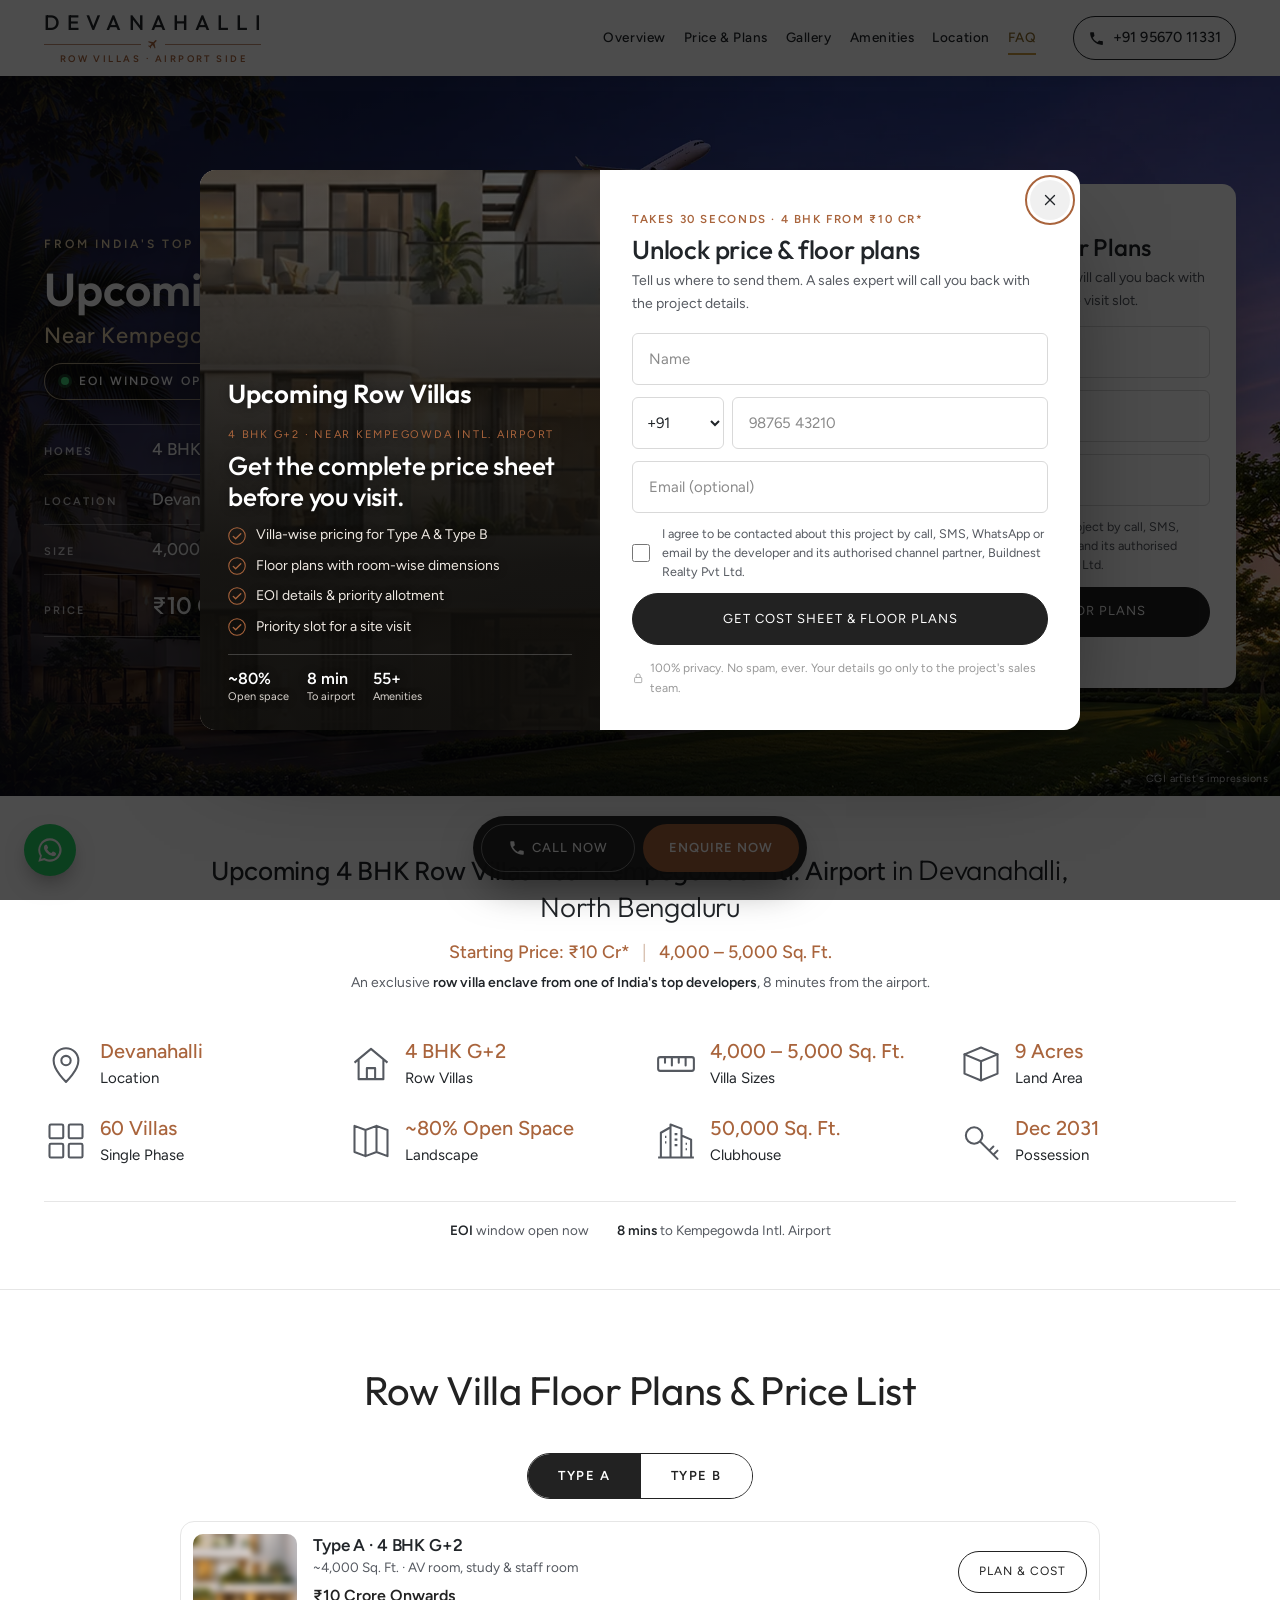
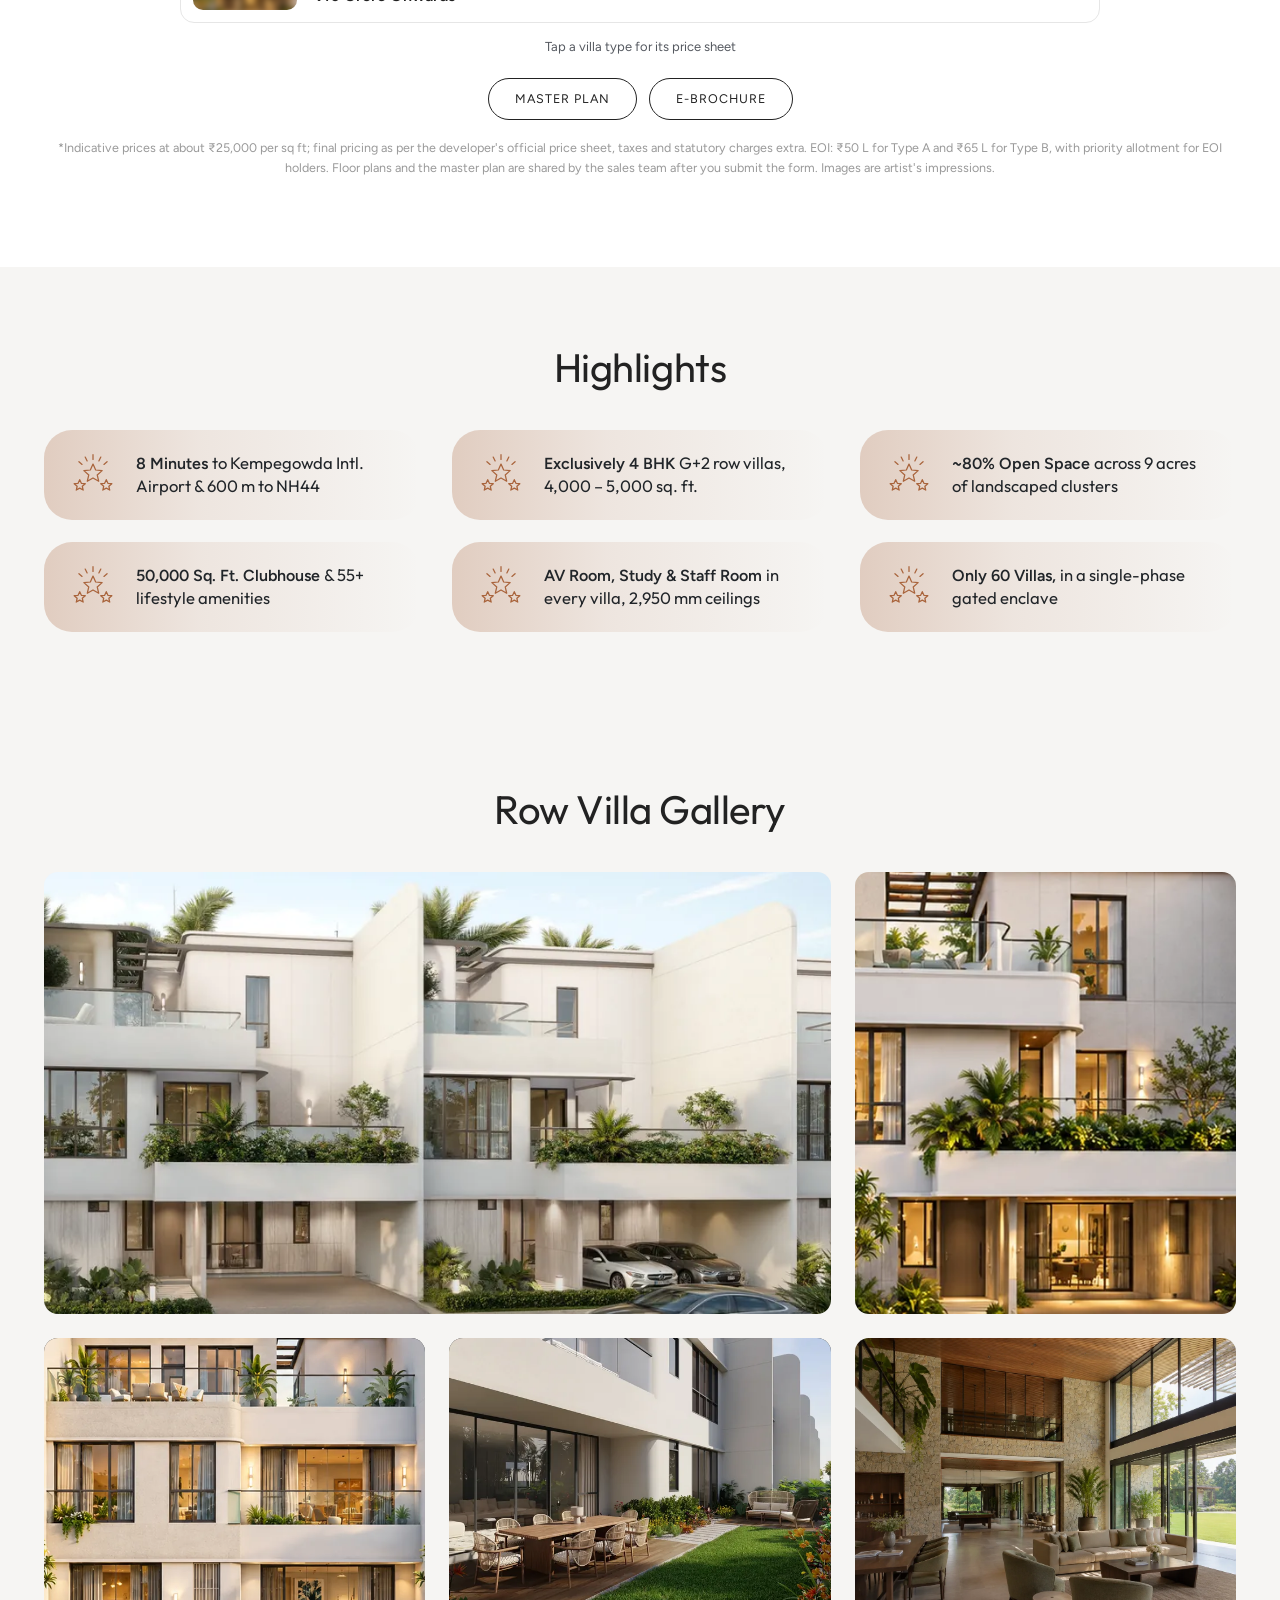
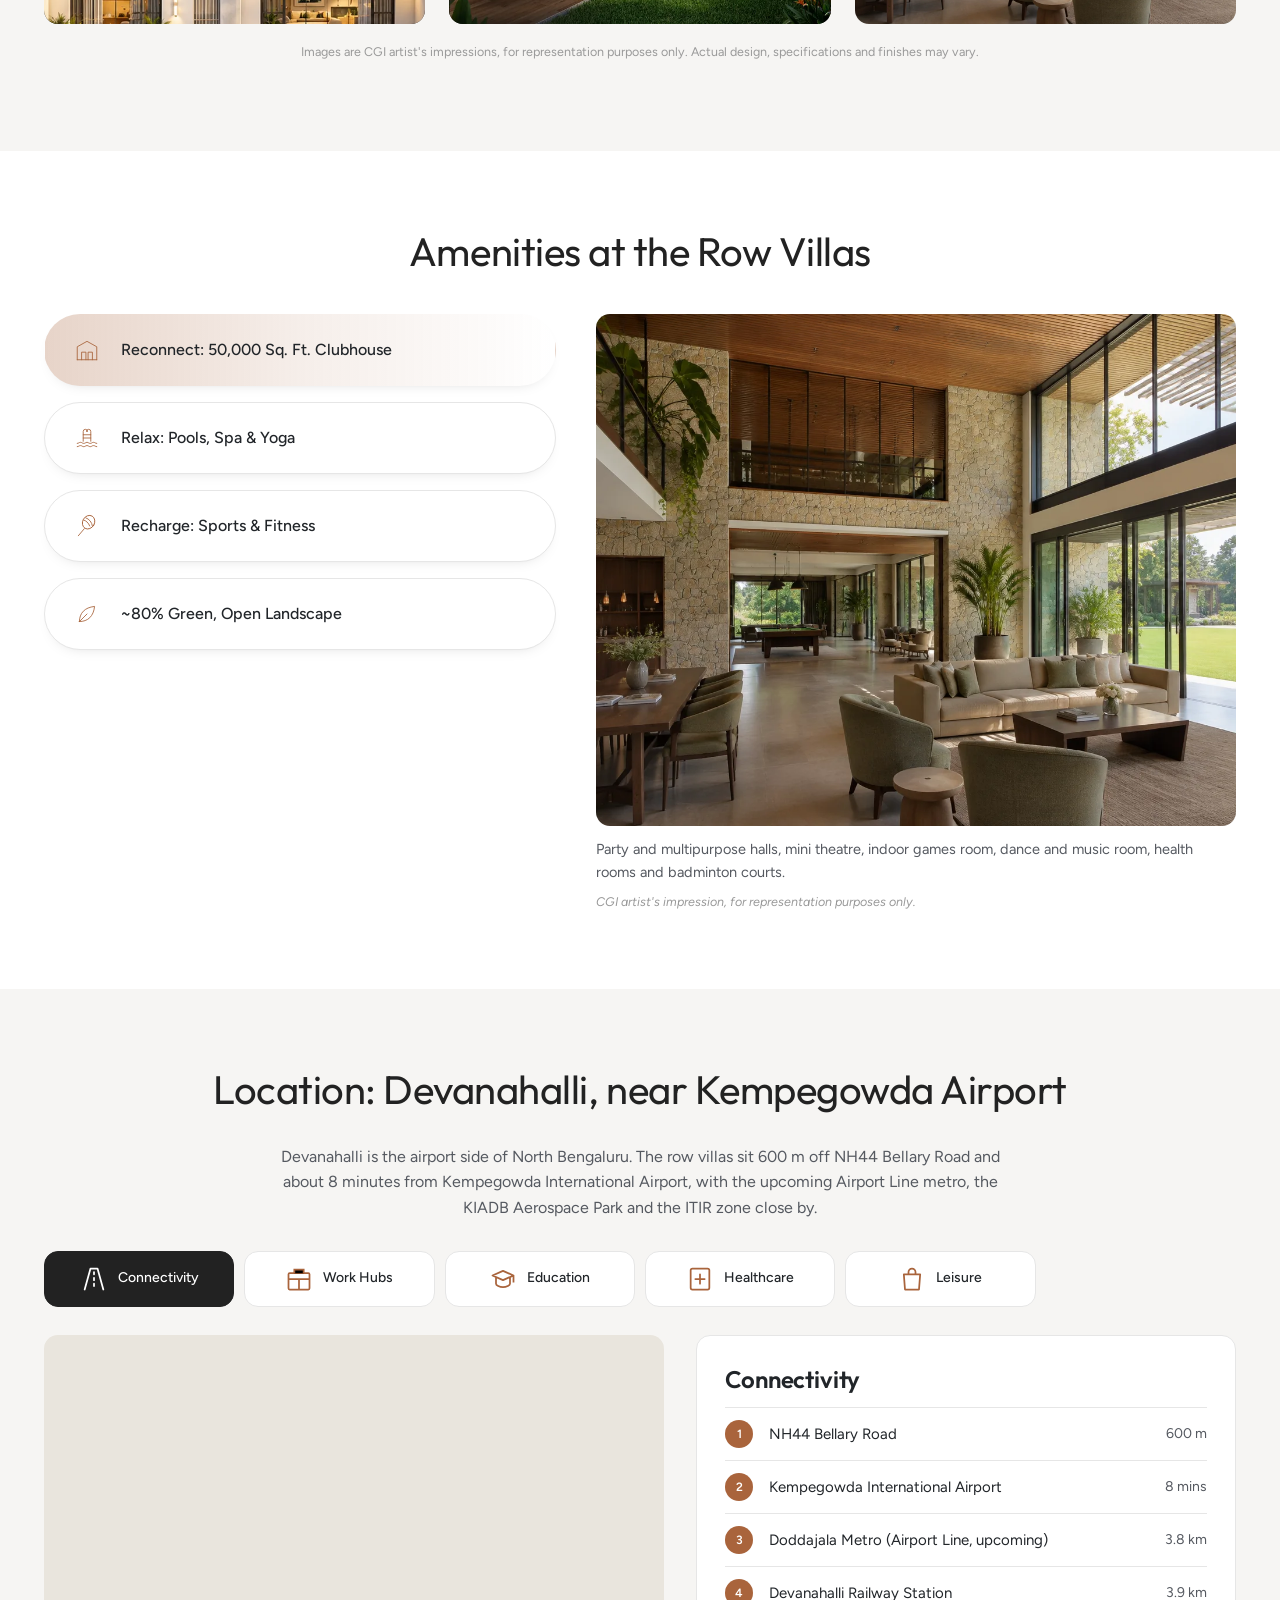
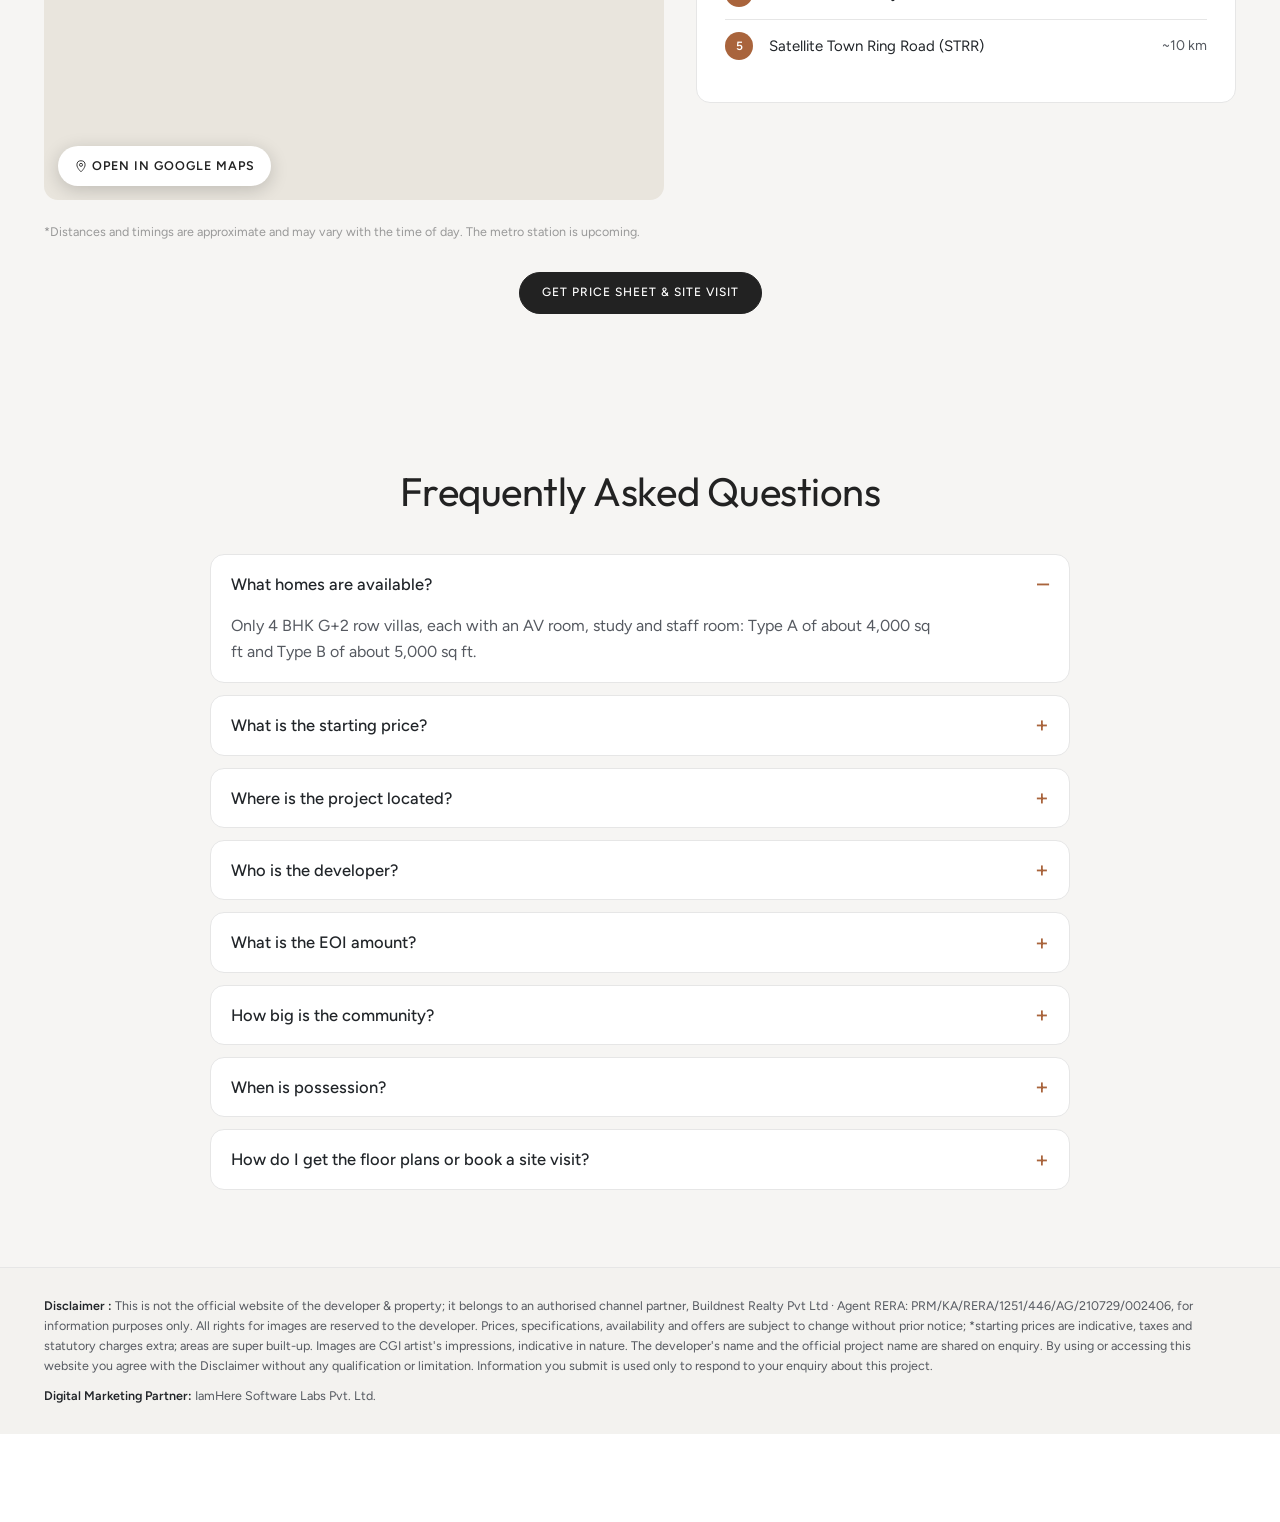
==== index.html @ c6ff979f "Add upcoming 4 BHK row villas landing page (near Kempegowda Airport) Single-page lead-gen site with " ====
<!DOCTYPE html>
<html lang="en-IN">
<head>
<meta charset="utf-8">
<meta name="viewport" content="width=device-width, initial-scale=1">
<title>Upcoming 4 BHK Row Villas near Kempegowda Airport | From ₹10 Cr* | India's Top Developer</title>
<meta name="description" content="Upcoming 4 BHK G+2 row villas near Kempegowda International Airport, Devanahalli, from India's top developer. 4,000 – 5,000 sq ft, from ₹10 Cr*. ~80% open space, 50,000 sq ft clubhouse. EOI open.">
<meta name="theme-color" content="#222222">
<link rel="icon" type="image/png" sizes="32x32" href="assets/img/favicon-32x32.png">
<link rel="apple-touch-icon" sizes="180x180" href="assets/img/apple-touch-icon.png">
<meta property="og:type" content="website">
<meta property="og:title" content="Upcoming 4 BHK Row Villas near Kempegowda Intl. Airport">
<meta property="og:description" content="Upcoming 4 BHK G+2 row villas near Kempegowda International Airport, Devanahalli, from India's top developer. 4,000 – 5,000 sq ft, from ₹10 Cr*. ~80% open space, 50,000 sq ft clubhouse. EOI open.">
<meta property="og:image" content="assets/img/hero-row.webp">
<meta name="twitter:card" content="summary_large_image">
<meta name="twitter:title" content="Upcoming 4 BHK Row Villas near Kempegowda Intl. Airport">
<meta name="twitter:description" content="Upcoming 4 BHK G+2 row villas near Kempegowda International Airport, Devanahalli, from India's top developer. 4,000 – 5,000 sq ft, from ₹10 Cr*. ~80% open space, 50,000 sq ft clubhouse. EOI open.">

<link rel="preconnect" href="https://fonts.googleapis.com">
<link rel="preconnect" href="https://fonts.gstatic.com" crossorigin>
<link href="https://fonts.googleapis.com/css2?family=Outfit:wght@300;400;500;600&family=Figtree:wght@400;500;600&display=swap" rel="stylesheet">
<link rel="preload" as="image" href="assets/img/hero-row.webp" imagesrcset="assets/img/hero-row-900.webp 900w, assets/img/hero-row.webp 1920w" imagesizes="100vw" fetchpriority="high">
<link rel="stylesheet" href="assets/css/styles.css?v=3">
<link rel="stylesheet" href="assets/css/rowvillas.css?v=7">

<script src="assets/js/config.js?v=3"></script>
<script>
  window.dataLayer = window.dataLayer || [];
  (function (id) {
    if (!id) return;
    (function(w,d,s,l,i){w[l]=w[l]||[];w[l].push({'gtm.start':new Date().getTime(),event:'gtm.js'});var f=d.getElementsByTagName(s)[0],j=d.createElement(s),dl=l!='dataLayer'?'&l='+l:'';j.async=true;j.src='https://www.googletagmanager.com/gtm.js?id='+i+dl;f.parentNode.insertBefore(j,f);})(window,document,'script','dataLayer',id);
  })(window.MZ_CONFIG && window.MZ_CONFIG.gtmId);
</script>

<script type="application/ld+json">
{"@context":"https://schema.org","@type":"Residence","name":"Upcoming 4 BHK Row Villas near Kempegowda International Airport","description":"4 BHK G+2 row villas from one of India's top developers in Devanahalli, North Bengaluru.","address":{"@type":"PostalAddress","addressLocality":"Devanahalli","addressRegion":"Karnataka","addressCountry":"IN"}}
</script>
<script type="application/ld+json">
{"@context": "https://schema.org", "@type": "FAQPage", "mainEntity": [{"@type": "Question", "name": "What homes are available?", "acceptedAnswer": {"@type": "Answer", "text": "Only 4 BHK G+2 row villas, each with an AV room, study and staff room: Type A of about 4,000 sq ft and Type B of about 5,000 sq ft."}}, {"@type": "Question", "name": "What is the starting price?", "acceptedAnswer": {"@type": "Answer", "text": "Type A starts at ₹10 Cr* and Type B goes up to ₹12.5 Cr*, indicatively about ₹25,000 per sq ft. Taxes and statutory charges are extra; ask for the price sheet for the exact cost."}}, {"@type": "Question", "name": "Where is the project located?", "acceptedAnswer": {"@type": "Answer", "text": "In Devanahalli, on the airport side of North Bengaluru, about 600 m off NH44 Bellary Road and 8 minutes from Kempegowda International Airport."}}, {"@type": "Question", "name": "Who is the developer?", "acceptedAnswer": {"@type": "Answer", "text": "The project comes from one of India's top real estate developers. The developer's name and the official project name are shared by our sales team when you enquire."}}, {"@type": "Question", "name": "What is the EOI amount?", "acceptedAnswer": {"@type": "Answer", "text": "₹50 L for Type A and ₹65 L for Type B. EOI holders get priority allotment when the project launches."}}, {"@type": "Question", "name": "How big is the community?", "acceptedAnswer": {"@type": "Answer", "text": "Only 60 row villas on 9 acres in a single phase, with about 80% open space and a 50,000 sq ft clubhouse with 55+ amenities."}}, {"@type": "Question", "name": "When is possession?", "acceptedAnswer": {"@type": "Answer", "text": "Possession is expected in December 2031."}}, {"@type": "Question", "name": "How do I get the floor plans or book a site visit?", "acceptedAnswer": {"@type": "Answer", "text": "Submit the form on this page. The sales team will call you back, share the floor plans and price sheet, and fix a site visit slot that suits you."}}]}
</script>
</head>
<body>
<svg class="sprite" width="0" height="0" aria-hidden="true" focusable="false">
  <symbol id="i-pin" viewBox="0 0 24 24"><path d="M12 22s7-6.4 7-12a7 7 0 1 0-14 0c0 5.6 7 12 7 12z" fill="none" stroke="currentColor" stroke-width="1.5"/><circle cx="12" cy="10" r="2.6" fill="none" stroke="currentColor" stroke-width="1.5"/></symbol>
  <symbol id="i-phone" viewBox="0 0 24 24"><path fill="currentColor" d="M6.6 10.8a15.1 15.1 0 0 0 6.6 6.6l2.2-2.2c.3-.3.7-.4 1-.2 1.1.4 2.3.6 3.6.6.6 0 1 .4 1 1V20c0 .6-.4 1-1 1A17 17 0 0 1 3 4c0-.6.4-1 1-1h3.5c.6 0 1 .4 1 1 0 1.3.2 2.5.6 3.6.1.3 0 .7-.2 1z"/></symbol>
  <symbol id="i-wa" viewBox="0 0 24 24"><path fill="currentColor" d="M12 2a10 10 0 0 0-8.6 15.1L2 22l5-1.3A10 10 0 1 0 12 2zm0 18.2c-1.6 0-3.1-.4-4.4-1.2l-.3-.2-3 .8.8-2.9-.2-.3A8.2 8.2 0 1 1 12 20.2zm4.5-6.1c-.2-.1-1.5-.7-1.7-.8-.2-.1-.4-.1-.6.1l-.8 1c-.1.2-.3.2-.5.1a6.7 6.7 0 0 1-3.3-2.9c-.3-.4.2-.4.7-1.4.1-.2 0-.3 0-.5l-.8-1.8c-.2-.5-.4-.4-.6-.4h-.5c-.2 0-.5.1-.7.3-.2.3-.9.9-.9 2.2s.9 2.5 1 2.7c.1.2 1.8 2.8 4.4 3.9 1.6.7 2.3.8 3.1.6.5-.1 1.5-.6 1.7-1.2.2-.6.2-1.1.2-1.2-.1-.1-.3-.2-.5-.3z"/></symbol>
  <symbol id="i-lock" viewBox="0 0 24 24"><rect x="5" y="10" width="14" height="10" rx="1.5" fill="none" stroke="currentColor" stroke-width="1.5"/><path d="M8 10V7a4 4 0 0 1 8 0v3" fill="none" stroke="currentColor" stroke-width="1.5"/></symbol>
  <symbol id="i-check" viewBox="0 0 24 24"><circle cx="12" cy="12" r="11" fill="none" stroke="currentColor" stroke-width="1.4"/><path d="M7 12.5l3.2 3.2L17 9" fill="none" stroke="currentColor" stroke-width="1.8" stroke-linecap="round" stroke-linejoin="round"/></symbol>
  <symbol id="i-close" viewBox="0 0 24 24"><path d="M6 6l12 12M18 6L6 18" stroke="currentColor" stroke-width="1.8" stroke-linecap="round"/></symbol>
  <symbol id="i-school" viewBox="0 0 24 24"><path d="M3 9l9-4 9 4-9 4z M6 11v5c0 1.5 3 3 6 3s6-1.5 6-3v-5M21 9v6" fill="none" stroke="currentColor" stroke-width="1.5" stroke-linejoin="round"/></symbol>
  <symbol id="i-hospital" viewBox="0 0 24 24"><rect x="4" y="3" width="16" height="18" rx="1.5" fill="none" stroke="currentColor" stroke-width="1.5"/><path d="M12 8v8M8 12h8" stroke="currentColor" stroke-width="1.5" stroke-linecap="round"/></symbol>
  <symbol id="i-office" viewBox="0 0 24 24"><rect x="3" y="7" width="18" height="14" rx="1" fill="none" stroke="currentColor" stroke-width="1.5"/><path d="M8 7V4h8v3M3 12h18M12 12v9" stroke="currentColor" stroke-width="1.5"/></symbol>
  <symbol id="i-leisure" viewBox="0 0 24 24"><path d="M4 20c0-6 3.6-10 8-10s8 4 8 10M12 10V4M9 4h6" fill="none" stroke="currentColor" stroke-width="1.5" stroke-linecap="round" stroke-linejoin="round"/><path d="M4 20h16" stroke="currentColor" stroke-width="1.5" stroke-linecap="round"/></symbol>
  <symbol id="i-bag" viewBox="0 0 24 24"><path d="M5 8h14l-1 13H6z M9 8V6a3 3 0 0 1 6 0v2" fill="none" stroke="currentColor" stroke-width="1.5" stroke-linejoin="round"/></symbol>
  <symbol id="i-road" viewBox="0 0 24 24"><path d="M4 21L9 3h6l5 18M12 6v2M12 11v2M12 16v2" fill="none" stroke="currentColor" stroke-width="1.5" stroke-linecap="round" stroke-linejoin="round"/></symbol>
  <symbol id="i-stars" viewBox="0 0 64 64"><g fill="none" stroke="currentColor" stroke-width="1.6" stroke-linejoin="round" stroke-linecap="round"><path d="M32 18l3.4 7.6 8.3.8-6.3 5.5 1.9 8.1L32 35.8 24.7 40l1.9-8.1-6.3-5.5 8.3-.8z"/><path d="M15 38l2.1 4.6 5 .5-3.8 3.3 1.1 4.9L15 48.8l-4.4 2.5 1.1-4.9-3.8-3.3 5-.5zM49 38l2.1 4.6 5 .5-3.8 3.3 1.1 4.9L49 48.8l-4.4 2.5 1.1-4.9-3.8-3.3 5-.5z"/><path d="M32 6v6M22 9l2.5 5M42 9l-2.5 5M14 15l4 3.5M50 15l-4 3.5"/></g></symbol>
  <!-- key fact icons -->
  <symbol id="f-pin" viewBox="0 0 32 32"><g fill="none" stroke="currentColor" stroke-width="1.5" stroke-linejoin="round"><path d="M16 29s9-8.2 9-15.5a9 9 0 0 0-18 0C7 20.8 16 29 16 29z"/><circle cx="16" cy="13.5" r="3.4"/></g></symbol>
  <symbol id="f-area" viewBox="0 0 32 32"><g fill="none" stroke="currentColor" stroke-width="1.5" stroke-linecap="round" stroke-linejoin="round"><path d="M4 9l12-5 12 5-12 5z"/><path d="M4 9v14l12 5 12-5V9M16 14v14"/></g></symbol>
  <symbol id="f-units" viewBox="0 0 32 32"><g fill="none" stroke="currentColor" stroke-width="1.5" stroke-linejoin="round"><rect x="4" y="4" width="10" height="10" rx="1"/><rect x="18" y="4" width="10" height="10" rx="1"/><rect x="4" y="18" width="10" height="10" rx="1"/><rect x="18" y="18" width="10" height="10" rx="1"/></g></symbol>
  <symbol id="f-tower" viewBox="0 0 32 32"><g fill="none" stroke="currentColor" stroke-width="1.5" stroke-linejoin="round"><path d="M5 28V10l7-4v22M12 28V4l8 3v21M20 28V12l7 3v13M3 28h26"/><path d="M15 11h2M15 15h2M15 19h2M8 13h1M8 17h1M23 18h1M23 22h1"/></g></symbol>
  <symbol id="f-floors" viewBox="0 0 32 32"><g fill="none" stroke="currentColor" stroke-width="1.5" stroke-linejoin="round"><path d="M4 24l12 5 12-5M4 17l12 5 12-5M4 10l12-5 12 5-12 5z"/></g></symbol>
  <symbol id="f-home" viewBox="0 0 32 32"><g fill="none" stroke="currentColor" stroke-width="1.5" stroke-linejoin="round"><path d="M4 15L16 5l12 10M7 13v14h18V13"/><path d="M13 27v-8h6v8"/></g></symbol>
  <symbol id="f-crane" viewBox="0 0 32 32"><g fill="none" stroke="currentColor" stroke-width="1.5" stroke-linejoin="round" stroke-linecap="round"><path d="M9 29V5M5 29h10M9 5h19M9 9l4-4M28 5v6M26 11h4v4h-4z"/><path d="M9 13l4-4M9 17l4-4"/></g></symbol>
  <symbol id="f-key" viewBox="0 0 32 32"><g fill="none" stroke="currentColor" stroke-width="1.5" stroke-linejoin="round" stroke-linecap="round"><circle cx="11" cy="12" r="6"/><path d="M15.5 16.5L28 29M22 23l3-3M25 26l3-3"/></g></symbol>
  <symbol id="f-ruler" viewBox="0 0 32 32"><g fill="none" stroke="currentColor" stroke-width="1.5" stroke-linejoin="round" stroke-linecap="round"><rect x="3" y="11" width="26" height="10" rx="1.5"/><path d="M8 11v4M13 11v6M18 11v4M23 11v6"/></g></symbol>
  <symbol id="f-cal" viewBox="0 0 32 32"><g fill="none" stroke="currentColor" stroke-width="1.5" stroke-linejoin="round"><rect x="4" y="7" width="24" height="21" rx="2"/><path d="M4 13h24M10 4v6M22 4v6"/></g></symbol>
  <symbol id="f-doc" viewBox="0 0 32 32"><g fill="none" stroke="currentColor" stroke-width="1.5" stroke-linejoin="round"><path d="M8 3h11l7 7v19H8z M19 3v7h7"/><path d="M12 16h10M12 21h10"/></g></symbol>
  <symbol id="f-plan" viewBox="0 0 32 32"><g fill="none" stroke="currentColor" stroke-width="1.5" stroke-linejoin="round" stroke-linecap="round"><path d="M4 5l8 3 8-3 8 3v19l-8-3-8 3-8-3z M12 8v19M20 5v19"/></g></symbol>
  <!-- amenity icons -->
  <symbol id="a-pool" viewBox="0 0 48 48"><g fill="none" stroke="currentColor" stroke-width="1.6" stroke-linecap="round"><path d="M17 30V12a4 4 0 0 1 8 0M31 30V12a4 4 0 0 0-8 0M17 18h14M17 24h14"/><path d="M6 34c3 0 3-2 6-2s3 2 6 2 3-2 6-2 3 2 6 2 3-2 6-2 3 2 6 2M6 40c3 0 3-2 6-2s3 2 6 2 3-2 6-2 3 2 6 2 3-2 6-2 3 2 6 2"/></g></symbol>
  <symbol id="a-sport" viewBox="0 0 48 48"><g fill="none" stroke="currentColor" stroke-width="1.6" stroke-linecap="round"><ellipse cx="27" cy="17" rx="11" ry="13" transform="rotate(30 27 17)"/><path d="M19 29L8 42M22 9c6 2 11 8 12 15M18 13c4 1 9 5 11 11"/></g></symbol>
  <symbol id="a-club" viewBox="0 0 48 48"><g fill="none" stroke="currentColor" stroke-width="1.6" stroke-linecap="round" stroke-linejoin="round"><path d="M6 42V18l18-10 18 10v24M6 42h36M14 42V28h8v14M26 42V28h8v14"/></g></symbol>
  <symbol id="a-leaf" viewBox="0 0 48 48"><g fill="none" stroke="currentColor" stroke-width="1.6" stroke-linecap="round" stroke-linejoin="round"><path d="M10 38c0-16 10-26 28-28-2 18-12 28-28 28zm0 0l14-14"/></g></symbol>
  <symbol id="a-kids" viewBox="0 0 48 48"><g fill="none" stroke="currentColor" stroke-width="1.6" stroke-linecap="round" stroke-linejoin="round"><path d="M8 42l6-28h20l6 28M14 14l20 28M34 14L14 42"/><path d="M4 42h40"/></g></symbol>
</svg>
<a class="skip" href="#main">Skip to content</a>

<!-- ============ HEADER ============ -->
<header class="site-header" id="top">
  <div class="wrap header-inner">
    <a class="brand brand-text" href="#top" aria-label="Devanahalli row villas, back to top"><span class="bt-1">Devanahalli</span><span class="bt-rule" aria-hidden="true"><svg viewBox="0 0 24 24" width="12" height="12"><path fill="currentColor" d="M21 16v-2l-8-5V3.5a1.5 1.5 0 0 0-3 0V9l-8 5v2l8-2.5V19l-2 1.5V22l3.5-1 3.5 1v-1.5L13 19v-5.5z"/></svg></span><span class="bt-2">Row Villas · Airport Side</span></a>
    <nav class="site-nav" id="site-nav" aria-label="Page sections">
      <a href="#intro">Overview</a>
      <a href="#pricing">Price &amp; Plans</a>
      <a href="#gallery">Gallery</a>
      <a href="#amenities">Amenities</a>
      <a href="#location">Location</a>
      <a href="#faq">FAQ</a>
    </nav>
    <button class="nav-toggle" type="button" aria-controls="site-nav" aria-expanded="false" aria-label="Open menu"><span></span><span></span><span></span></button>
    <a class="phone-pill js-phone js-needs-phone" href="#" data-cta="header_call" hidden>
      <svg aria-hidden="true" width="17" height="17"><use href="#i-phone"/></svg>
      <span>+91 <span class="js-phone-text"></span></span>
    </a>
  </div>
</header>

<main id="main">

<!-- ============ BANNER ============ -->
<section class="banner hero" id="hero" aria-label="Upcoming 4 BHK row villas near Kempegowda International Airport">
  <img class="hero-slide" src="assets/img/hero-row.webp" srcset="assets/img/hero-row-900.webp 900w, assets/img/hero-row.webp 1920w" sizes="100vw" width="1920" height="1074" alt="Row of G+2 row villas at dusk with an airliner overhead, artist's impression" fetchpriority="high">
  <p class="hero-rep">CGI artist's impressions</p>
  <div class="hero-shade" aria-hidden="true"></div>
  <div class="wrap hero-grid">
    <div class="hero-copy">
      <p class="hero-kicker">From India's Top Developer</p>
      <p class="hero-word">Upcoming 4 BHK Row Villas<span>Near Kempegowda Intl. Airport</span></p>
      <p class="hero-eoi"><i aria-hidden="true"></i>EOI Window Open</p>
      <dl class="ho-rows"><div><dt>Homes</dt><dd>4 BHK G+2 luxury row villas</dd></div><div><dt>Location</dt><dd>Devanahalli, 8 mins from the airport</dd></div><div><dt>Size</dt><dd>4,000 – 5,000 sq. ft.</dd></div><div class="ho-rows-price"><dt>Price</dt><dd>₹10 Cr* onwards</dd></div></dl>
    </div>
    <div class="hero-form">
      <p class="hf-tag">Takes 30 seconds</p>
      <p class="form-title">Get Price Sheet &amp; Floor Plans</p>
      <p class="form-lede">Share your details and a sales expert will call you back with villa-wise pricing, EOI details and a site visit slot.</p>
      <div class="js-form-slot" data-form-id="hero" data-submit-label="Get Price Sheet &amp; Floor Plans"></div>
      <p class="assure"><svg aria-hidden="true" width="13" height="13"><use href="#i-lock"/></svg> 100% privacy · No spam calls</p>
    </div>
  </div>
</section>

<!-- ============ INTRO + KEY FACTS ============ -->
<section class="intro-band" id="intro" aria-labelledby="hero-title">
  <div class="wrap">
    <div class="intro-top intro-top-nologo">
      <div class="intro-text">
        <h1 id="hero-title">Upcoming 4 BHK Row Villas near Kempegowda Intl. Airport <em>in Devanahalli, North Bengaluru</em></h1>
        <p class="intro-price">Starting Price: ₹10 Cr* <i aria-hidden="true">|</i> 4,000 – 5,000 Sq. Ft.</p>
        <p class="intro-aka">An exclusive <strong>row villa enclave from one of India's top developers</strong>, 8 minutes from the airport.</p>
      </div>
    </div>
    <ul class="kf-grid">
      <li><svg aria-hidden="true" width="44" height="44"><use href="#f-pin"/></svg><div><strong>Devanahalli</strong><span>Location</span></div></li>
      <li><svg aria-hidden="true" width="44" height="44"><use href="#f-home"/></svg><div><strong>4 BHK G+2</strong><span>Row Villas</span></div></li>
      <li><svg aria-hidden="true" width="44" height="44"><use href="#f-ruler"/></svg><div><strong>4,000 – 5,000 Sq. Ft.</strong><span>Villa Sizes</span></div></li>
      <li><svg aria-hidden="true" width="44" height="44"><use href="#f-area"/></svg><div><strong>9 Acres</strong><span>Land Area</span></div></li>
      <li><svg aria-hidden="true" width="44" height="44"><use href="#f-units"/></svg><div><strong>60 Villas</strong><span>Single Phase</span></div></li>
      <li><svg aria-hidden="true" width="44" height="44"><use href="#f-plan"/></svg><div><strong>~80% Open Space</strong><span>Landscape</span></div></li>
      <li><svg aria-hidden="true" width="44" height="44"><use href="#f-tower"/></svg><div><strong>50,000 Sq. Ft.</strong><span>Clubhouse</span></div></li>
      <li><svg aria-hidden="true" width="44" height="44"><use href="#f-key"/></svg><div><strong>Dec 2031</strong><span>Possession</span></div></li>
    </ul>
    <p class="ss-trust"><span><strong>EOI</strong> window open now</span><span><strong>8 mins</strong> to Kempegowda Intl. Airport</span></p>
  </div>
</section>

<!-- ============ FLOOR PLANS & PRICE LIST ============ -->
<section class="section pricing" id="pricing" aria-labelledby="pricing-title">
  <div class="wrap">
    <h2 id="pricing-title" class="display center">Row Villa Floor Plans &amp; Price List</h2>
    <div class="seg" role="tablist" aria-label="Villa type">
      <button class="seg-tab is-active" type="button" role="tab" aria-selected="true" aria-controls="cfg-a" id="tab-a" data-cta="pricing_tab_a">Type A</button>
      <button class="seg-tab" type="button" role="tab" aria-selected="false" aria-controls="cfg-b" id="tab-b" data-cta="pricing_tab_b">Type B</button>
    </div>
    <div class="cr-list" id="cfg-a" role="tabpanel" aria-labelledby="tab-a">
        <div class="cr">
          <button class="cr-img js-open-enquiry" type="button" data-cta="pricing_a_img" data-intent="floor_plan" data-config="Type A Row Villa (4,000 Sq. Ft.)" aria-label="Get the Type A floor plan"><img src="assets/img/elev-type-a-900.webp" width="900" height="506" loading="lazy" decoding="async" alt=""></button>
          <div class="cr-txt"><h3>Type A · 4 BHK G+2</h3><p>~4,000 Sq. Ft. · AV room, study &amp; staff room</p><p class="cr-price amt">₹10 Crore Onwards</p></div>
          <button class="btn-outline js-open-enquiry" type="button" data-cta="pricing_a" data-intent="floor_plan" data-config="Type A Row Villa (4,000 Sq. Ft.)">Plan &amp; Cost</button>
        </div>
    </div>
    <div class="cr-list" id="cfg-b" role="tabpanel" aria-labelledby="tab-b" hidden>
        <div class="cr">
          <button class="cr-img js-open-enquiry" type="button" data-cta="pricing_b_img" data-intent="floor_plan" data-config="Type B Row Villa (5,000 Sq. Ft.)" aria-label="Get the Type B floor plan"><img src="assets/img/elev-type-b-900.webp" width="900" height="506" loading="lazy" decoding="async" alt=""></button>
          <div class="cr-txt"><h3>Type B · 4 BHK G+2</h3><p>~5,000 Sq. Ft. · AV room, study &amp; staff room</p><p class="cr-price amt">Up to ₹12.5 Crore</p></div>
          <button class="btn-outline js-open-enquiry" type="button" data-cta="pricing_b" data-intent="floor_plan" data-config="Type B Row Villa (5,000 Sq. Ft.)">Plan &amp; Cost</button>
        </div>
    </div>
    <p class="cr-hint">Tap a villa type for its price sheet</p>
    <div class="cr-links">
      <button class="btn-outline js-open-enquiry" type="button" data-cta="pricing_master" data-intent="price">Master Plan</button>
      <button class="btn-outline js-open-enquiry" type="button" data-cta="pricing_brochure" data-intent="brochure">E-Brochure</button>
    </div>
    <p class="fineprint center">*Indicative prices at about ₹25,000 per sq ft; final pricing as per the developer's official price sheet, taxes and statutory charges extra. EOI: ₹50 L for Type A and ₹65 L for Type B, with priority allotment for EOI holders. Floor plans and the master plan are shared by the sales team after you submit the form. Images are artist's impressions.</p>
  </div>
</section>

<!-- ============ HIGHLIGHTS ============ -->
<section class="section highlights" id="highlights" aria-labelledby="hl-title">
  <div class="wrap">
    <h2 id="hl-title" class="display center">Highlights</h2>
    <ul class="hl-grid">
      <li><svg aria-hidden="true" width="58" height="58"><use href="#i-stars"/></svg><p><strong>8 Minutes</strong> <em>to Kempegowda Intl. Airport &amp; 600 m to NH44</em></p></li>
      <li><svg aria-hidden="true" width="58" height="58"><use href="#i-stars"/></svg><p><strong>Exclusively 4 BHK</strong> <em>G+2 row villas, 4,000 – 5,000 sq. ft.</em></p></li>
      <li><svg aria-hidden="true" width="58" height="58"><use href="#i-stars"/></svg><p><strong>~80% Open Space</strong> <em>across 9 acres of landscaped clusters</em></p></li>
      <li><svg aria-hidden="true" width="58" height="58"><use href="#i-stars"/></svg><p><strong>50,000 Sq. Ft. Clubhouse</strong> <em>&amp; 55+ lifestyle amenities</em></p></li>
      <li><svg aria-hidden="true" width="58" height="58"><use href="#i-stars"/></svg><p><strong>AV Room, Study &amp; Staff Room</strong> <em>in every villa, 2,950 mm ceilings</em></p></li>
      <li><svg aria-hidden="true" width="58" height="58"><use href="#i-stars"/></svg><p><strong>Only 60 Villas,</strong> <em>in a single-phase gated enclave</em></p></li>
    </ul>
  </div>
</section>

<!-- ============ GALLERY ============ -->
<section class="section gallery-sec" id="gallery" aria-labelledby="gallery-title">
  <div class="wrap">
    <h2 id="gallery-title" class="display center">Row Villa Gallery</h2>
    <div class="g-grid">
      <button class="js-lightbox" type="button" data-full="assets/img/hero-2.webp" data-caption="Row villa facades · CGI artist's impression"><img src="assets/img/hero-2-900.webp" width="900" height="506" loading="lazy" decoding="async" alt="Row villa facades with terrace gardens, artist's impression"></button>
      <button class="js-lightbox" type="button" data-full="assets/img/elev-type-a.webp" data-caption="Type A elevation · CGI artist's impression"><img src="assets/img/elev-type-a-900.webp" width="900" height="506" loading="lazy" decoding="async" alt="Type A row villa elevation, artist's impression"></button>
      <button class="js-lightbox" type="button" data-full="assets/img/elev-type-b.webp" data-caption="Type B elevation · CGI artist's impression"><img src="assets/img/elev-type-b-900.webp" width="900" height="506" loading="lazy" decoding="async" alt="Type B row villa elevation, artist's impression"></button>
      <button class="js-lightbox" type="button" data-full="assets/img/hero-3.webp" data-caption="Private garden deck · CGI artist's impression"><img src="assets/img/hero-3-900.webp" width="900" height="506" loading="lazy" decoding="async" alt="Private garden deck, artist's impression"></button>
      <button class="js-lightbox" type="button" data-full="assets/img/amenity-club.webp" data-caption="Clubhouse · CGI artist's impression"><img src="assets/img/amenity-club.webp" width="1168" height="880" loading="lazy" decoding="async" alt="Clubhouse lounge, artist's impression"></button>
    </div>
    <p class="fineprint center">Images are CGI artist's impressions, for representation purposes only. Actual design, specifications and finishes may vary.</p>
  </div>
</section>



<!-- ============ AMENITIES ============ -->
<section class="section amenities" id="amenities" aria-labelledby="amenities-title">
  <div class="wrap">
    <h2 id="amenities-title" class="display center">Amenities at the Row Villas</h2>
    <div class="am-split">
      <ul class="am-tabs" role="tablist" aria-label="Amenity groups">
        <li><button class="am-tab is-active" type="button" role="tab" aria-selected="true" data-target="am-club"><span class="am-ic"><svg aria-hidden="true" width="26" height="26"><use href="#a-club"/></svg></span>Reconnect: 50,000 Sq. Ft. Clubhouse</button></li>
        <li><button class="am-tab" type="button" role="tab" aria-selected="false" data-target="am-relax"><span class="am-ic"><svg aria-hidden="true" width="26" height="26"><use href="#a-pool"/></svg></span>Relax: Pools, Spa &amp; Yoga</button></li>
        <li><button class="am-tab" type="button" role="tab" aria-selected="false" data-target="am-sport"><span class="am-ic"><svg aria-hidden="true" width="26" height="26"><use href="#a-sport"/></svg></span>Recharge: Sports &amp; Fitness</button></li>
        <li><button class="am-tab" type="button" role="tab" aria-selected="false" data-target="am-green"><span class="am-ic"><svg aria-hidden="true" width="26" height="26"><use href="#a-leaf"/></svg></span>~80% Green, Open Landscape</button></li>
      </ul>
      <div class="am-panels">
        <figure class="am-panel is-active" id="am-club" role="tabpanel"><img src="assets/img/amenity-club.webp" width="1168" height="880" loading="lazy" decoding="async" alt="Clubhouse lounge, artist's impression"><figcaption>Party and multipurpose halls, mini theatre, indoor games room, dance and music room, health rooms and badminton courts. <span class="am-rep">CGI artist's impression, for representation purposes only.</span></figcaption></figure>
        <figure class="am-panel" id="am-relax" role="tabpanel" hidden><img src="assets/img/amenity-pool.webp" width="1168" height="880" loading="lazy" decoding="async" alt="Swimming pool, artist's impression"><figcaption>Temperature-controlled infinity pool, indoor pool, kids' pool, spa and sauna, and a yoga pavilion. <span class="am-rep">CGI artist's impression, for representation purposes only.</span></figcaption></figure>
        <figure class="am-panel" id="am-sport" role="tabpanel" hidden><img src="assets/img/amenity-sport.webp" width="1168" height="880" loading="lazy" decoding="async" alt="Tennis court and jogging track, artist's impression"><figcaption>Gymnasium, tennis court, badminton, billiards and indoor games, jogging track and a kids' activity zone. <span class="am-rep">CGI artist's impression, for representation purposes only.</span></figcaption></figure>
        <figure class="am-panel" id="am-green" role="tabpanel" hidden><img src="assets/img/amenity-green.webp" width="1168" height="880" loading="lazy" decoding="async" alt="Central landscaped garden, artist's impression"><figcaption>~80% open space, butterfly garden, pet park, senior citizens' corner, no-vehicle zone with walking and cycling tracks, rainwater harvesting, STP, solar lamps and 24/7 CCTV. <span class="am-rep">CGI artist's impression, for representation purposes only.</span></figcaption></figure>
      </div>
    </div>
  </div>
</section>

<!-- ============ LOCATION ============ -->
<section class="section location" id="location" aria-labelledby="loc-title">
  <div class="wrap">
    <h2 id="loc-title" class="display center">Location: Devanahalli, near Kempegowda Airport</h2>
    <p class="loc-intro">Devanahalli is the airport side of North Bengaluru. The row villas sit 600 m off NH44 Bellary Road and about 8 minutes from Kempegowda International Airport, with the upcoming Airport Line metro, the KIADB Aerospace Park and the ITIR zone close by.</p>
    <ul class="loc-tabs" role="tablist" aria-label="Landmark categories"><li><button class="loc-tab is-active" type="button" role="tab" aria-selected="true" data-target="loc-conn"><svg aria-hidden="true" width="28" height="28"><use href="#i-road"/></svg><span>Connectivity</span></button></li><li><button class="loc-tab" type="button" role="tab" aria-selected="false" data-target="loc-it"><svg aria-hidden="true" width="28" height="28"><use href="#i-office"/></svg><span>Work Hubs</span></button></li><li><button class="loc-tab" type="button" role="tab" aria-selected="false" data-target="loc-edu"><svg aria-hidden="true" width="28" height="28"><use href="#i-school"/></svg><span>Education</span></button></li><li><button class="loc-tab" type="button" role="tab" aria-selected="false" data-target="loc-health"><svg aria-hidden="true" width="28" height="28"><use href="#i-hospital"/></svg><span>Healthcare</span></button></li><li><button class="loc-tab" type="button" role="tab" aria-selected="false" data-target="loc-shop"><svg aria-hidden="true" width="28" height="28"><use href="#i-bag"/></svg><span>Leisure</span></button></li></ul>
    <div class="loc-split">
      <figure class="loc-map loc-gmap">
        <iframe title="Project location on Google Maps" src="https://maps.google.com/maps?q=13.203417,77.671094&amp;z=13&amp;output=embed" loading="lazy" referrerpolicy="no-referrer-when-downgrade" allowfullscreen></iframe>
        <a class="loc-gmap-link" href="https://www.google.com/maps/search/?api=1&amp;query=13.203417,77.671094" target="_blank" rel="noopener" data-cta="loc_directions"><svg aria-hidden="true" width="14" height="14"><use href="#i-pin"/></svg>&nbsp;Open in Google Maps</a>
      </figure>
      <div class="loc-panels"><div class="loc-panel is-active" id="loc-conn" role="tabpanel"><h3>Connectivity</h3><ul class="loc-items"><li><span class="loc-no">1</span><span class="loc-name">NH44 Bellary Road</span><span class="loc-time">600 m</span></li><li><span class="loc-no">2</span><span class="loc-name">Kempegowda International Airport</span><span class="loc-time">8 mins</span></li><li><span class="loc-no">3</span><span class="loc-name">Doddajala Metro (Airport Line, upcoming)</span><span class="loc-time">3.8 km</span></li><li><span class="loc-no">4</span><span class="loc-name">Devanahalli Railway Station</span><span class="loc-time">3.9 km</span></li><li><span class="loc-no">5</span><span class="loc-name">Satellite Town Ring Road (STRR)</span><span class="loc-time">~10 km</span></li></ul></div><div class="loc-panel" id="loc-it" role="tabpanel" hidden><h3>Work Hubs</h3><ul class="loc-items"><li><span class="loc-no">1</span><span class="loc-name">KIADB Aerospace &amp; Hardware Park</span><span class="loc-time">Nearby</span></li><li><span class="loc-no">2</span><span class="loc-name">ITIR Zone</span><span class="loc-time">Nearby</span></li><li><span class="loc-no">3</span><span class="loc-name">Airport City &amp; Business Parks</span><span class="loc-time">Nearby</span></li><li><span class="loc-no">4</span><span class="loc-name">Manyata Tech Park</span><span class="loc-time">Via NH44</span></li></ul></div><div class="loc-panel" id="loc-edu" role="tabpanel" hidden><h3>Education</h3><ul class="loc-items"><li><span class="loc-no">1</span><span class="loc-name">Stonehill International School</span><span class="loc-time">~15 mins</span></li><li><span class="loc-no">2</span><span class="loc-name">Canadian International School</span><span class="loc-time">~15 mins</span></li><li><span class="loc-no">3</span><span class="loc-name">Delhi Public School North</span><span class="loc-time">~15 mins</span></li></ul></div><div class="loc-panel" id="loc-health" role="tabpanel" hidden><h3>Healthcare</h3><ul class="loc-items"><li><span class="loc-no">1</span><span class="loc-name">Life Care Hospital</span><span class="loc-time">7.2 km</span></li><li><span class="loc-no">2</span><span class="loc-name">Ramaiah Leena Hospital</span><span class="loc-time">7.3 km</span></li><li><span class="loc-no">3</span><span class="loc-name">Aster CMI &amp; Manipal Hospitals</span><span class="loc-time">Via NH44</span></li></ul></div><div class="loc-panel" id="loc-shop" role="tabpanel" hidden><h3>Leisure</h3><ul class="loc-items"><li><span class="loc-no">1</span><span class="loc-name">Nandi Hills</span><span class="loc-time">~20 km</span></li><li><span class="loc-no">2</span><span class="loc-name">Padukone–Dravid Centre for Sports Excellence</span><span class="loc-time">Nearby</span></li></ul></div></div>
    </div>
    <p class="fineprint">*Distances and timings are approximate and may vary with the time of day. The metro station is upcoming.</p>
    <p class="why-cta"><button class="btn js-open-enquiry" type="button" data-cta="location_cta" data-intent="price">Get Price Sheet &amp; Site Visit</button></p>
  </div>
</section>

<!-- ============ FAQ ============ -->
<section class="section ss-faq" id="faq" aria-labelledby="faq-title">
  <div class="wrap">
    <h2 id="faq-title" class="display center">Frequently Asked Questions</h2>
    <div class="ss-faq-list">
      <details open><summary>What homes are available?</summary><p>Only 4 BHK G+2 row villas, each with an AV room, study and staff room: Type A of about 4,000 sq ft and Type B of about 5,000 sq ft.</p></details>
      <details><summary>What is the starting price?</summary><p>Type A starts at ₹10 Cr* and Type B goes up to ₹12.5 Cr*, indicatively about ₹25,000 per sq ft. Taxes and statutory charges are extra; ask for the price sheet for the exact cost.</p></details>
      <details><summary>Where is the project located?</summary><p>In Devanahalli, on the airport side of North Bengaluru, about 600 m off NH44 Bellary Road and 8 minutes from Kempegowda International Airport.</p></details>
      <details><summary>Who is the developer?</summary><p>The project comes from one of India's top real estate developers. The developer's name and the official project name are shared by our sales team when you enquire.</p></details>
      <details><summary>What is the EOI amount?</summary><p>₹50 L for Type A and ₹65 L for Type B. EOI holders get priority allotment when the project launches.</p></details>
      <details><summary>How big is the community?</summary><p>Only 60 row villas on 9 acres in a single phase, with about 80% open space and a 50,000 sq ft clubhouse with 55+ amenities.</p></details>
      <details><summary>When is possession?</summary><p>Possession is expected in December 2031.</p></details>
      <details><summary>How do I get the floor plans or book a site visit?</summary><p>Submit the form on this page. The sales team will call you back, share the floor plans and price sheet, and fix a site visit slot that suits you.</p></details>
    </div>
  </div>
</section>



</main>

<!-- ============ FOOTER ============ -->
<footer class="site-footer">
  <div class="wrap foot-grid foot-nologo">
    <div class="foot-text">
      <p class="disclaimer"><strong>Disclaimer :</strong> This is not the official website of the developer &amp; property; it belongs to an authorised channel partner, Buildnest Realty Pvt Ltd<span class="js-agent-rera"></span>, for information purposes only. All rights for images are reserved to the developer. Prices, specifications, availability and offers are subject to change without prior notice; *starting prices are indicative, taxes and statutory charges extra; areas are super built-up. Images are CGI artist's impressions, indicative in nature. The developer's name and the official project name are shared on enquiry. By using or accessing this website you agree with the Disclaimer without any qualification or limitation. Information you submit is used only to respond to your enquiry about this project.</p>
      <p class="disclaimer foot-credits"><strong>Digital Marketing Partner:</strong> IamHere Software Labs Pvt. Ltd.</p>
    </div>
  </div>
</footer>

<!-- Side tab: Enquire Now -->
<button class="side-tab js-open-enquiry" type="button" data-cta="side_tab" aria-label="Enquire now"><span>Enquire Now</span></button>

<!-- Floating WhatsApp (shown only when configured) -->
<a class="wa-float js-whatsapp" href="#" target="_blank" rel="noopener" data-cta="float_whatsapp" aria-label="Chat on WhatsApp" hidden><svg aria-hidden="true" width="28" height="28"><use href="#i-wa"/></svg></a>

<!-- Sticky action bar (all devices) -->
<nav class="action-bar" aria-label="Quick actions">
  <a class="js-phone js-needs-phone" href="#" data-cta="sticky_call" hidden><svg aria-hidden="true" width="18" height="18"><use href="#i-phone"/></svg>Call Now</a>
  <button class="js-open-enquiry ab-callback js-no-phone" type="button" data-cta="sticky_callback" data-intent="callback"><svg aria-hidden="true" width="18" height="18"><use href="#i-phone"/></svg><span class="ab-long">Request a</span>Call Back</button>
  <button class="js-open-enquiry ab-enquire" type="button" data-cta="sticky_enquire" data-intent="general">Enquire Now</button>
</nav>

<!-- Enquiry popup: offer panel + form -->
<dialog class="modal" id="enquiry-modal" aria-labelledby="modal-title">
  <button class="modal-close" type="button" aria-label="Close" data-close><svg aria-hidden="true" width="18" height="18"><use href="#i-close"/></svg></button>
  <div class="modal-grid">
    <aside class="modal-offer">
      <img class="modal-photo" src="assets/img/elev-type-b-900.webp" width="900" height="506" alt="" decoding="async">
      <div class="modal-offer-inner">
        <p class="modal-word">Upcoming Row Villas</p>
        <p class="modal-eyebrow">4 BHK G+2 · Near Kempegowda Intl. Airport</p>
        <h3>Get the complete price sheet before you visit.</h3>
        <ul class="modal-perks">
          <li><svg aria-hidden="true" width="18" height="18"><use href="#i-check"/></svg>Villa-wise pricing for Type A &amp; Type B</li>
          <li><svg aria-hidden="true" width="18" height="18"><use href="#i-check"/></svg>Floor plans with room-wise dimensions</li>
          <li><svg aria-hidden="true" width="18" height="18"><use href="#i-check"/></svg>EOI details &amp; priority allotment</li>
          <li><svg aria-hidden="true" width="18" height="18"><use href="#i-check"/></svg>Priority slot for a site visit</li>
        </ul>
        <ul class="modal-trust">
          <li><strong>~80%</strong>Open space</li>
          <li><strong>8 min</strong>To airport</li>
          <li><strong>55+</strong>Amenities</li>
        </ul>
      </div>
    </aside>
    <div class="modal-inner">
      <p class="modal-tag">Takes 30 seconds · 4 BHK from ₹10 Cr*</p>
      <h2 id="modal-title" class="form-title js-modal-title">Unlock price &amp; floor plans</h2>
      <p class="form-lede js-modal-lede">Tell us where to send them. A sales expert will call you back with the project details.</p>
      <div class="js-form-slot" data-form-id="modal"></div>
      <p class="assure"><svg aria-hidden="true" width="13" height="13"><use href="#i-lock"/></svg> 100% privacy. No spam, ever. Your details go only to the project's sales team.</p>
    </div>
  </div>
</dialog>

<!-- Image lightbox -->
<dialog class="lightbox" id="lightbox" aria-label="Image viewer">
  <button class="modal-close" type="button" aria-label="Close" data-close><svg aria-hidden="true" width="18" height="18"><use href="#i-close"/></svg></button>
  <button class="lb-nav lb-prev" type="button" aria-label="Previous image">&#8249;</button>
  <figure><img src="" alt=""><figcaption></figcaption></figure>
  <button class="lb-nav lb-next" type="button" aria-label="Next image">&#8250;</button>
</dialog>

<template id="lead-form-tpl">
  <form class="lead-form" novalidate>
    <div class="field">
      <label for="tpl-name" class="sr-only">Name</label>
      <input id="tpl-name" name="name" type="text" autocomplete="name" required minlength="2" maxlength="80" placeholder="Name">
      <p class="err" id="tpl-name-err" aria-live="polite"></p>
    </div>
    <div class="field">
      <label for="tpl-phone" class="sr-only">Mobile number</label>
      <div class="phone-row">
        <select name="cc" aria-label="Country code">
          <option value="+91" selected>+91</option>
          <option value="+971">+971</option>
          <option value="+966">+966</option>
          <option value="+974">+974</option>
          <option value="+965">+965</option>
          <option value="+968">+968</option>
          <option value="+973">+973</option>
          <option value="+1">+1</option>
          <option value="+44">+44</option>
          <option value="+65">+65</option>
          <option value="+61">+61</option>
        </select>
        <input id="tpl-phone" name="phone" type="tel" inputmode="numeric" autocomplete="tel-national" required maxlength="15" placeholder="98765 43210">
      </div>
      <p class="err" id="tpl-phone-err" aria-live="polite"></p>
    </div>
    <div class="field">
      <label for="tpl-email" class="sr-only">Email</label>
      <input id="tpl-email" name="email" type="email" inputmode="email" autocomplete="email" maxlength="120" placeholder="Email (optional)">
      <p class="err" id="tpl-email-err" aria-live="polite"></p>
    </div>
    <div class="hp" aria-hidden="true">
      <label for="tpl-company">Company</label>
      <input id="tpl-company" name="company" type="text" tabindex="-1" autocomplete="off">
    </div>
    <label class="consent">
      <input type="checkbox" name="consent" required>
      <span class="consent-text">I agree to be contacted about this project by call, SMS, WhatsApp or email by <span class="js-consent-entity"></span>.</span>
    </label>
    <p class="err" id="tpl-consent-err" aria-live="polite"></p>
    <button class="btn-outline btn-submit" type="submit">Submit</button>
    <p class="form-status" role="status" aria-live="polite"></p>
  </form>
</template>

<noscript><p class="noscript">The enquiry form needs JavaScript.</p></noscript>

<script>
/* Call buttons show only once a number is set in config.js; until then "Get a Call Back" opens the form. */
(function () {
  var has = !!(window.MZ_CONFIG && window.MZ_CONFIG.phoneE164);
  document.querySelectorAll(".js-needs-phone").forEach(function (el) { el.hidden = !has; });
  document.querySelectorAll(".js-no-phone").forEach(function (el) { el.hidden = has; });
})();
</script>
<script>
/* 3 BHK / 4 BHK tabs in the price section */
(function () {
  var tabs = document.querySelectorAll(".seg-tab");
  tabs.forEach(function (t) {
    t.addEventListener("click", function () {
      tabs.forEach(function (o) {
        var on = o === t;
        o.classList.toggle("is-active", on); o.setAttribute("aria-selected", on ? "true" : "false");
        var p = document.getElementById(o.getAttribute("aria-controls")); if (p) p.hidden = !on;
      });
    });
  });
})();
</script>
<script>
/* Hero slides 2 and 3 load after the page itself, so they don't compete with the first paint. */
window.addEventListener("load", function () {
  document.querySelectorAll("img.hero-slide[data-src]").forEach(function (im) {
    im.srcset = im.getAttribute("data-srcset"); im.src = im.getAttribute("data-src");
    im.removeAttribute("data-srcset"); im.removeAttribute("data-src");
  });
});
</script>
<script src="assets/js/main.js" defer></script>

<script>
/* Channel-partner agent RERA in the disclaimer, once set in config.js. */
(function () {
  var r = window.MZ_CONFIG && window.MZ_CONFIG.agentRera;
  document.querySelectorAll(".js-agent-rera").forEach(function (el) { if (r) el.textContent = " (Agent RERA: " + r + ")"; });
})();
</script>
</body>
</html>
---- assets/css/styles.css ----
/* project project (project, project) — landing page styles, on the project template.
   Brand block near the end of this file applies the brochure palette (charcoal + copper).
   Accent changed from terracotta to project bronze-gold. Original template notes: */
/* project project — landing page styles.
   Format, fonts and colours follow the Sobha Sanctuary (dubai-sales-team.com) template:
   serif display headings (Chronicle Display → Source Serif 4), grotesque body (Ringside → Figtree),
   text #212529, grey #999, beige accent #c7a386, navy badge #064a69, dark pill buttons #222, #f9f9f9 bands. */
:root {
  --ink: #212529;
  --grey: #999999;
  --grey-2: #555960;
  --beige: #9a7440;            /* project bronze-gold accent */
  --beige-soft: rgba(154, 116, 64, .30);
  --beige-faint: rgba(154, 116, 64, .16);
  --navy: #1f3a33;
  --dark: #222222;
  --band: #f9f9f9;
  --band-2: #f8f7f7;
  --white: #ffffff;
  --line: #e6e6e6;
  --serif: "Source Serif 4", "Chronicle Display", Georgia, "Times New Roman", serif;
  --sans: "Figtree", "Ringside", system-ui, -apple-system, "Segoe UI", sans-serif;
  --wrap: 1296px;
  --gutter: clamp(16px, 4vw, 44px);
  --header-h: 76px;
  --radius: 14px;
  --pill: 50px;
  color-scheme: light;
}
*, *::before, *::after { box-sizing: border-box; }
[hidden] { display: none !important; }
html { scroll-behavior: smooth; scroll-padding-top: calc(var(--header-h) + 12px); -webkit-text-size-adjust: 100%; font-synthesis-weight: none; }
body { margin: 0; font-family: var(--sans); font-weight: 400; font-size: 16px; line-height: 1.6; color: var(--ink); background: var(--white); overflow-x: hidden; }
img { max-width: 100%; height: auto; display: block; }
a { color: inherit; }
button { font: inherit; color: inherit; cursor: pointer; }
h1, h2, h3 { margin: 0; font-weight: 500; line-height: 1.15; }
p { margin: 0 0 1em; }
.sprite { position: absolute; width: 0; height: 0; overflow: hidden; }
.sr-only { position: absolute; width: 1px; height: 1px; overflow: hidden; clip: rect(0 0 0 0); }
.skip { position: absolute; left: -999px; top: 8px; background: var(--white); padding: 8px 14px; z-index: 100; }
.skip:focus { left: 8px; }
a:focus-visible, button:focus-visible, [tabindex]:focus-visible { outline: 2px solid var(--beige); outline-offset: 3px; }
.wrap { width: 100%; max-width: var(--wrap); margin: 0 auto; padding: 0 var(--gutter); }
.center { text-align: center; }
.section { padding: clamp(48px, 6vw, 80px) 0; }
.display { font-family: var(--serif); font-weight: 600; font-size: clamp(32px, 3.4vw, 40px); line-height: 1.15; color: var(--ink); margin-bottom: clamp(26px, 3.5vw, 40px); }
.fineprint { font-size: 12.5px; color: var(--grey); margin-top: 18px; line-height: 1.6; }

/* ---------- buttons (Sobha: dark pill, 12px, letter-spaced caps; outline pill 14px) ---------- */
.btn { white-space: nowrap; display: inline-flex; align-items: center; justify-content: center; gap: 8px; min-height: 42px; padding: 0 22px; border: 1px solid var(--dark); border-radius: var(--pill); background: var(--dark); color: #fff; font-size: 12px; font-weight: 500; letter-spacing: 1px; text-transform: uppercase; text-decoration: none; transition: background-color .2s, transform .2s, box-shadow .2s; }
.btn:hover { background: #000; transform: translateY(-1px); box-shadow: 0 10px 20px -12px rgba(0,0,0,.5); }
.btn[disabled] { opacity: .65; cursor: progress; }
.btn-outline { display: inline-flex; align-items: center; justify-content: center; min-height: 46px; padding: 0 26px; border: 1px solid #000; border-radius: var(--pill); background: transparent; color: #000; font-size: 14px; font-weight: 400; letter-spacing: 1px; text-transform: uppercase; transition: background-color .2s, color .2s; }
.btn-outline:hover { background: var(--dark); color: #fff; border-color: var(--dark); }

/* ---------- header (white, logo left, phone pill right) ---------- */
.site-header { position: sticky; top: 0; z-index: 40; background: var(--white); box-shadow: 0 2px 12px rgba(0,0,0,.06); }
.header-inner { height: var(--header-h); display: flex; align-items: center; justify-content: space-between; gap: 16px; }
.brand { display: inline-flex; align-items: center; min-height: 44px; }
.brand img { height: 38px; width: auto; max-width: none; }
.phone-pill { display: inline-flex; align-items: center; gap: 10px; min-height: 44px; padding: 0 18px; border: 1px solid var(--ink); border-radius: var(--pill); font-size: 16px; font-weight: 500; text-decoration: none; letter-spacing: .01em; transition: background-color .2s, color .2s; }
.phone-pill:hover { background: var(--dark); color: #fff; border-color: var(--dark); }
.flag { display: inline-flex; flex-direction: column; width: 22px; height: 15px; border-radius: 2px; overflow: hidden; box-shadow: 0 0 0 1px rgba(0,0,0,.08); }
.flag i { flex: 1; display: block; }
.flag i:nth-child(1) { background: #ff9933; } .flag i:nth-child(2) { background: #fff; } .flag i:nth-child(3) { background: #138808; }
@media (max-width: 480px) { .brand img { height: 30px; } .phone-pill { font-size: 14px; padding: 0 12px; } }

/* ---------- banner ---------- */
.banner { background: var(--dark); }
.banner > img { width: 100%; height: clamp(260px, 56vw, 720px); object-fit: cover; object-position: 50% 42%; }

/* ---------- intro + key facts ---------- */
.intro-band { background: var(--white); padding: clamp(32px, 4.5vw, 56px) 0 clamp(28px, 4vw, 48px); border-bottom: 1px solid var(--line); }
.intro-top { display: grid; gap: 22px; align-items: center; justify-items: center; text-align: center; }
.intro-logo img { width: 190px; height: auto; }
.intro-text h1 { font-family: var(--sans); font-weight: 500; font-size: clamp(22px, 2.2vw, 26px); line-height: 1.3; color: var(--ink); }
.intro-text h1 em { font-family: var(--serif); font-style: italic; font-weight: 300; font-size: 1.08em; color: var(--ink); }
.intro-price { margin: 12px 0 0; font-size: clamp(15px, 1.4vw, 18px); font-weight: 500; color: var(--beige); }
.intro-price i { font-style: normal; margin: 0 8px; color: #dccaa8; }
@media (min-width: 900px) {
  .intro-top { grid-template-columns: auto auto 1fr; gap: 0; text-align: left; justify-items: stretch; }
  .intro-top::before { content: ""; grid-column: 2; grid-row: 1; width: 1px; height: 110px; background: var(--line); margin: 0 48px; }
  .intro-logo { grid-column: 1; grid-row: 1; justify-self: center; }
  .intro-text { grid-column: 3; grid-row: 1; }
}
.kf-grid { list-style: none; margin: clamp(28px, 4vw, 44px) 0 0; padding: 0; display: grid; grid-template-columns: repeat(2, minmax(0, 1fr)); gap: 22px 16px; }
.kf-grid li { display: flex; align-items: center; gap: 12px; min-width: 0; }
.kf-grid svg { flex: 0 0 auto; width: 36px; height: 36px; color: var(--grey-2); }
.kf-grid strong { display: block; font-weight: 500; font-size: 16px; line-height: 1.25; color: var(--beige); }
.kf-grid span { display: block; margin-top: 2px; font-size: 13.5px; color: var(--ink); }
@media (min-width: 900px) {
  .kf-grid { grid-template-columns: repeat(4, 1fr); gap: 26px 28px; }
  .kf-grid svg { width: 44px; height: 44px; }
  .kf-grid strong { font-size: 20px; }
  .kf-grid span { font-size: 15px; }
}

/* ---------- highlights (beige gradient pills, radius 28px) ---------- */
.highlights { background: var(--band); }
.hl-grid { list-style: none; margin: 0; padding: 0; display: grid; grid-template-columns: 1fr; gap: 16px; }
.hl-grid li { display: flex; align-items: center; gap: 18px; min-height: 90px; padding: 18px 24px; border-radius: 28px; background: linear-gradient(90deg, var(--beige-soft) 0%, var(--beige-faint) 41%, rgba(185,104,78,0) 100%); }
.hl-grid svg { flex: 0 0 auto; width: 50px; height: 50px; color: var(--beige); }
.hl-grid p { margin: 0; font-size: 16px; line-height: 1.35; color: var(--ink); }
.hl-grid strong { font-weight: 600; }
.hl-grid em { font-family: var(--serif); font-style: italic; font-weight: 400; font-size: 1.04em; }
@media (min-width: 700px) { .hl-grid { grid-template-columns: repeat(2, 1fr); gap: 20px 24px; } }
@media (min-width: 1100px) { .hl-grid { grid-template-columns: repeat(3, 1fr); gap: 22px 32px; } }

/* ---------- unit cards ---------- */
.units { background: var(--white); }
.unit-grid { display: grid; grid-template-columns: 1fr; gap: 24px; }
.unit-card { background: var(--band); border-radius: var(--radius); overflow: hidden; display: flex; flex-direction: column; }
.unit-media { position: relative; aspect-ratio: 4 / 3; background: var(--dark); }
.unit-media img { width: 100%; height: 100%; object-fit: cover; }
.unit-media::after { content: ""; position: absolute; inset: 0; background: linear-gradient(0deg, rgba(0,0,0,.72) 0%, rgba(0,0,0,.1) 55%, transparent 100%); }
.unit-badge { position: absolute; top: 14px; right: 14px; z-index: 1; background: var(--navy); color: #fff; font-size: 12px; font-weight: 500; letter-spacing: .04em; text-transform: uppercase; padding: 7px 14px; border-radius: var(--pill); }
.unit-title { position: absolute; left: 0; right: 0; bottom: 0; z-index: 1; padding: 16px 18px; color: #fff; }
.unit-title h3 { font-family: var(--serif); font-weight: 600; font-size: 20px; letter-spacing: .02em; text-transform: uppercase; }
.unit-title p { margin: 4px 0 0; font-size: 15px; font-weight: 500; }
.unit-facts { list-style: none; margin: 0; padding: 18px 18px 8px; display: grid; gap: 12px; }
.unit-facts li { display: flex; align-items: center; gap: 10px; font-size: 15px; color: var(--ink); }
.unit-facts svg { flex: 0 0 auto; color: var(--ink); }
.unit-card .btn { margin: 10px 18px 20px; align-self: flex-start; }
@media (min-width: 700px) { .unit-grid { grid-template-columns: repeat(2, 1fr); } }
@media (min-width: 1000px) { .unit-grid { grid-template-columns: repeat(3, 1fr); } }

/* ---------- gallery (3 x 2 rounded grid) ---------- */
.gallery-sec { background: var(--band); }
.g-grid { display: grid; grid-template-columns: 1fr; gap: 20px; }
.g-grid button { display: block; width: 100%; padding: 0; border: 0; border-radius: var(--radius); overflow: hidden; background: var(--dark); cursor: zoom-in; }
.g-grid img { width: 100%; aspect-ratio: 4 / 3; object-fit: cover; transition: transform .7s ease; }
.g-grid button:hover img { transform: scale(1.04); }
@media (min-width: 700px) { .g-grid { grid-template-columns: repeat(2, 1fr); } }
@media (min-width: 1000px) { .g-grid { grid-template-columns: repeat(3, 1fr); gap: 24px; } }

/* ---------- amenities (tab pills left, image right) ---------- */
.amenities { background: var(--white); }
.am-split { display: grid; gap: 28px; align-items: start; }
.am-tabs { list-style: none; margin: 0; padding: 0; display: grid; gap: 16px; }
.am-tab { display: flex; align-items: center; gap: 14px; width: 100%; min-height: 72px; padding: 0 22px; border: 1px solid var(--line); border-radius: var(--pill); background: var(--white); text-align: left; font-size: 16px; font-weight: 500; color: var(--ink); box-shadow: 0 6px 16px -12px rgba(0,0,0,.25); transition: background .25s, border-color .25s; }
.am-tab:hover { border-color: var(--beige); }
.am-tab.is-active { border-color: transparent; background: linear-gradient(90deg, var(--beige-soft) 0%, var(--beige-faint) 50%, rgba(185,104,78,0) 100%), var(--white); }
.am-ic { flex: 0 0 auto; width: 40px; height: 40px; display: grid; place-items: center; color: var(--beige); }
.am-panels { position: relative; }
.am-panel { margin: 0; }
.am-panel img { width: 100%; aspect-ratio: 4 / 3; object-fit: cover; border-radius: var(--radius); }
.am-panel figcaption { margin-top: 12px; font-size: 14.5px; color: var(--grey-2); }
@media (min-width: 900px) { .am-split { grid-template-columns: 1fr 1.25fr; gap: 40px; } .am-panel img { aspect-ratio: 4 / 3.2; } }

/* ---------- floor plans & price list ---------- */
.pricing { background: var(--band); }
.fp-grid { display: grid; grid-template-columns: 1fr; gap: 32px; }
.fp-card { min-width: 0; display: flex; flex-direction: column; }
.fp-img { position: relative; display: block; width: 100%; aspect-ratio: 16 / 9.5; padding: 0; border: 0; border-radius: var(--radius); background: #f5ece8; overflow: hidden; cursor: pointer; }
.fp-img img { width: 100%; height: 100%; object-fit: cover; object-position: 50% 40%; filter: blur(5px); opacity: .85; transform: scale(1.1); transition: filter .4s; }
.fp-img:hover img { filter: blur(3px); }
.fp-pill { position: absolute; left: 50%; top: 50%; transform: translate(-50%, -50%); background: var(--beige); color: #fff; padding: 12px 26px; border-radius: var(--pill); font-size: 14px; font-weight: 400; letter-spacing: .14em; text-transform: uppercase; white-space: nowrap; }
.fp-info { margin: 22px 0 18px; padding: 0 4px; }
.fp-info div { margin-bottom: 12px; }
.fp-info dt { font-size: 14px; letter-spacing: .04em; text-transform: uppercase; color: var(--ink); }
.fp-info dd { margin: 3px 0 0; font-size: 15px; font-weight: 600; letter-spacing: .02em; text-transform: uppercase; color: var(--ink); }
.fp-card .btn-outline { margin-top: auto; width: 100%; }
@media (min-width: 700px) { .fp-grid { grid-template-columns: repeat(2, 1fr); gap: 36px 28px; } }
@media (min-width: 1000px) { .fp-grid { grid-template-columns: repeat(3, 1fr); gap: 32px; } }

/* ---------- about developer ---------- */
.about { background: var(--white); }
.about-grid { display: grid; gap: 28px; align-items: center; }
.about-logo img { width: 220px; height: auto; }
.about-logo p { margin: 16px 0 0; font-size: 14px; color: var(--grey-2); }
.about-logo strong { color: var(--ink); font-weight: 600; }
.about-text p { font-size: 16px; color: var(--grey-2); line-height: 1.7; }
.about-text p:last-child { margin-bottom: 0; }
@media (min-width: 900px) { .about-grid { grid-template-columns: 280px 1fr; gap: 56px; } }

/* ---------- enquiry section ---------- */
.contact { background: var(--white); border-top: 1px solid var(--line); }
.contact-grid { display: grid; gap: 32px; }
.eyebrow { margin: 0 0 6px; font-size: 16px; letter-spacing: .14em; text-transform: uppercase; color: var(--grey-2); }
.contact .display { margin-bottom: 14px; }
.contact-sub { color: var(--grey-2); max-width: 44ch; }
.form-label { margin: 0 0 20px; padding-bottom: 10px; font-size: 14px; font-weight: 600; letter-spacing: .08em; text-transform: uppercase; color: var(--ink); border-bottom: 1px solid var(--line); position: relative; }
.form-label::after { content: ""; position: absolute; left: 0; bottom: -1px; width: 110px; height: 2px; background: var(--beige); }
@media (min-width: 900px) { .contact-grid { grid-template-columns: 1fr 1.1fr; gap: 64px; align-items: start; } }

/* ---------- footer ---------- */
.site-footer { background: var(--band-2); color: var(--grey-2); padding: 28px 0 calc(96px + env(safe-area-inset-bottom)); font-size: 13px; border-top: 1px solid var(--line); }
.foot-grid { display: grid; gap: 18px; align-items: start; }
.foot-mark { width: 84px; height: auto; }
.foot-partner { margin: 0 0 8px; font-size: 13.5px; color: var(--ink); }
.disclaimer { margin: 0; font-size: 12.5px; line-height: 1.6; color: var(--grey-2); }
.disclaimer strong { color: var(--ink); font-weight: 600; }
.disclaimer a { color: var(--ink); }
.foot-links { display: flex; gap: 14px; font-size: 13.5px; }
.foot-links a { color: var(--ink); text-decoration: none; }
.foot-links a:hover { text-decoration: underline; }
@media (min-width: 900px) { .foot-grid { grid-template-columns: 100px 1fr auto; gap: 24px; } .site-footer { padding-bottom: 28px; } }

/* ---------- side tab, WhatsApp float, sticky bar ---------- */
.side-tab { display: none; position: fixed; right: 0; top: 40%; z-index: 44; width: 48px; height: 160px; padding: 0; border: 0; border-radius: 10px 0 0 10px; background: var(--dark); color: #fff; transition: background-color .2s; }
.side-tab span { display: block; transform: rotate(-90deg); white-space: nowrap; font-size: 12px; font-weight: 500; letter-spacing: 2px; text-transform: uppercase; }
.side-tab:hover { background: #000; }
@media (min-width: 900px) { .side-tab { display: grid; place-items: center; } }
.wa-float { position: fixed; left: 20px; bottom: 92px; z-index: 44; width: 52px; height: 52px; border-radius: 50%; display: grid; place-items: center; background: #25d366; color: #fff; box-shadow: 0 10px 24px -8px rgba(0,0,0,.5); }
@media (min-width: 900px) { .wa-float { bottom: 28px; left: 24px; } }
.action-bar { position: fixed; z-index: 45; left: 0; right: 0; bottom: 0; display: flex; gap: 8px; padding: 10px 12px calc(10px + env(safe-area-inset-bottom)); background: rgba(34,34,34,.97); transform: translateY(110%); transition: transform .25s ease; }
.action-bar.is-visible { transform: none; }
.action-bar > * { flex: 1 1 0; min-height: 46px; display: inline-flex; align-items: center; justify-content: center; gap: 6px; border-radius: var(--pill); font-weight: 500; font-size: 13px; letter-spacing: 1px; text-transform: uppercase; text-decoration: none; }
.action-bar a { color: #fff; border: 1px solid rgba(255,255,255,.4); }
.action-bar .mb-wa { color: #fff; background: #25d366; border-color: #25d366; }
.action-bar button { flex-grow: 1.4; border: 0; background: #fff; color: var(--dark); }
@media (min-width: 900px) { .action-bar { display: none; } }

/* ---------- forms (Sobha: light bordered fields, placeholder labels, outline Submit pill) ---------- */
.form-title { font-family: var(--serif); font-weight: 600; font-size: 28px; line-height: 1.15; margin-bottom: 6px; }
.form-lede { font-size: 14px; color: var(--grey-2); margin-bottom: 18px; }
.lead-form { display: grid; gap: 14px; }
.field { margin: 0; padding: 0; border: 0; min-width: 0; }
.field legend { display: block; font-size: 13px; font-weight: 500; margin-bottom: 8px; color: var(--ink); padding: 0; }
.opt { font-weight: 400; color: var(--grey); }
.lead-form input[type=text], .lead-form input[type=tel], .lead-form input[type=email], .lead-form select { width: 100%; height: 52px; padding: 0 16px; border: 1px solid #d9d9d9; border-radius: 6px; background: #fff; font: inherit; font-size: 15px; color: var(--ink); }
.lead-form input::placeholder { color: #8a8a8a; }
.lead-form input:focus, .lead-form select:focus { outline: none; border-color: var(--beige); box-shadow: 0 0 0 3px rgba(185,104,78,.25); }
.lead-form input[aria-invalid="true"] { border-color: #b3261e; }
.phone-row { display: grid; grid-template-columns: 92px 1fr; gap: 8px; }
.phone-row select { padding: 0 10px; }
.chips { display: flex; flex-wrap: wrap; gap: 8px; }
.chips legend { width: 100%; }
.chips label { position: relative; margin: 0; }
.chips input { position: absolute; opacity: 0; inset: 0; margin: 0; cursor: pointer; }
.chips label span { display: inline-flex; align-items: center; min-height: 42px; padding: 0 16px; border: 1px solid #d9d9d9; border-radius: var(--pill); font-size: 13.5px; background: #fff; transition: background-color .15s, border-color .15s, color .15s; }
.chips label input:checked + span { background: var(--dark); color: #fff; border-color: var(--dark); }
.chips input:focus-visible + span { outline: 2px solid var(--beige); outline-offset: 2px; }
.consent { display: grid; grid-template-columns: 20px 1fr; gap: 10px; align-items: center; font-size: 12.5px; color: var(--grey-2); line-height: 1.5; min-height: 44px; }
.consent input { width: 18px; height: 18px; margin: 0; accent-color: var(--dark); }
.err { margin: 4px 0 0; font-size: 12.5px; color: #b3261e; }
.err:empty { display: none; }
.form-status { margin: 0; font-size: 13.5px; }
.form-status:empty { display: none; }
.form-status.is-error { color: #8c1d18; background: #fbeceb; padding: 10px 12px; border-radius: 6px; }
.form-status a { font-weight: 600; }
.hp { position: absolute !important; left: -9999px; width: 1px; height: 1px; overflow: hidden; }
.btn-submit { justify-self: start; min-width: 140px; }
.form-success { text-align: left; padding: 6px 0; }
.form-success h4 { font-family: var(--serif); font-size: 24px; font-weight: 600; margin: 0 0 8px; }
.form-success p { font-size: 14px; color: var(--grey-2); }
.form-success .tick { width: 44px; height: 44px; border-radius: 50%; background: var(--beige); display: grid; place-items: center; margin-bottom: 14px; color: #fff; }
.form-success .btn-dark { display: inline-flex; align-items: center; min-height: 42px; padding: 0 22px; border-radius: var(--pill); background: var(--dark); color: #fff; border: 0; font-size: 12px; letter-spacing: 1px; text-transform: uppercase; }

/* ---------- modal + lightbox ---------- */
dialog { border: 0; padding: 0; }
dialog::backdrop { background: rgba(0, 0, 0, .7); }
.modal { width: min(480px, calc(100% - 24px)); max-height: calc(100svh - 24px); border-radius: 14px; background: var(--white); color: var(--ink); overflow: auto; box-shadow: 0 40px 100px -30px rgba(0,0,0,.6); }
.modal[open] { animation: pop .3s ease; }
@keyframes pop { from { opacity: 0; transform: translateY(12px) scale(.98); } to { opacity: 1; transform: none; } }
.modal-inner { padding: 30px 26px 24px; }
.modal-logo { width: 120px; height: auto; margin: 0 auto 18px; }
.modal-inner .form-title, .modal-inner .form-lede { text-align: center; }
.assure { display: flex; align-items: center; justify-content: center; gap: 6px; margin: 14px 0 0; font-size: 12px; color: var(--grey); }
.modal .btn-submit { justify-self: stretch; width: 100%; background: var(--dark); color: #fff; border-color: var(--dark); font-size: 13px; }
.modal-close { position: absolute; top: 10px; right: 10px; width: 40px; height: 40px; border: 0; border-radius: 50%; background: rgba(0,0,0,.06); color: var(--ink); display: grid; place-items: center; z-index: 3; }
.modal-close:hover { background: rgba(0,0,0,.12); }
.lightbox { width: 100vw; height: 100svh; max-width: none; max-height: none; background: rgba(15, 15, 15, .96); color: #fff; }
.lightbox[open] { display: grid; place-items: center; }
.lightbox figure { margin: 0; max-width: min(1400px, 94vw); }
.lightbox img { max-height: 82svh; width: auto; margin: 0 auto; background: #fff; }
.lightbox figcaption { color: #cfc8c1; text-align: center; margin-top: 10px; font-size: 14px; }
.lightbox .modal-close { background: rgba(255,255,255,.12); color: #fff; }
.lb-nav { position: absolute; top: 50%; transform: translateY(-50%); width: 48px; height: 64px; background: rgba(255,255,255,.08); border: 0; color: #fff; font-size: 36px; }
.lb-prev { left: 8px; }
.lb-next { right: 8px; }
.noscript { position: fixed; bottom: 0; left: 0; right: 0; background: #f6e6df; padding: 12px; text-align: center; margin: 0; z-index: 99; }
section[id] { scroll-margin-top: calc(var(--header-h) + 8px); }
html:not(.ss-editing) [data-edit]:empty { display: none; }
.review-mode [data-review] { outline: 2px dashed #d97706; outline-offset: 4px; }
@media (prefers-reduced-motion: reduce) { html { scroll-behavior: auto; } *, *::before, *::after { transition: none !important; animation: none !important; } }
.unit-media { overflow: hidden; }
.unit-media img { position: absolute; inset: 0; }
.unit-media img[height="3845"] { object-position: 50% 70%; }
#am-relax img { object-position: 50% 78%; }
/* Section order: Highlights (grey) → Floor plans (white) → Gallery (grey) → Amenities (white) → Location */
.pricing { background: var(--white); }

/* ---------- location (project category tabs + numbered map + landmark lists) ---------- */
.location { background: var(--band); color: var(--ink); }
.loc-intro { max-width: 760px; margin: -8px auto 30px; text-align: center; color: var(--grey-2); font-size: 16px; }
.loc-tabs { list-style: none; margin: 0 0 28px; padding: 0; display: grid; grid-template-columns: repeat(3, 1fr); gap: 10px; }
.loc-tab { width: 100%; min-height: 64px; display: flex; flex-direction: column; align-items: center; justify-content: center; gap: 6px; padding: 10px 8px; border: 1px solid var(--line); border-radius: var(--radius); background: var(--white); font-size: 13px; font-weight: 500; color: var(--ink); transition: background .25s, border-color .25s, color .25s; }
.loc-tab svg { color: var(--beige); }
.loc-tab:hover { border-color: var(--beige); }
.loc-tab.is-active { background: var(--dark); border-color: var(--dark); color: #fff; }
.loc-tab.is-active svg { color: #fff; }
.loc-split { display: grid; gap: 24px; align-items: start; }
.loc-map { margin: 0; }
.loc-map button { display: block; width: 100%; padding: 0; border: 1px solid var(--line); border-radius: var(--radius); background: #fff; overflow: hidden; cursor: zoom-in; }
.loc-map img { width: 100%; height: auto; }
.loc-panels { background: var(--white); border: 1px solid var(--line); border-radius: var(--radius); padding: 24px 22px; }
.loc-panel h3 { font-family: var(--serif); font-weight: 600; font-size: 24px; margin-bottom: 14px; }
.loc-items { list-style: none; margin: 0; padding: 0; }
.loc-items li { display: grid; grid-template-columns: 32px 1fr auto; align-items: center; gap: 12px; padding: 12px 0; border-top: 1px solid var(--line); font-size: 15px; }
.loc-no { width: 28px; height: 28px; border-radius: 50%; background: var(--beige); color: #fff; font-size: 12px; font-weight: 600; display: grid; place-items: center; }
.loc-name { color: var(--ink); }
.loc-time { color: var(--grey-2); white-space: nowrap; font-size: 14px; }
.location .fineprint { margin-top: 22px; }
@media (min-width: 700px) { .loc-tabs { grid-template-columns: repeat(6, 1fr); } .loc-tab { flex-direction: row; gap: 10px; min-height: 56px; font-size: 14px; } }
@media (min-width: 900px) { .loc-split { grid-template-columns: 1.15fr 1fr; gap: 32px; } .loc-panels { padding: 30px 28px; } }

/* ---------- conversion popup ---------- */
.modal { width: min(880px, calc(100% - 24px)); border-radius: 16px; overflow: hidden auto; }
.modal-grid { display: grid; grid-template-columns: 1fr; }
.modal-offer { position: relative; min-height: 190px; background: var(--dark); color: #fff; overflow: hidden; }
.modal-photo { position: absolute; inset: 0; width: 100%; height: 100%; object-fit: cover; object-position: 50% 20%; }
.modal-offer-inner { position: relative; z-index: 1; height: 100%; display: flex; flex-direction: column; justify-content: flex-end; padding: 22px 22px 20px; background: linear-gradient(180deg, rgba(10,10,10,.25) 0%, rgba(10,10,10,.6) 45%, rgba(10,10,10,.92) 100%); }
.modal-offer .modal-logo { width: 96px; margin: 0 0 12px; }
.modal-eyebrow { margin: 0 0 6px; font-size: 11px; letter-spacing: .16em; text-transform: uppercase; color: var(--beige); }
.modal-offer h3 { font-family: var(--serif); font-weight: 600; font-size: 22px; line-height: 1.2; margin-bottom: 12px; }
.modal-perks, .modal-trust { list-style: none; margin: 0; padding: 0; }
.modal-perks { display: none; gap: 8px; }
.modal-perks li { display: flex; align-items: center; gap: 10px; font-size: 14px; color: #eee8e1; }
.modal-perks svg { flex: 0 0 auto; color: var(--beige); }
.modal-trust { display: flex; gap: 18px; margin-top: 16px; padding-top: 14px; border-top: 1px solid rgba(255,255,255,.2); }
.modal-trust li { font-size: 11px; line-height: 1.3; color: #d9d4ce; }
.modal-trust strong { display: block; font-size: 16px; font-weight: 600; color: #fff; }
.modal-inner { padding: 24px 22px 20px; }
.modal-tag { margin: 0 0 6px; font-size: 11.5px; font-weight: 600; letter-spacing: .14em; text-transform: uppercase; color: var(--beige); }
.modal-inner .form-title, .modal-inner .form-lede { text-align: left; }
.modal-inner .form-title { font-size: 26px; }
.modal .btn-submit { min-height: 52px; font-size: 13px; }
.modal .assure { justify-content: flex-start; text-align: left; }
.modal .lead-form { gap: 12px; }
@media (min-width: 860px) {
  .modal-grid { grid-template-columns: 400px 1fr; min-height: 560px; }
  .modal-offer { min-height: 0; }
  .modal-offer-inner { padding: 30px 28px 26px; }
  .modal-perks { display: grid; }
  .modal-offer h3 { font-size: 26px; }
  .modal-inner { padding: 34px 32px 26px; display: flex; flex-direction: column; justify-content: center; }
  .modal-close { background: rgba(0,0,0,.06); }
}

/* ---------- thank-you page ---------- */
.ty { background: var(--band); min-height: calc(100vh - var(--header-h)); display: grid; place-items: start center; padding: clamp(40px, 6vw, 80px) 0; }
.ty-card { background: var(--white); border-radius: 16px; box-shadow: 0 30px 60px -40px rgba(0,0,0,.35); max-width: 760px; width: 100%; padding: clamp(28px, 5vw, 56px); text-align: center; }
.ty-tick { width: 64px; height: 64px; border-radius: 50%; background: var(--beige); color: #fff; display: grid; place-items: center; margin: 0 auto 18px; }
.ty-card .display { margin-bottom: 10px; }
.ty-lede { font-size: 17px; color: var(--grey-2); max-width: 52ch; margin: 0 auto 26px; }
.ty-steps { list-style: none; margin: 0 auto 30px; padding: 0; display: grid; gap: 12px; text-align: left; max-width: 520px; }
.ty-steps li { display: grid; grid-template-columns: 32px 1fr; gap: 12px; align-items: start; font-size: 15px; color: var(--ink); }
.ty-steps .no { width: 28px; height: 28px; border-radius: 50%; background: var(--dark); color: #fff; font-size: 12px; font-weight: 600; display: grid; place-items: center; margin-top: 1px; }
.ty-actions { display: flex; flex-wrap: wrap; justify-content: center; gap: 12px; margin-bottom: 8px; }
.ty-actions .btn, .ty-actions .btn-outline { min-height: 48px; }
.ty-plans { margin-top: 36px; padding-top: 28px; border-top: 1px solid var(--line); text-align: left; }
.ty-plans h2 { font-family: var(--serif); font-weight: 600; font-size: 24px; margin-bottom: 6px; text-align: center; }
.ty-plans > p { text-align: center; color: var(--grey-2); font-size: 14.5px; margin-bottom: 18px; }
.ty-grid { display: grid; grid-template-columns: 1fr; gap: 16px; }
.ty-grid figure { margin: 0; background: var(--band); border-radius: var(--radius); overflow: hidden; }
.ty-grid button { display: block; width: 100%; padding: 0; border: 0; background: #fff; cursor: zoom-in; }
.ty-grid figcaption { padding: 10px 14px 12px; font-size: 13.5px; color: var(--ink); }
.ty-grid figcaption strong { display: block; font-weight: 600; }
.ty-back { display: inline-block; margin-top: 24px; font-size: 14px; color: var(--grey-2); }
@media (min-width: 700px) { .ty-grid { grid-template-columns: repeat(3, 1fr); } }

/* side tab: vertical text via writing-mode (robust), close buttons always clickable */
.side-tab { width: 46px; height: auto; padding: 22px 0; }
.side-tab span { transform: none; writing-mode: vertical-rl; transform: rotate(180deg); display: inline-block; line-height: 1; }
.modal-close, .modal-close * { pointer-events: auto; }
.modal-close svg { pointer-events: none; }

/* ---------- hero lead form ---------- */
.hero { position: relative; isolation: isolate; }
.hero > img { height: clamp(420px, 60vw, 760px); }
.hero-shade { position: absolute; inset: 0; z-index: 0; background: linear-gradient(90deg, rgba(10,10,10,.55) 0%, rgba(10,10,10,.25) 45%, rgba(10,10,10,.15) 100%), linear-gradient(0deg, rgba(10,10,10,.5), transparent 40%); }
.hero-grid { position: relative; z-index: 1; display: grid; gap: 22px; padding-top: 28px; padding-bottom: 28px; }
.hero-copy { color: #fff; text-align: center; }
.hero-eyebrow { margin: 0 0 10px; font-size: 11.5px; letter-spacing: .2em; text-transform: uppercase; color: var(--beige); }
.hero-mark { width: clamp(150px, 20vw, 240px); height: auto; margin: 0 auto 14px; filter: drop-shadow(0 6px 18px rgba(0,0,0,.45)); }
.hero-line { margin: 0 0 6px; font-size: 15px; color: #f1ece6; }
.hero-price { margin: 0; font-family: var(--serif); font-size: 20px; font-weight: 600; color: #fff; }
.hero-form { background: var(--white); border-radius: var(--radius); padding: 22px 20px 18px; box-shadow: 0 40px 80px -30px rgba(0,0,0,.6); max-width: 440px; width: 100%; margin: 0 auto; }
.hf-tag { margin: 0 0 6px; font-size: 11px; font-weight: 600; letter-spacing: .16em; text-transform: uppercase; color: var(--beige); }
.hero-form .form-title { font-size: 24px; }
.hero-form .form-lede { margin-bottom: 14px; }
.hero-form .lead-form { gap: 12px; }
.hero-form .btn-submit { justify-self: stretch; width: 100%; background: var(--dark); color: #fff; border-color: var(--dark); min-height: 50px; font-size: 13px; }
.hero-form .assure { justify-content: flex-start; margin-top: 12px; }
.hero-form .js-form-slot { min-height: 300px; }
@media (max-width: 899px) {
  .hero { background: var(--white); }
  .hero > img { position: absolute; inset: 0; width: 100%; height: 100%; }
  .hero-shade { background: linear-gradient(180deg, rgba(10,10,10,.35) 0%, rgba(10,10,10,.7) 100%); }
  .hero-grid { padding-top: 36px; padding-bottom: 36px; }
}
@media (min-width: 900px) {
  .hero > img { position: absolute; inset: 0; width: 100%; height: 100%; }
  .hero { min-height: clamp(560px, 62vw, 720px); display: flex; align-items: center; }
  .hero-grid { grid-template-columns: minmax(0, 1fr) 420px; align-items: center; gap: 48px; padding-top: 56px; padding-bottom: 56px; width: 100%; }
  .hero-copy { text-align: left; }
  .hero-mark { margin: 0 0 16px; }
  .hero-line { font-size: 17px; }
  .hero-price { font-size: 24px; }
  .hero-form { margin: 0 0 0 auto; padding: 26px 26px 20px; }
}
/* Hero legibility: stronger left-to-right gradient plus a soft scrim behind the copy */
.hero-shade { background: linear-gradient(90deg, rgba(8,8,8,.82) 0%, rgba(8,8,8,.62) 32%, rgba(8,8,8,.3) 60%, rgba(8,8,8,.15) 100%), linear-gradient(0deg, rgba(8,8,8,.55), transparent 45%); }
.hero-copy { text-shadow: 0 2px 14px rgba(0,0,0,.55); }
.hero-line { color: #fff; font-weight: 500; }
@media (max-width: 899px) { .hero-shade { background: linear-gradient(180deg, rgba(8,8,8,.6) 0%, rgba(8,8,8,.7) 40%, rgba(8,8,8,.8) 100%); } }
/* Thank-you page: centre the card in the viewport */
.ty { display: block; }
.ty > .wrap { display: flex; justify-content: center; }
.ty-card { margin: 0 auto; }

.foot-credits { margin-top: 10px; }

/* Why Bagalur */
.why-bagalur { background: var(--white); }
.why-grid h3 { margin: 0; font-size: 16px; font-weight: 400; line-height: 1.35; color: var(--ink); }
.why-grid h3 + p { margin: 4px 0 0; font-size: 14px; color: var(--grey-2); }
@media (min-width: 1100px) { .why-grid { grid-template-columns: repeat(2, 1fr); } }
.why-cta { text-align: center; margin: 30px 0 0; }
.intro-aka { margin: 6px 0 0; font-size: 14px; color: var(--grey-2); }
.intro-aka strong { color: var(--ink); font-weight: 600; }


/* ============ project additions ============ */
/* text wordmark (until the official logo file is added) */
.wm { display: inline-flex; flex-direction: column; align-items: flex-start; line-height: 1; font-family: var(--serif); color: var(--dark); }
.wm small { font-family: var(--sans); font-size: 10px; font-weight: 600; letter-spacing: .34em; text-transform: uppercase; color: var(--beige); margin-bottom: 6px; }
.wm b { font-weight: 500; font-size: 26px; letter-spacing: .01em; }
.wm-head b { font-size: 26px; }
@media (max-width: 480px) { .wm-head b { font-size: 21px; } .wm-head small { font-size: 9px; letter-spacing: .26em; } }
.wm-hero { width: auto; filter: none; align-items: center; }
.wm-hero b { font-size: clamp(44px, 5vw, 72px); color: #fff; }
.wm-hero small { color: #e7d3ad; font-size: clamp(10px, .9vw, 13px); }
@media (min-width: 900px) { .wm-hero { align-items: flex-start; } }
.wm-intro { align-items: center; }
.wm-intro b { font-size: 40px; }
.wm-about b { font-size: 38px; }
.wm-about small { color: var(--grey-2); }
.wm-foot { width: auto; align-items: flex-start; }
.wm-foot b { font-size: 17px; color: var(--ink); }
.wm-modal { width: auto; margin: 0 0 14px; }
.wm-modal b { font-size: 30px; color: #fff; }
.wm-modal small { color: #e7d3ad; }
button.phone-pill { background: transparent; cursor: pointer; }

/* image placeholders while renders load */
.hero { background-color: #2b2b2b; }
.fp-img img, .g-grid img, .am-panel img, .modal-photo { background: linear-gradient(135deg, #ece6dc, #d9cfbf); }

/* location: address card in place of a map image */
.loc-card { margin: 0; border-radius: var(--radius); background: linear-gradient(150deg, #33302b 0%, #222222 70%); color: #fff; overflow: hidden; }
.loc-card-inner { padding: clamp(26px, 3.4vw, 44px); display: grid; gap: 14px; justify-items: start; }
.loc-card-tag { margin: 0; font-size: 11.5px; font-weight: 600; letter-spacing: .24em; text-transform: uppercase; color: #e7d3ad; }
.loc-card-addr { margin: 0; font-family: var(--serif); font-size: clamp(22px, 2.1vw, 30px); line-height: 1.3; }
.loc-card-landmark { margin: 0; font-size: 14.5px; color: #cfc9c0; max-width: 44ch; }
.loc-card .btn { background: #fff; color: var(--dark); border-color: #fff; margin-top: 6px; }
.loc-card .btn:hover { background: #e7d3ad; border-color: #e7d3ad; color: var(--dark); }

.am-rep { display: block; margin-top: 8px; font-size: 12.5px; font-style: italic; color: var(--grey); }

/* header lockup: official project logo | Authorized Channel Partner */
.brand-lockup { display: inline-flex; align-items: center; gap: 14px; text-decoration: none; color: var(--ink); }
.brand-lockup .brand-logo { height: 52px; width: auto; max-width: none; }
.brand-sep { width: 1px; align-self: stretch; margin: 10px 0; background: #c9c4bb; }
.brand-cp { font-family: var(--sans); font-size: 12px; font-weight: 600; line-height: 1.3; letter-spacing: .14em; text-transform: uppercase; color: var(--grey-2); }
@media (max-width: 480px) {
  .brand-lockup { gap: 10px; }
  .brand-lockup .brand-logo { height: 42px; }
  .brand-cp { font-size: 10px; letter-spacing: .08em; }
}

/* hero: slow crossfade between three villa-community renders */
.hero > .hero-slide { position: absolute; inset: 0; width: 100%; height: 100%; object-fit: cover; object-position: 50% 60%; opacity: 0; animation: heroFade 18s infinite; z-index: -1; }
.hero > .hero-slide:nth-of-type(1) { animation-delay: -1s; }
.hero > .hero-slide:nth-of-type(2) { animation-delay: 5s; }
.hero > .hero-slide:nth-of-type(3) { animation-delay: 11s; }
@keyframes heroFade { 0% { opacity: 0; } 5% { opacity: 1; } 33% { opacity: 1; } 39% { opacity: 0; } 100% { opacity: 0; } }
.hero > .hero-slide:nth-of-type(1) { opacity: 1; }
@media (prefers-reduced-motion: reduce) { .hero > .hero-slide { animation: none; } .hero > .hero-slide:not(:nth-of-type(1)) { display: none; } }
.hero-rep { position: absolute; z-index: 1; right: 12px; bottom: 8px; margin: 0; font-size: 10.5px; letter-spacing: .04em; color: rgba(255,255,255,.75); text-shadow: 0 1px 4px rgba(0,0,0,.6); }

/* gallery: five images, the first one featured wide */
@media (min-width: 700px) { .g-grid > button:first-child { grid-column: span 2; } .g-grid > button:first-child img { aspect-ratio: auto; height: 100%; } }

/* official project logo in hero, intro, about, footer and popup */
.hero-lockup { display: inline-flex; align-items: center; gap: 18px; margin-bottom: 16px; filter: drop-shadow(0 4px 14px rgba(0,0,0,.35)); }
.hero-lockup .hero-logo { height: clamp(64px, 6vw, 92px); width: auto; }
.hero-lockup .wm-hero { padding-left: 0; border-left: 0; }
.hero-lockup .wm-hero b { font-size: clamp(36px, 4vw, 60px); }
@media (max-width: 899px) { .hero-lockup { justify-content: center; } }
.intro-logo .intro-plogo { height: 110px; width: auto; }
.about-plogo { height: 120px; width: auto; }
.foot-plogo { height: 64px; width: auto; }
.modal-lockup { display: flex; align-items: center; gap: 12px; margin: 0 0 14px; }
.modal-lockup .modal-plogo { height: 52px; width: auto; }
.modal-lockup .wm-modal { margin: 0; padding-left: 12px; border-left: 1px solid rgba(255,255,255,.5); }
.modal-lockup .wm-modal b { font-size: 26px; }
@media (min-width: 700px) { .g-grid > button:nth-child(2) img { aspect-ratio: auto; height: 100%; } .g-grid > button { height: 100%; } }

/* location: embedded Google Map */
.loc-gmap { position: relative; margin: 0; border-radius: var(--radius); overflow: hidden; background: #e9e5dd; min-height: 380px; aspect-ratio: 4 / 3; max-width: 100%; }
.loc-gmap iframe { position: absolute; inset: 0; width: 100%; height: 100%; border: 0; display: block; }
.loc-gmap-link { position: absolute; left: 14px; bottom: 14px; display: inline-flex; align-items: center; padding: 10px 16px; border-radius: 999px; background: #fff; color: var(--dark); font-size: 12.5px; font-weight: 600; letter-spacing: .08em; text-transform: uppercase; text-decoration: none; box-shadow: 0 4px 18px rgba(0,0,0,.18); }
.loc-gmap-link:hover { background: #e7d3ad; }

/* hero: prominent EOI badge */
.hero-eoi { display: inline-flex; align-items: center; flex-wrap: wrap; justify-content: center; gap: 10px; margin: 0 0 18px; padding: 10px 20px 10px 16px; border-radius: 999px; background: #e7c56f; color: #1d1a15; font-size: clamp(13px, 1.1vw, 15px); font-weight: 700; letter-spacing: .14em; text-transform: uppercase; text-shadow: none; box-shadow: 0 6px 24px rgba(0,0,0,.35); max-width: 100%; }
.hero-eoi-dot { width: 10px; height: 10px; border-radius: 50%; background: #1f8a4c; box-shadow: 0 0 0 0 rgba(31,138,76,.6); animation: eoiPulse 1.8s ease-out infinite; flex: none; }
.hero-eoi-amt { padding-left: 10px; border-left: 1px solid rgba(29,26,21,.35); font-weight: 600; letter-spacing: .06em; text-transform: none; }
@keyframes eoiPulse { 0% { box-shadow: 0 0 0 0 rgba(31,138,76,.6); } 70% { box-shadow: 0 0 0 9px rgba(31,138,76,0); } 100% { box-shadow: 0 0 0 0 rgba(31,138,76,0); } }
@media (prefers-reduced-motion: reduce) { .hero-eoi-dot { animation: none; } }
@media (max-width: 480px) { .hero-eoi-amt { border-left: 0; padding-left: 0; width: 100%; text-align: center; } }
.hero-eoi { display: flex; width: fit-content; margin: 0 auto 18px; }
@media (min-width: 900px) { .hero-eoi { margin-left: 0; } }
.hero-eoi { margin-top: 20px; margin-bottom: 0; }

/* project wordmark (hero) */
@font-face { font-family: "SW Cormorant"; font-style: normal; font-weight: 500; font-display: swap; src: url("../fonts/cormorant-garamond-latin-500-normal.woff2") format("woff2"); }
@font-face { font-family: "SW Cormorant"; font-style: italic; font-weight: 500; font-display: swap; src: url("../fonts/cormorant-garamond-latin-500-italic.woff2") format("woff2"); }
.sw-mark { margin: 0; display: inline-flex; flex-direction: column; align-items: center; color: #fff; line-height: 1; }
.sw-by { display: flex; align-items: center; gap: 12px; font-family: var(--sans); font-size: clamp(10.5px, .95vw, 13px); font-weight: 600; letter-spacing: .5em; text-transform: uppercase; color: #e7d3ad; margin-right: -.5em; }
.sw-by::before, .sw-by::after { content: ""; width: 28px; height: 1px; background: currentColor; opacity: .7; }
.sw-name { font-family: "SW Cormorant", "Cormorant Garamond", Georgia, serif; font-weight: 500; font-size: clamp(54px, 6.4vw, 96px); letter-spacing: -.005em; margin-top: 6px; }
.sw-name i { font-style: italic; color: #e7c56f; background: linear-gradient(100deg, #f3dc9a 0%, #e0b65a 55%, #c99a3f 100%); -webkit-background-clip: text; background-clip: text; -webkit-text-fill-color: transparent; padding-right: .06em; text-shadow: none; }
.sw-sprig { width: clamp(170px, 18vw, 260px); height: auto; margin-top: 2px; color: #e0b65a; filter: drop-shadow(0 2px 6px rgba(0,0,0,.35)); }
@media (min-width: 900px) { .sw-mark { align-items: flex-start; } .sw-sprig { margin-left: 8px; } }
.sw-sprig { width: 96%; margin-top: -4px; }

/* sticky action bar on every device: Request a Call Back + Enquire Now */
.action-bar { transform: none; }
.action-bar .ab-callback { flex-grow: 1.3; background: transparent; color: #fff; border: 1px solid rgba(255,255,255,.55); }
.action-bar .ab-callback:hover { background: rgba(255,255,255,.1); }
.action-bar .ab-enquire { flex-grow: 1; background: #e7c56f; color: #1d1a15; font-weight: 700; }
.action-bar .ab-enquire:hover { background: #f0d48a; }
.action-bar > * { cursor: pointer; padding: 0 10px; }
@media (max-width: 380px) { .action-bar > * { font-size: 11.5px; letter-spacing: .5px; } .action-bar .ab-callback svg { display: none; } }
body { padding-bottom: calc(68px + env(safe-area-inset-bottom)); }
@media (min-width: 900px) {
  .action-bar { display: flex; left: 50%; right: auto; bottom: 20px; transform: translateX(-50%); width: auto; padding: 8px; gap: 8px; border-radius: 999px; box-shadow: 0 14px 40px -12px rgba(0,0,0,.55); }
  .action-bar.is-visible { transform: translateX(-50%); }
  .action-bar > * { flex: 0 0 auto; min-height: 48px; padding: 0 26px; font-size: 13px; }
  .side-tab { display: none; }
  .wa-float { bottom: 24px; }
  body { padding-bottom: 88px; }
}
.action-bar > * { white-space: nowrap; }
@media (max-width: 599px) { .action-bar .ab-long { display: none; } }

/* header section menu */
.site-nav { display: flex; align-items: center; gap: clamp(14px, 1.8vw, 28px); margin-left: auto; margin-right: clamp(8px, 1.6vw, 22px); }
.site-nav a { position: relative; font-size: 13.5px; font-weight: 500; letter-spacing: .04em; color: var(--ink); text-decoration: none; padding: 6px 0; white-space: nowrap; }
.site-nav a::after { content: ""; position: absolute; left: 0; right: 0; bottom: 0; height: 2px; background: #c99a3f; transform: scaleX(0); transform-origin: left; transition: transform .2s; }
.site-nav a:hover::after, .site-nav a.is-active::after { transform: scaleX(1); }
.site-nav a.is-active { color: #8a6a2a; }
.nav-toggle { display: none; width: 44px; height: 44px; padding: 0; border: 1px solid var(--line, #ddd); border-radius: 50%; background: #fff; flex: none; flex-direction: column; align-items: center; justify-content: center; gap: 4px; cursor: pointer; }
.nav-toggle span { display: block; width: 18px; height: 2px; background: var(--ink, #222); border-radius: 2px; transition: transform .2s, opacity .2s; }
.nav-toggle[aria-expanded="true"] span:nth-child(1) { transform: translateY(6px) rotate(45deg); }
.nav-toggle[aria-expanded="true"] span:nth-child(2) { opacity: 0; }
.nav-toggle[aria-expanded="true"] span:nth-child(3) { transform: translateY(-6px) rotate(-45deg); }
@media (max-width: 1099px) {
  .nav-toggle { display: inline-flex; margin-left: auto; }
  .site-nav { display: none; position: absolute; top: 100%; left: 0; right: 0; margin: 0; flex-direction: column; align-items: stretch; gap: 0; background: #fff; box-shadow: 0 14px 24px -12px rgba(0,0,0,.25); padding: 6px max(16px, env(safe-area-inset-right, 0px)) 14px max(16px, env(safe-area-inset-left, 0px)); }
  .site-nav.is-open { display: flex; }
  .site-nav a { padding: 14px 4px; font-size: 15px; border-bottom: 1px solid #eee; }
  .site-nav a:last-child { border-bottom: 0; }
  .site-nav a::after { display: none; }
  .site-header { position: sticky; }
  .header-inner { position: relative; }
}
@media (max-width: 599px) { .header-inner > .phone-pill { display: none; } }

/* header CTA: Schedule Private Visit */
.hdr-visit { flex: none; display: inline-flex; align-items: center; justify-content: center; min-height: 46px; padding: 0 24px; border: 0; border-radius: 999px; background: var(--dark, #222); color: #fff; font: inherit; font-size: 13px; font-weight: 600; letter-spacing: .1em; text-transform: uppercase; white-space: nowrap; cursor: pointer; transition: background-color .2s; }
.hdr-visit:hover { background: #8a6a2a; }
.hdr-visit .hv-short { display: none; }
@media (max-width: 1099px) { .nav-toggle { margin-left: auto; } }
@media (max-width: 599px) {
  .hdr-visit { min-height: 40px; padding: 0 14px; font-size: 11.5px; letter-spacing: .06em; }
  .hdr-visit .hv-long { display: none; } .hdr-visit .hv-short { display: inline; }
  .header-inner { gap: 10px; }
  .nav-toggle { width: 40px; height: 40px; }
}
@media (max-width: 359px) { .brand-cp { display: none; } .brand-sep { display: none; } }
@media (max-width: 379px) { .brand-cp { font-size: 9px; letter-spacing: .12em; } .brand-lockup { gap: 8px; } }

/* popup offer panel: let the text lead, image recedes */
.modal-offer > img { filter: saturate(.7) brightness(.72); }
.modal-offer-inner { background: linear-gradient(180deg, rgba(14,13,11,.55) 0%, rgba(14,13,11,.78) 38%, rgba(14,13,11,.94) 70%, rgba(14,13,11,.97) 100%); }
.modal-offer-inner, .modal-offer-inner * { text-shadow: 0 1px 10px rgba(0,0,0,.45); }

/* popup: same project wordmark as the hero, scaled down */
.sw-modal { align-items: flex-start !important; }
.sw-modal .sw-by { font-size: 10.5px; gap: 10px; }
.sw-modal .sw-by::before { display: none; }
.sw-modal .sw-name { font-size: clamp(40px, 4vw, 52px); margin-top: 4px; }
.sw-modal .sw-sprig { width: 92%; margin-left: 4px; margin-top: -2px; }


/* ============ project project brand (from the project e-brochure) ============
   Brochure look: white pages, charcoal type, light geometric sans (Henderson Sans -> Outfit),
   copper accent from the arrival-court sculpture. */
:root {
  --beige: #a9643c;                       /* copper accent */
  --beige-soft: rgba(169, 100, 60, .28);
  --beige-faint: rgba(169, 100, 60, .11);
  --navy: #222222;
  --dark: #222222;                        /* brochure charcoal: buttons, bars, bands */
  --band: #f6f5f3;
  --band-2: #f3f2ef;
  --serif: "Outfit", "Henderson Sans", "Figtree", system-ui, sans-serif;
}
.btn:hover, .side-tab:hover { background: #000; }
.btn-outline { border-color: var(--dark); color: var(--dark); }
.display { color: var(--dark); font-weight: 400; letter-spacing: -.012em; }
h1, h2, h3, .form-title, .hero-price, .modal-offer h3 { letter-spacing: -.008em; }
h1 em, .display em, .intro-text em { font-style: normal; }
.form-title, .hero-price, .modal-offer h3 { font-weight: 500; }
.ss-rule { display: flex; align-items: center; gap: 12px; width: 100%; margin-top: 10px; color: #dcb65e; }
.ss-rule::before, .ss-rule::after { content: ""; flex: 1; height: 1px; background: currentColor; opacity: .75; }
.ss-star { width: 16px; height: 16px; flex: none; }
.sw-modal .ss-rule { margin-top: 6px; }
.hl-grid svg { color: var(--beige); }
.ss-maplink { margin: 12px 0 0; font-size: 12.5px; font-weight: 600; letter-spacing: .08em; text-transform: uppercase; }
.ss-maplink a { display: inline-flex; align-items: center; color: var(--dark); text-decoration: none; border-bottom: 1px solid var(--beige); padding-bottom: 2px; }
.intro-aka { overflow-wrap: anywhere; }
.fp-img { background: #f3efe4; }


/* Project logos, traced from the brochure cover. Light versions sit on photos and dark bands. */
.ss-logo { display: block; height: auto; max-width: 100%; }
.hero-mark.hero-lockup { width: auto; margin-bottom: 14px; filter: drop-shadow(0 4px 16px rgba(0,0,0,.55)); }
.ss-logo-hero { width: clamp(220px, 24vw, 340px); }
@media (max-width: 899px) { .ss-logo-hero { margin: 0 auto; } }
.intro-logo .ss-logo-intro { width: clamp(240px, 24vw, 330px); }
.ss-logo-modal { width: 170px; filter: drop-shadow(0 2px 10px rgba(0,0,0,.5)); }
.brand-lockup .brand-logo { height: 40px; }
@media (max-width: 480px) { .brand-lockup .brand-logo { height: 32px; } }
.about-plogo { height: 84px; }
.foot-plogo { height: 46px; }
.hero-tagline { margin: 0 0 10px; font-family: var(--serif); font-weight: 300; font-size: clamp(24px, 2.6vw, 38px); line-height: 1.15; color: #fff; letter-spacing: -.01em; }
.hero-eoi { background: #fff; color: #222; }
.cr-hint { margin: 14px 0 0; text-align: center; font-size: 13px; color: var(--grey-2); }

/* ============ Conversion-flow additions ============ */
.ss-trust { display: flex; flex-wrap: wrap; justify-content: center; gap: 8px 28px; margin: clamp(22px, 3vw, 34px) 0 0; padding-top: 18px; border-top: 1px solid var(--line); font-size: 13.5px; color: var(--grey-2); text-align: center; }
.ss-trust strong { color: var(--ink); font-weight: 600; }
.ss-trust span { overflow-wrap: anywhere; }
.ss-eyebrow { margin: 0 0 10px; font-size: 11.5px; font-weight: 600; letter-spacing: .18em; text-transform: uppercase; color: var(--beige); }
.ss-ticks { list-style: none; margin: 18px 0 0; padding: 0; display: grid; gap: 10px; font-size: 15.5px; }
.ss-ticks li { display: flex; align-items: flex-start; gap: 10px; }
.ss-ticks svg { flex: none; margin-top: 3px; color: #e3a37c; }
.ss-ticks-dark svg { color: var(--beige); }
/* site-visit band */
.ss-visit { background: var(--dark); color: #fff; padding: clamp(40px, 5vw, 64px) 0; }
.ss-visit-grid { display: grid; gap: 28px; align-items: center; }
.ss-visit .display { color: #fff; margin-bottom: 0; }
.ss-visit .ss-eyebrow { color: #e3a37c; }
.ss-visit-form, .ss-closing-form { background: var(--white); color: var(--ink); border-radius: var(--radius); padding: 22px 20px 18px; width: 100%; max-width: 460px; margin: 0 auto; }
.ss-visit-form { box-shadow: 0 30px 60px -30px rgba(0,0,0,.6); }
.ss-closing-form { border: 1px solid var(--line); box-shadow: 0 24px 50px -34px rgba(0,0,0,.35); }
.ss-visit-form .form-title { font-size: 22px; margin-bottom: 14px; }
.ss-visit-form .lead-form, .ss-closing-form .lead-form { gap: 12px; }
.ss-visit-form .btn-submit, .ss-closing-form .btn-submit { justify-self: stretch; width: 100%; background: var(--dark); color: #fff; border-color: var(--dark); min-height: 50px; font-size: 13px; }
.ss-visit-form .assure, .ss-closing-form .assure { justify-content: flex-start; margin-top: 12px; }
@media (min-width: 900px) { .ss-visit-grid { grid-template-columns: 1.1fr .9fr; gap: 56px; } .ss-visit-form, .ss-closing-form { margin: 0 0 0 auto; padding: 26px 26px 20px; } }
/* fewer fields where the form sits in the first screen or mid-page */
.hero-form .js-form-slot { min-height: 0; }
@media (max-width: 899px) {
  .ss-logo-hero { width: 190px; }
  .hero-mark.hero-lockup { margin-bottom: 10px; }
  .hero-eoi { margin-top: 12px; padding: 7px 14px 7px 12px; font-size: 11.5px; }
  .hero-form .form-lede { display: none; }
}
/* FAQ */
.ss-faq { background: var(--band); }
.ss-faq-list { max-width: 860px; margin: 0 auto; display: grid; gap: 12px; }
.ss-faq details { background: var(--white); border: 1px solid var(--line); border-radius: var(--radius); padding: 0 20px; }
.ss-faq summary { cursor: pointer; list-style: none; display: flex; justify-content: space-between; align-items: center; gap: 16px; padding: 16px 0; font-weight: 500; font-size: 16.5px; }
.ss-faq summary::-webkit-details-marker { display: none; }
.ss-faq summary::after { content: "+"; flex: none; font-size: 22px; line-height: 1; color: var(--beige); }
.ss-faq details[open] summary::after { content: "–"; }
.ss-faq details p { margin: 0 0 18px; color: var(--grey-2); max-width: 70ch; overflow-wrap: anywhere; }
.contact .ss-ticks { margin-top: 18px; }

/* ============ Price section: 3 / 4 BHK tabs with compact rows ============ */
.seg { display: flex; width: max-content; max-width: 100%; margin: 0 auto 22px; border: 1px solid var(--dark); border-radius: var(--pill); overflow: hidden; }
.seg-tab { border: 0; background: var(--white); color: var(--dark); min-height: 44px; padding: 0 30px; font-size: 13px; font-weight: 600; letter-spacing: .12em; text-transform: uppercase; }
.seg-tab.is-active { background: var(--dark); color: #fff; }
.cr-list { display: grid; gap: 12px; max-width: 920px; margin: 0 auto; }
.cr-list[hidden] { display: none; }
.cr { display: flex; align-items: center; gap: 16px; padding: 12px; border: 1px solid var(--line); border-radius: var(--radius); background: var(--white); }
.cr-img { flex: 0 0 104px; height: 76px; padding: 0; border: 0; border-radius: 10px; overflow: hidden; background: #f3f2ef; cursor: pointer; }
.cr-img img { width: 100%; height: 100%; object-fit: cover; filter: blur(3px); transform: scale(1.15); }
.cr-txt { flex: 1; min-width: 0; }
.cr-txt h3 { font-family: var(--sans); font-size: 17px; font-weight: 600; color: var(--ink); }
.cr-txt p { margin: 2px 0 0; font-size: 13.5px; color: var(--grey-2); }
.cr-txt .cr-price { margin-top: 4px; font-size: 16px; font-weight: 600; color: var(--dark); }
.cr-txt .cr-price.ask { color: var(--beige); font-weight: 500; }
.cr .btn-outline { flex: none; min-height: 42px; padding: 0 20px; font-size: 12px; white-space: nowrap; }
.cr-links { display: flex; flex-wrap: wrap; gap: 12px; justify-content: center; margin-top: 20px; }
.cr-links .btn-outline { min-height: 42px; font-size: 12.5px; }
@media (max-width: 600px) {
  .cr { flex-wrap: wrap; gap: 12px; }
  .cr-img { flex-basis: 84px; height: 62px; }
  .cr .btn-outline { width: 100%; }
}

/* thank-you page: floor plans in a 2 x 2 grid, shown whole */
@media (min-width: 700px) { .ty-grid { grid-template-columns: repeat(2, 1fr); } }
.ty-grid img { width: 100%; aspect-ratio: 4 / 3; object-fit: contain; background: #fff; padding: 10px; }
.hl-grid em, .intro-text h1 em { font-style: normal; }
.action-bar .ab-enquire { background: var(--beige); color: #fff; font-weight: 600; }
.intro-price i { color: #d9c3b4; }

/* hero: labelled fact rows (homes, location, size, price) */
.ho-rows{margin:6px 0 0;max-width:440px;text-shadow:0 1px 10px rgba(0,0,0,.6)}
.ho-rows>div{display:grid;grid-template-columns:96px 1fr;align-items:baseline;gap:12px;padding:11px 0;border-top:1px solid rgba(255,255,255,.32);text-align:left}
.ho-rows>div:last-child{border-bottom:1px solid rgba(255,255,255,.32)}
.ho-rows dt{font-size:11px;font-weight:600;letter-spacing:.18em;text-transform:uppercase;color:#fff;opacity:.75}
.ho-rows dd{margin:0;font-size:17px;font-weight:500;color:#fff}
.ho-rows-price dd{font-family:var(--serif);font-size:24px}
@media(max-width:899px){.ho-rows{margin:4px auto 0}.ho-rows>div{grid-template-columns:78px 1fr;padding:8px 0}.ho-rows dd{font-size:15px}.ho-rows-price dd{font-size:20px}}

/* header phone pill stays on one line */
.phone-pill { white-space: nowrap; flex: none; }
@media (min-width: 900px) and (max-width: 1439px) { .phone-pill { font-size: 14.5px; padding: 0 14px; gap: 8px; } .site-nav { gap: 18px; } }
---- assets/css/rowvillas.css ----
/* Row villas near Kempegowda Airport: page additions (no logos). */
.brand-text { display: inline-flex; flex-direction: column; align-items: center; justify-content: center; text-decoration: none; color: var(--ink); line-height: 1; }
.brand-text .bt-1 { font-family: var(--serif); font-size: 21px; font-weight: 500; letter-spacing: .34em; margin-right: -.34em; text-transform: uppercase; }
.brand-text .bt-rule { display: flex; align-items: center; gap: 6px; width: 100%; margin: 5px 0 4px; color: var(--beige); }
.brand-text .bt-rule::before, .brand-text .bt-rule::after { content: ""; flex: 1; height: 1px; background: currentColor; opacity: .7; }
.brand-text .bt-rule svg { flex: none; transform: rotate(45deg); }
.brand-text .bt-2 { font-size: 9.5px; font-weight: 600; letter-spacing: .26em; margin-right: -.26em; text-transform: uppercase; color: var(--beige); }
@media (max-width: 480px) { .brand-text .bt-1 { font-size: 16px; letter-spacing: .26em; margin-right: -.26em; } .brand-text .bt-2 { font-size: 8px; letter-spacing: .18em; margin-right: -.18em; } }

.hero-kicker { margin: 0 0 10px; font-size: 12px; font-weight: 600; letter-spacing: .24em; text-transform: uppercase; color: #e7d3ad; }
.hero-word { margin: 0 0 14px; font-family: var(--serif); font-weight: 600; font-size: clamp(30px, 3.6vw, 48px); line-height: 1.12; color: #fff; }
.hero-word span { display: block; margin-top: 8px; font-family: var(--sans); font-size: .48em; font-weight: 500; letter-spacing: .04em; color: #e7d3ad; }
.hero-eoi { display: inline-flex; align-items: center; gap: 10px; margin: 0 0 18px; padding: 8px 16px; border: 1px solid rgba(231,211,173,.7); border-radius: 999px; background: rgba(0,0,0,.28); font-size: 12px; font-weight: 600; letter-spacing: .18em; text-transform: uppercase; color: #fff; }
.hero-eoi i { width: 8px; height: 8px; border-radius: 50%; background: #3fd17a; box-shadow: 0 0 0 3px rgba(63,209,122,.25); }
.hero > .hero-slide { object-position: 50% 75%; }

.intro-top-nologo { grid-template-columns: 1fr !important; }
.intro-top-nologo .intro-text { text-align: center; max-width: 860px; margin: 0 auto; }

.about-nologo .about-word { margin: 0 0 12px; font-family: var(--serif); font-size: clamp(24px, 2.4vw, 30px); font-weight: 600; color: var(--ink); }
.foot-nologo { grid-template-columns: 1fr !important; }

.modal-word { margin: 0 0 12px; font-family: var(--serif); font-size: 26px; font-weight: 600; color: #fff; }
.loc-gmap { min-height: 360px; }
.intro-top-nologo::before { display: none !important; }
.intro-top-nologo .intro-text { grid-column: 1 / -1 !important; justify-self: center; text-align: center; }
/* single fixed hero image (no carousel) */
.hero > .hero-slide { animation: none !important; opacity: 1 !important; object-position: 50% 72%; }
@media (max-width: 899px) { .hero > .hero-slide { object-position: 40% 40%; } }
.hero-shade { background: linear-gradient(90deg, rgba(14,12,30,.66) 0%, rgba(14,12,30,.42) 34%, rgba(14,12,30,.12) 62%, rgba(14,12,30,0) 100%), linear-gradient(0deg, rgba(10,8,20,.35), transparent 35%) !important; }
@media (max-width: 899px) { .hero-shade { background: linear-gradient(180deg, rgba(14,12,30,.45) 0%, rgba(14,12,30,.55) 45%, rgba(14,12,30,.7) 100%) !important; } }
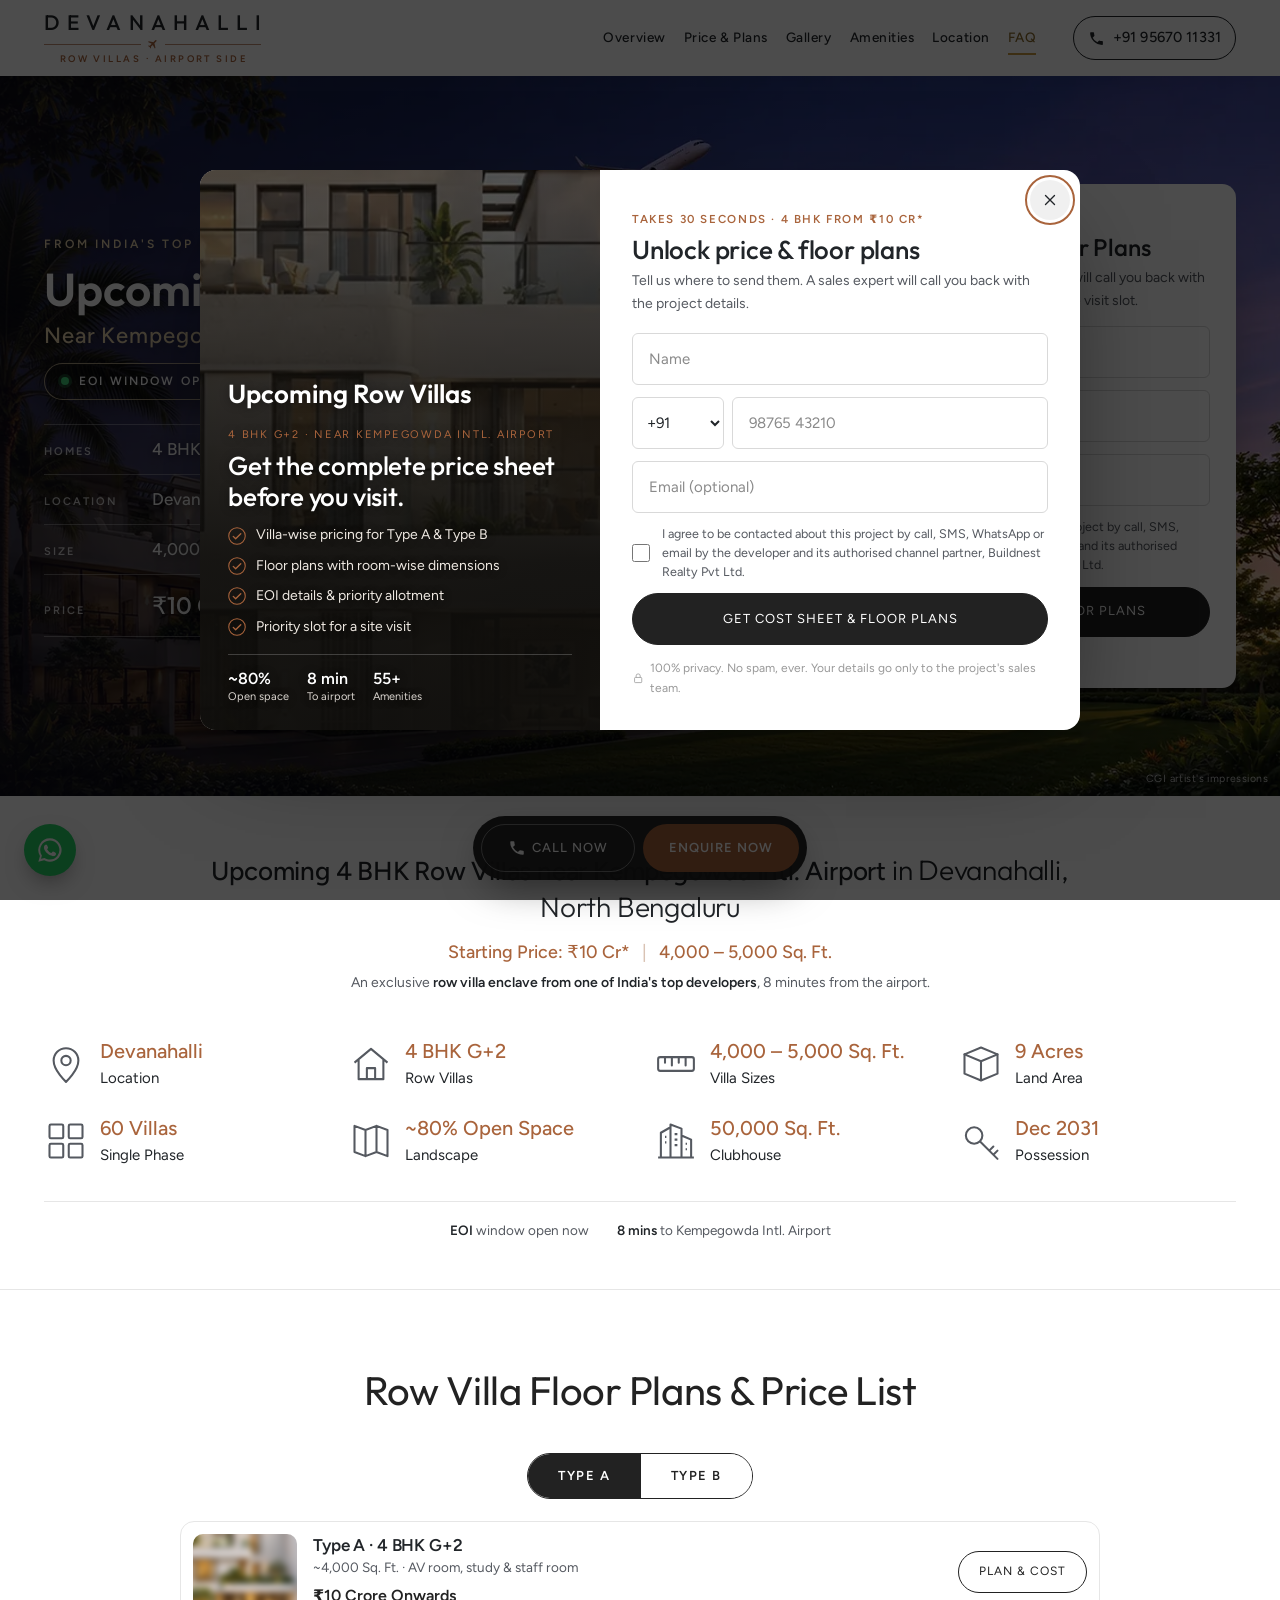
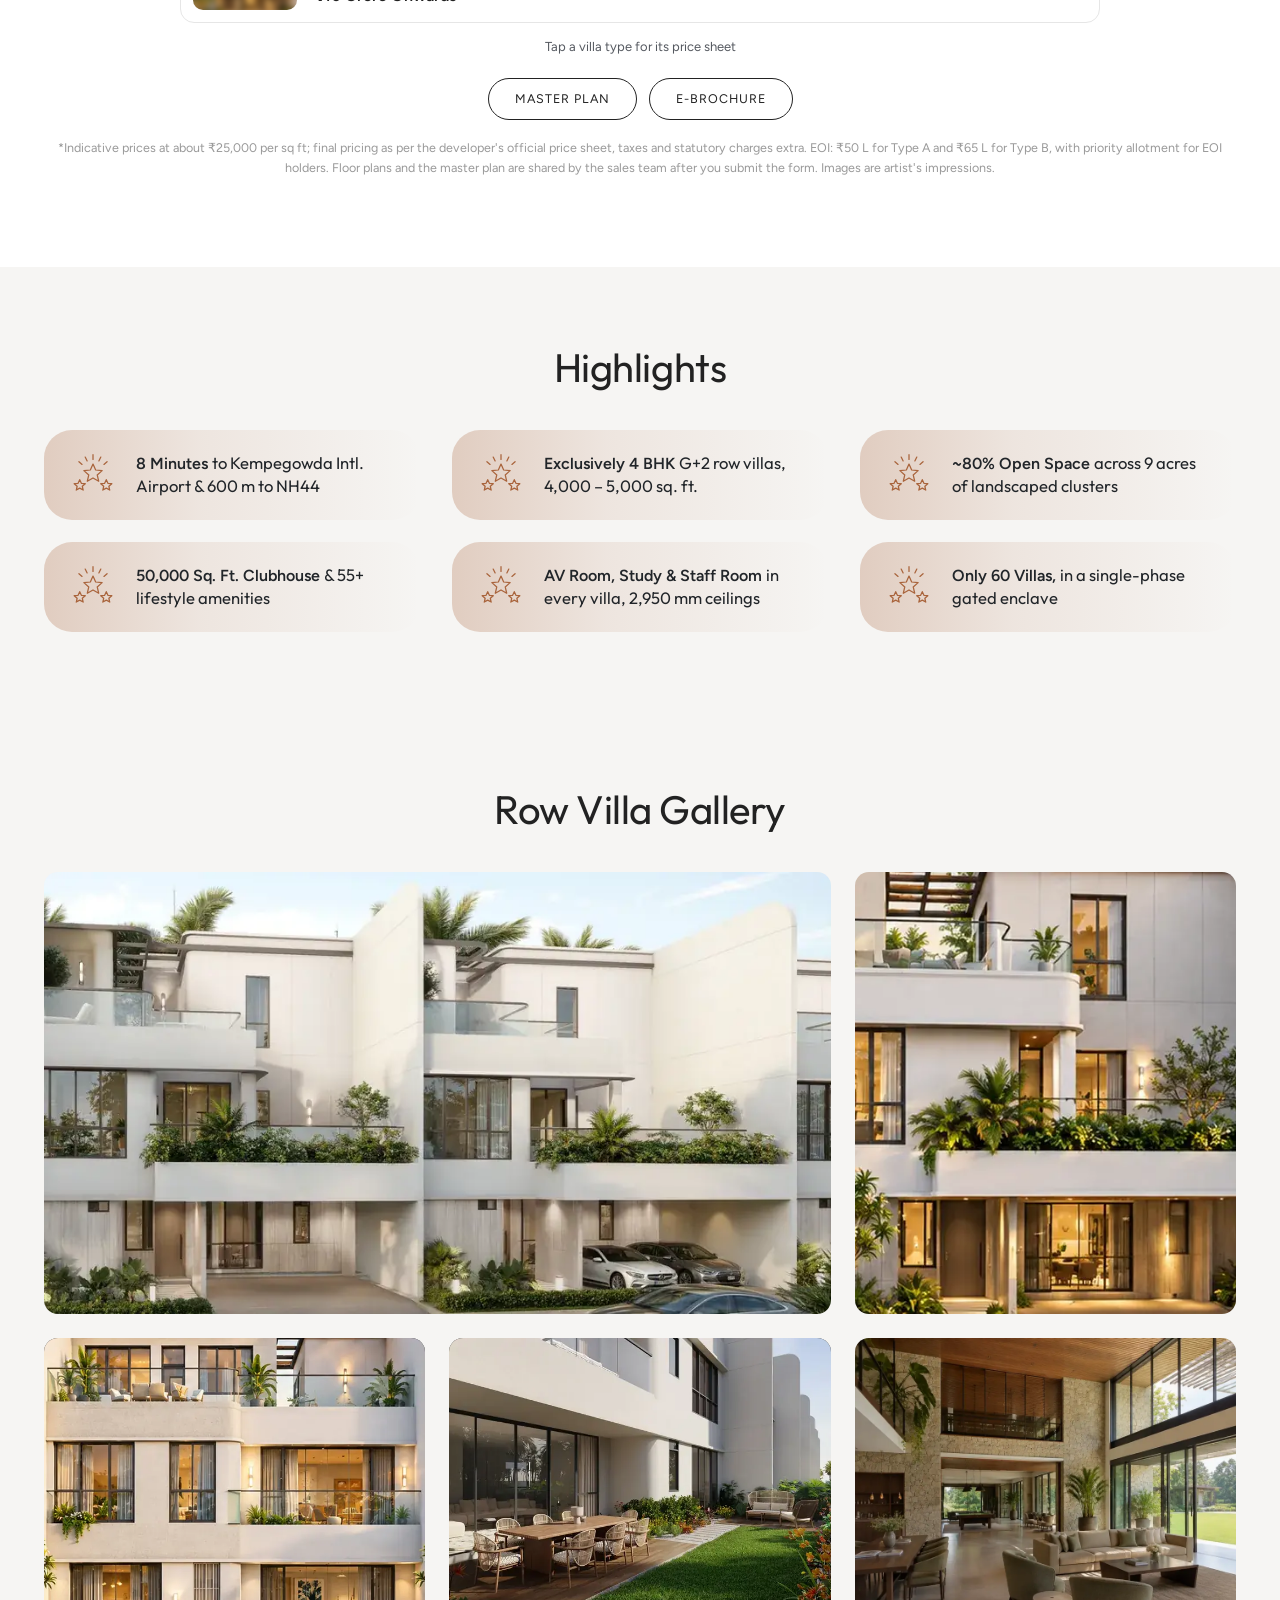
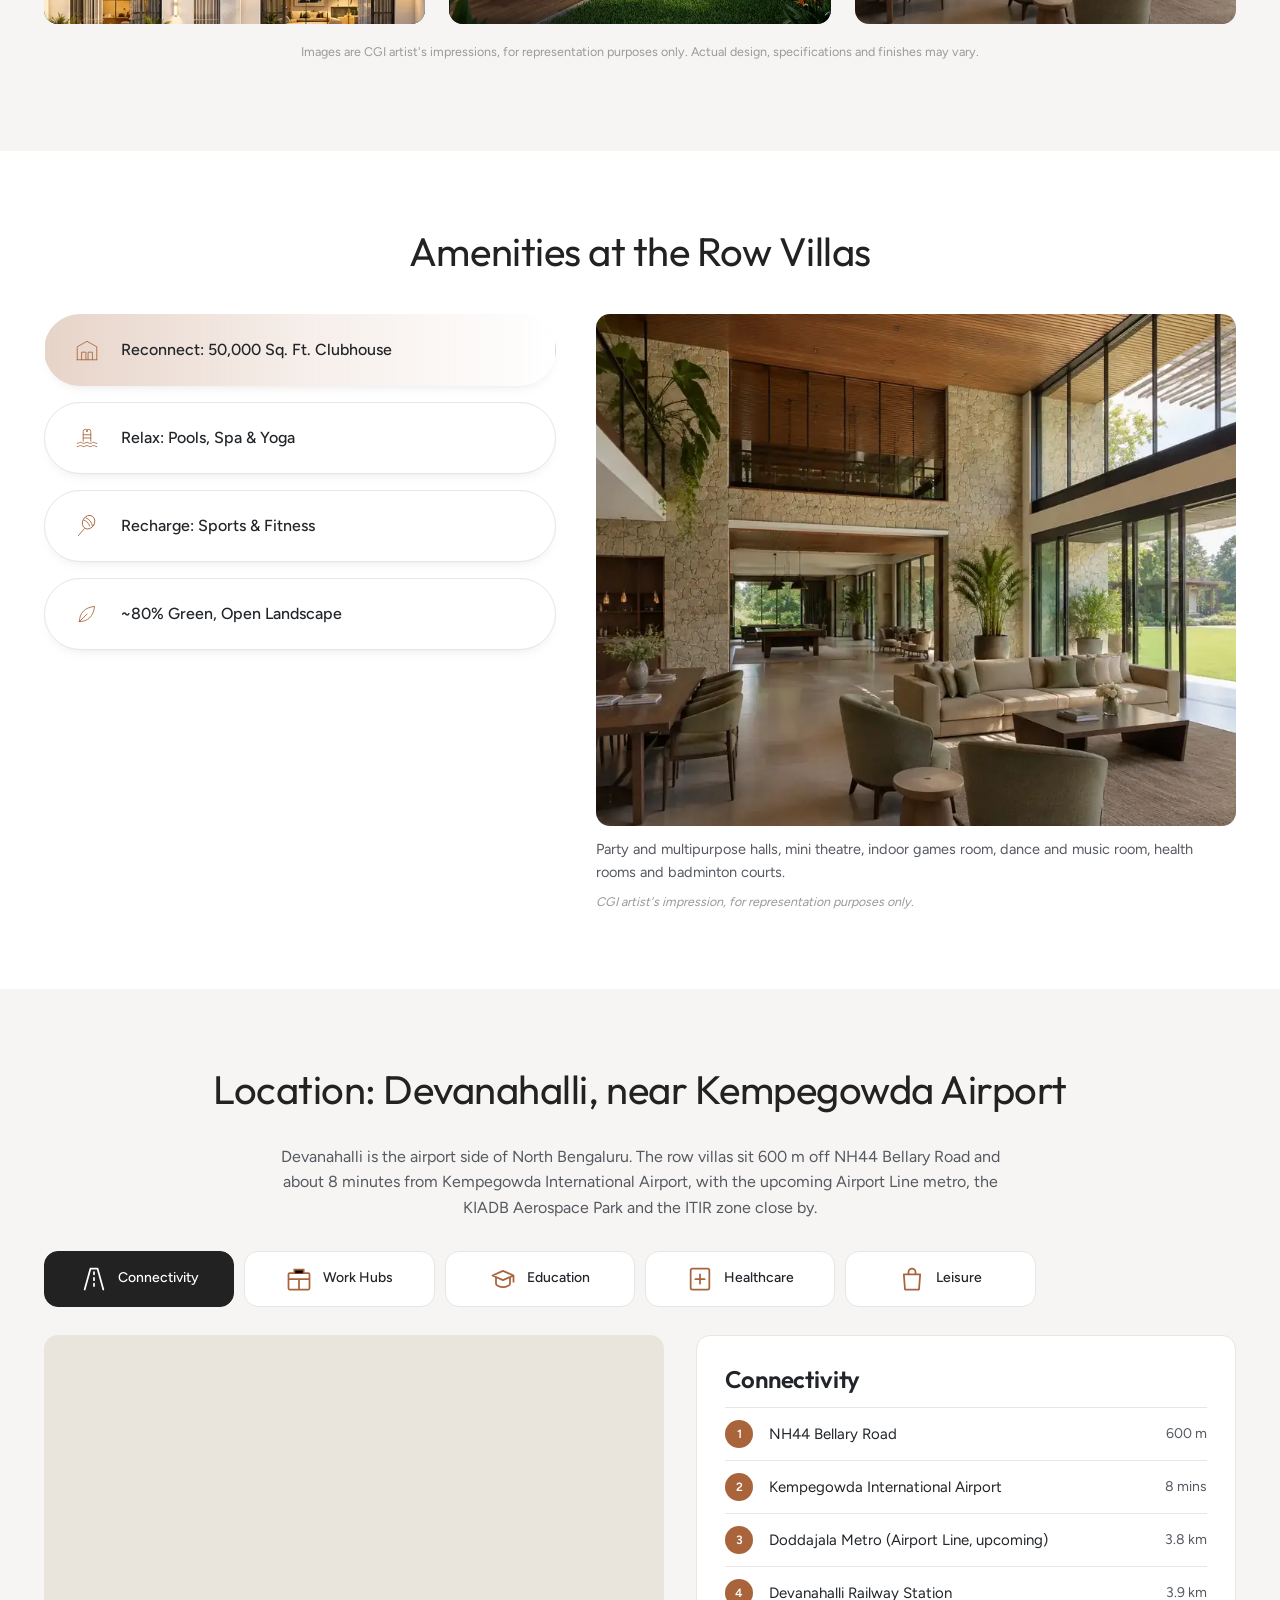
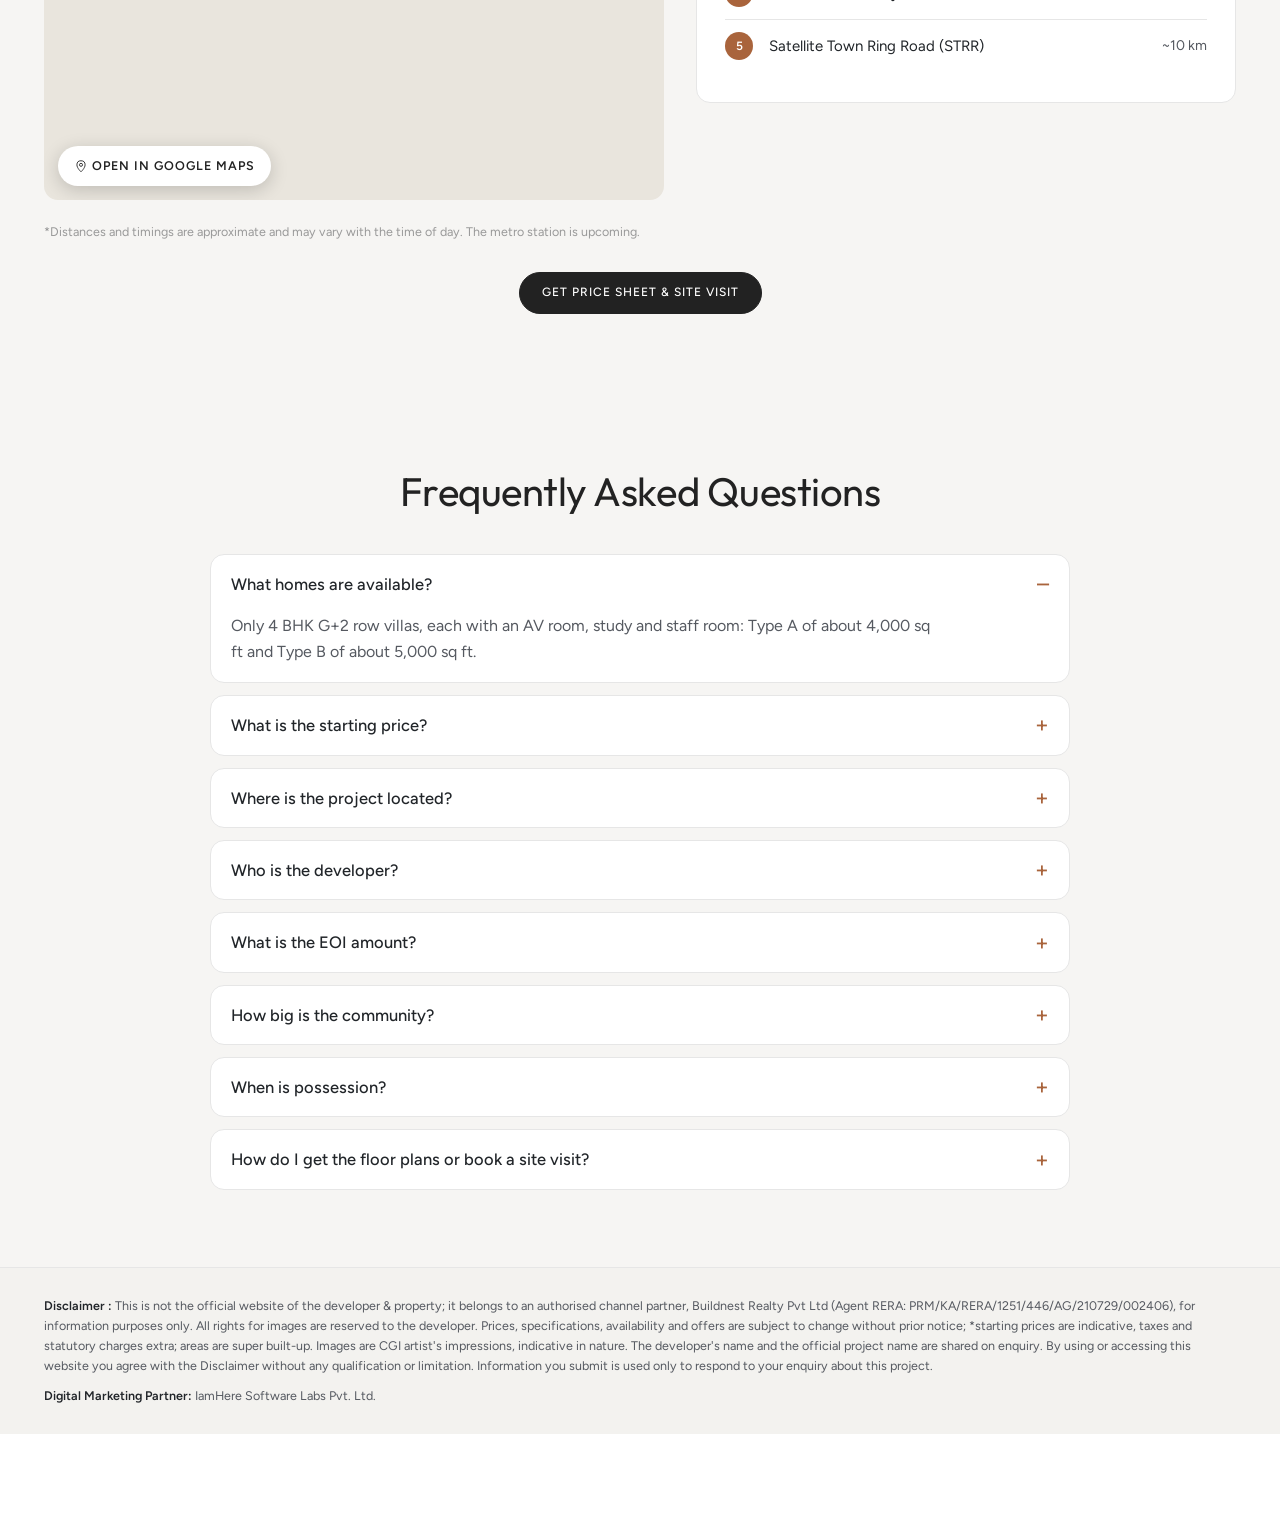
==== commit 99401efc: "Speed up page: inline CSS, self-host fonts, lighter images, deferred scripts and map - Inline purged" ====
--- a/index.html
+++ b/index.html
@@ -16,21 +16,19 @@
 <meta name="twitter:title" content="Upcoming 4 BHK Row Villas near Kempegowda Intl. Airport">
 <meta name="twitter:description" content="Upcoming 4 BHK G+2 row villas near Kempegowda International Airport, Devanahalli, from India's top developer. 4,000 – 5,000 sq ft, from ₹10 Cr*. ~80% open space, 50,000 sq ft clubhouse. EOI open.">
 
-<link rel="preconnect" href="https://fonts.googleapis.com">
-<link rel="preconnect" href="https://fonts.gstatic.com" crossorigin>
-<link href="https://fonts.googleapis.com/css2?family=Outfit:wght@300;400;500;600&family=Figtree:wght@400;500;600&display=swap" rel="stylesheet">
-<link rel="preload" as="image" href="assets/img/hero-row.webp" imagesrcset="assets/img/hero-row-900.webp 900w, assets/img/hero-row.webp 1920w" imagesizes="100vw" fetchpriority="high">
-<link rel="stylesheet" href="assets/css/styles.css?v=3">
-<link rel="stylesheet" href="assets/css/rowvillas.css?v=7">
-
-<script src="assets/js/config.js?v=3"></script>
-<script>
+<link rel="preload" href="assets/fonts/outfit-latin-600-normal.woff2" as="font" type="font/woff2" crossorigin>
+<link rel="preload" href="assets/fonts/figtree-latin-400-normal.woff2" as="font" type="font/woff2" crossorigin>
+<link rel="preload" as="image" href="assets/img/hero-row.webp" imagesrcset="assets/img/hero-row-640.webp 640w, assets/img/hero-row-900.webp 900w, assets/img/hero-row-1440.webp 1440w, assets/img/hero-row.webp 1920w" imagesizes="100vw" fetchpriority="high">
+<style>@keyframes pop{0%{opacity:0;transform:translateY(12px) scale(.98)}to{opacity:1;transform:none}}@keyframes heroFade{0%,39%,to{opacity:0}33%,5%{opacity:1}}@font-face{font-family:"Outfit";font-style:normal;font-weight:300;font-display:swap;src:url(assets/fonts/outfit-latin-300-normal.woff2)format("woff2")}@font-face{font-family:"Outfit";font-style:normal;font-weight:400;font-display:swap;src:url(assets/fonts/outfit-latin-400-normal.woff2)format("woff2")}@font-face{font-family:"Outfit";font-style:normal;font-weight:500;font-display:swap;src:url(assets/fonts/outfit-latin-500-normal.woff2)format("woff2")}@font-face{font-family:"Outfit";font-style:normal;font-weight:600;font-display:swap;src:url(assets/fonts/outfit-latin-600-normal.woff2)format("woff2")}@font-face{font-family:"Figtree";font-style:normal;font-weight:400;font-display:swap;src:url(assets/fonts/figtree-latin-400-normal.woff2)format("woff2")}@font-face{font-family:"Figtree";font-style:normal;font-weight:500;font-display:swap;src:url(assets/fonts/figtree-latin-500-normal.woff2)format("woff2")}@font-face{font-family:"Figtree";font-style:normal;font-weight:600;font-display:swap;src:url(assets/fonts/figtree-latin-600-normal.woff2)format("woff2")}:root{--ink:#212529;--grey:#999999;--grey-2:#555960;--beige:#9a7440;--beige-soft:rgba(154, 116, 64, .30);--beige-faint:rgba(154, 116, 64, .16);--navy:#1f3a33;--band:#f9f9f9;--band-2:#f8f7f7;--white:#ffffff;--line:#e6e6e6;--serif:"Source Serif 4", "Chronicle Display", Georgia, "Times New Roman", serif;--sans:"Figtree", "Ringside", system-ui, -apple-system, "Segoe UI", sans-serif;--wrap:1296px;--gutter:clamp(16px, 4vw, 44px);--header-h:76px;--radius:14px;--pill:50px;color-scheme:light}*,::after,::before{box-sizing:border-box}[hidden]{display:none!important}html{scroll-behavior:smooth;scroll-padding-top:calc(var(--header-h) + 12px);-webkit-text-size-adjust:100%;font-synthesis-weight:none}body{margin:0;font-family:var(--sans);font-weight:400;font-size:16px;line-height:1.6;color:var(--ink);background:var(--white);overflow-x:hidden;padding-bottom:calc(68px + env(safe-area-inset-bottom))}img{max-width:100%;height:auto;display:block}a,button{color:inherit}button{font:inherit;cursor:pointer}h1,h2,h3{margin:0;font-weight:500;line-height:1.15}p{margin:0 0 1em}.sprite{width:0;height:0;overflow:hidden}.skip,.sprite,.sr-only{position:absolute}.sr-only{width:1px;height:1px;overflow:hidden;clip:rect(0 0 0 0)}.skip{left:-999px;top:8px;background:var(--white);padding:8px 14px;z-index:100}.skip:focus{left:8px}[tabindex]:focus-visible,a:focus-visible,button:focus-visible{outline:2px solid var(--beige);outline-offset:3px}.wrap{width:100%;max-width:var(--wrap);margin:0 auto;padding:0 var(--gutter)}.center{text-align:center}.section{padding:clamp(48px,6vw,80px)0}.display,.hl-grid em,.intro-text h1 em{font-family:var(--serif)}.display{font-size:clamp(32px,3.4vw,40px);line-height:1.15;margin-bottom:clamp(26px,3.5vw,40px)}.fineprint{font-size:12.5px;color:var(--grey);margin-top:18px;line-height:1.6}.btn,.btn-outline{display:inline-flex;align-items:center;justify-content:center;border-radius:var(--pill);letter-spacing:1px;text-transform:uppercase}.btn{white-space:nowrap;gap:8px;min-height:42px;padding:0 22px;border:1px solid var(--dark);background:var(--dark);color:#fff;font-size:12px;font-weight:500;text-decoration:none;transition:background-color .2s,transform .2s,box-shadow .2s}.btn:hover{transform:translateY(-1px);box-shadow:0 10px 20px -12px rgba(0,0,0,.5)}.btn[disabled]{opacity:.65;cursor:progress}.btn-outline{min-height:46px;padding:0 26px;border:1px solid #000;background:0 0;color:#000;font-size:14px;font-weight:400;transition:background-color .2s,color .2s}.btn-outline:hover,.phone-pill:hover{background:var(--dark);color:#fff;border-color:var(--dark)}.site-header{position:sticky;top:0;z-index:40;background:var(--white);box-shadow:0 2px 12px rgba(0,0,0,.06)}.header-inner{height:var(--header-h);display:flex;align-items:center;justify-content:space-between;gap:16px}.brand,.phone-pill{display:inline-flex;align-items:center;min-height:44px}.brand img{height:38px;width:auto;max-width:none}.phone-pill{gap:10px;padding:0 18px;border:1px solid var(--ink);border-radius:var(--pill);font-size:16px;font-weight:500;text-decoration:none;letter-spacing:.01em;transition:background-color .2s,color .2s}@media (max-width:480px){.brand img{height:30px}.phone-pill{font-size:14px;padding:0 12px}}.banner,.g-grid button{background:var(--dark)}.banner>img{width:100%;height:clamp(260px,56vw,720px);object-fit:cover;object-position:50% 42%}.intro-band{background:var(--white);padding:clamp(32px,4.5vw,56px)0 clamp(28px,4vw,48px);border-bottom:1px solid var(--line)}.intro-top{display:grid;gap:22px;align-items:center;justify-items:center;text-align:center}.intro-text h1{font-family:var(--sans);font-weight:500;font-size:clamp(22px,2.2vw,26px);line-height:1.3;color:var(--ink)}.intro-text h1 em{font-weight:300;font-size:1.08em;color:var(--ink)}.intro-price,.kf-grid strong{font-weight:500;color:var(--beige)}.intro-price{margin:12px 0 0;font-size:clamp(15px,1.4vw,18px)}.intro-price i{font-style:normal;margin:0 8px;color:#d9c3b4}@media (min-width:900px){.intro-top{grid-template-columns:auto auto 1fr;gap:0;text-align:left;justify-items:stretch}.intro-top::before{content:"";grid-column:2;grid-row:1;width:1px;height:110px;background:var(--line);margin:0 48px}.intro-text{grid-column:3;grid-row:1}}.kf-grid{list-style:none;margin:clamp(28px,4vw,44px)0 0;padding:0;display:grid;grid-template-columns:repeat(2,minmax(0,1fr));gap:22px 16px}.hl-grid li,.kf-grid li{display:flex;align-items:center}.kf-grid li{gap:12px;min-width:0}.kf-grid svg{flex:0 0 auto;width:36px;height:36px;color:var(--grey-2)}.kf-grid strong{display:block;font-size:16px;line-height:1.25}.kf-grid span{display:block;margin-top:2px;font-size:13.5px;color:var(--ink)}@media (min-width:900px){.kf-grid{grid-template-columns:repeat(4,1fr);gap:26px 28px}.kf-grid svg{width:44px;height:44px}.kf-grid strong{font-size:20px}.kf-grid span{font-size:15px}}.highlights{background:var(--band)}.hl-grid{list-style:none;margin:0;padding:0;display:grid;grid-template-columns:1fr;gap:16px}.hl-grid li{gap:18px;min-height:90px;padding:18px 24px;border-radius:28px;background:linear-gradient(90deg,var(--beige-soft) 0%,var(--beige-faint) 41%,rgba(185,104,78,0) 100%)}.hl-grid svg{flex:0 0 auto;width:50px;height:50px}.hl-grid p{margin:0;font-size:16px;line-height:1.35}.hl-grid strong{font-weight:600}.hl-grid em{font-weight:400;font-size:1.04em}@media (min-width:700px){.hl-grid{grid-template-columns:repeat(2,1fr);gap:20px 24px}}@media (min-width:1100px){.hl-grid{grid-template-columns:repeat(3,1fr);gap:22px 32px}}.gallery-sec{background:var(--band)}.g-grid{display:grid;grid-template-columns:1fr;gap:20px}.g-grid button{display:block;width:100%;padding:0;border:0;border-radius:var(--radius);overflow:hidden;cursor:zoom-in}.am-panel img,.g-grid img{width:100%;aspect-ratio:4/3;object-fit:cover}.g-grid img{transition:transform .7s ease}.g-grid button:hover img{transform:scale(1.04)}@media (min-width:700px){.g-grid{grid-template-columns:repeat(2,1fr)}}@media (min-width:1000px){.g-grid{grid-template-columns:repeat(3,1fr);gap:24px}}.amenities{background:var(--white)}.am-split{display:grid;gap:28px;align-items:start}.am-tabs{list-style:none;margin:0;padding:0;display:grid;gap:16px}.am-tab{display:flex;align-items:center;gap:14px;width:100%;min-height:72px;padding:0 22px;border:1px solid var(--line);border-radius:var(--pill);background:var(--white);text-align:left;font-size:16px;font-weight:500;color:var(--ink);box-shadow:0 6px 16px -12px rgba(0,0,0,.25);transition:background .25s,border-color .25s}.am-tab:hover{border-color:var(--beige)}.am-tab.is-active{border-color:transparent;background:linear-gradient(90deg,var(--beige-soft) 0%,var(--beige-faint) 50%,rgba(185,104,78,0) 100%),var(--white)}.am-ic{flex:0 0 auto;width:40px;height:40px;display:grid;place-items:center;color:var(--beige)}.am-panels{position:relative}.am-panel{margin:0}.am-panel img{border-radius:var(--radius)}.am-panel figcaption{margin-top:12px;font-size:14.5px;color:var(--grey-2)}@media (min-width:900px){.am-split{grid-template-columns:1fr 1.25fr;gap:40px}.am-panel img{aspect-ratio:4/3.2}}.pricing{background:var(--band)}.fp-grid{display:grid;grid-template-columns:1fr;gap:32px}@media (min-width:700px){.fp-grid{grid-template-columns:repeat(2,1fr);gap:36px 28px}}@media (min-width:1000px){.fp-grid{grid-template-columns:repeat(3,1fr);gap:32px}}.about{background:var(--white)}.contact,.site-footer{border-top:1px solid var(--line)}.contact{background:var(--white)}.contact .display{margin-bottom:14px}.site-footer{background:var(--band-2);color:var(--grey-2);padding:28px 0 calc(96px + env(safe-area-inset-bottom));font-size:13px}.foot-grid{display:grid;gap:18px;align-items:start}.disclaimer{margin:0;font-size:12.5px;line-height:1.6;color:var(--grey-2)}.disclaimer strong{color:var(--ink);font-weight:600}.disclaimer a,.hl-grid p{color:var(--ink)}@media (min-width:900px){.foot-grid{grid-template-columns:100px 1fr auto;gap:24px}.site-footer{padding-bottom:28px}}.side-tab{display:none;position:fixed;right:0;top:40%;z-index:44;border:0;border-radius:10px 0 0 10px;background:var(--dark);color:#fff;transition:background-color .2s}.side-tab span{white-space:nowrap;font-size:12px;font-weight:500;letter-spacing:2px;text-transform:uppercase;transform:none;writing-mode:vertical-rl;transform:rotate(180deg);display:inline-block;line-height:1}@media (min-width:900px){.side-tab{display:grid;place-items:center}}.wa-float{position:fixed;left:20px;bottom:92px;z-index:44;width:52px;height:52px;border-radius:50%;display:grid;place-items:center;background:#25d366;color:#fff;box-shadow:0 10px 24px -8px rgba(0,0,0,.5)}@media (min-width:900px){.wa-float{bottom:28px;left:24px}}.action-bar{position:fixed;z-index:45;left:0;right:0;bottom:0;display:flex;gap:8px;padding:10px 12px calc(10px + env(safe-area-inset-bottom));background:rgba(34,34,34,.97);transform:translateY(110%);transition:transform .25s ease}.action-bar.is-visible{transform:none}.action-bar>*{flex:1 1 0;min-height:46px;display:inline-flex;align-items:center;justify-content:center;gap:6px;border-radius:var(--pill);font-weight:500;font-size:13px;letter-spacing:1px;text-transform:uppercase;text-decoration:none}.action-bar a{color:#fff;border:1px solid rgba(255,255,255,.4)}.action-bar button{flex-grow:1.4;border:0;background:#fff;color:var(--dark)}@media (min-width:900px){.action-bar{display:none}}.form-title{font-family:var(--serif);font-size:28px;line-height:1.15;margin-bottom:6px}.form-lede{font-size:14px;color:var(--grey-2);margin-bottom:18px}.lead-form{display:grid;gap:14px}.field{margin:0;padding:0;border:0;min-width:0}.lead-form input[type=email],.lead-form input[type=tel],.lead-form input[type=text],.lead-form select{width:100%;height:52px;padding:0 16px;border:1px solid #d9d9d9;border-radius:6px;background:#fff;font:inherit;font-size:15px;color:var(--ink)}.lead-form input::placeholder{color:#8a8a8a}.lead-form input:focus,.lead-form select:focus{outline:0;border-color:var(--beige);box-shadow:0 0 0 3px rgba(185,104,78,.25)}.lead-form input[aria-invalid=true]{border-color:#b3261e}.phone-row{display:grid;grid-template-columns:92px 1fr;gap:8px}.phone-row select{padding:0 10px}.consent,.err{font-size:12.5px}.consent{display:grid;grid-template-columns:20px 1fr;gap:10px;align-items:center;color:var(--grey-2);line-height:1.5;min-height:44px}.consent input{width:18px;height:18px;margin:0;accent-color:var(--dark)}.err{margin:4px 0 0;color:#b3261e}.err:empty,.form-status:empty{display:none}.form-status{margin:0;font-size:13.5px}.form-status.is-error{color:#8c1d18;background:#fbeceb;padding:10px 12px;border-radius:6px}.form-status a{font-weight:600}.hp{position:absolute!important;left:-9999px;width:1px;height:1px;overflow:hidden}.btn-submit{justify-self:start;min-width:140px}.form-success{text-align:left;padding:6px 0}.form-success h4{font-family:var(--serif);font-size:24px;font-weight:600;margin:0 0 8px}.form-success p{font-size:14px;color:var(--grey-2)}.form-success .tick{width:44px;height:44px;border-radius:50%;background:var(--beige);display:grid;place-items:center;margin-bottom:14px;color:#fff}.form-success .btn-dark{display:inline-flex;align-items:center;min-height:42px;padding:0 22px;border-radius:var(--pill);background:var(--dark);color:#fff;border:0;font-size:12px;letter-spacing:1px;text-transform:uppercase}dialog{border:0;padding:0}dialog::backdrop{background:rgba(0,0,0,.7)}.modal{max-height:calc(100svh - 24px);background:var(--white);color:var(--ink);box-shadow:0 40px 100px -30px rgba(0,0,0,.6)}.modal[open]{animation:pop .3s ease}.assure{display:flex;align-items:center;justify-content:center;gap:6px;margin:14px 0 0;font-size:12px;color:var(--grey)}.modal .btn-submit{justify-self:stretch;width:100%;background:var(--dark);color:#fff;border-color:var(--dark)}.modal-close{position:absolute;top:10px;right:10px;width:40px;height:40px;border:0;border-radius:50%;background:rgba(0,0,0,.06);color:var(--ink);display:grid;place-items:center;z-index:3}.modal-close:hover{background:rgba(0,0,0,.12)}.lightbox{width:100vw;height:100svh;max-width:none;max-height:none;background:rgba(15,15,15,.96);color:#fff}.lightbox[open]{display:grid;place-items:center}.lightbox figure{margin:0;max-width:min(1400px,94vw)}.lightbox img{max-height:82svh;width:auto;margin:0 auto;background:#fff}.lightbox figcaption{color:#cfc8c1;text-align:center;margin-top:10px;font-size:14px}.lightbox .modal-close{background:rgba(255,255,255,.12);color:#fff}.lb-nav{position:absolute;top:50%;transform:translateY(-50%);width:48px;height:64px;background:rgba(255,255,255,.08);border:0;color:#fff;font-size:36px}.lb-prev{left:8px}.lb-next{right:8px}.noscript{position:fixed;bottom:0;left:0;right:0;background:#f6e6df;padding:12px;text-align:center;margin:0;z-index:99}section[id]{scroll-margin-top:calc(var(--header-h) + 8px)}@media (prefers-reduced-motion:reduce){html{scroll-behavior:auto}*,::after,::before{transition:none!important;animation:none!important}}#am-relax img{object-position:50% 78%}.pricing{background:var(--white)}.location{background:var(--band);color:var(--ink)}.loc-intro,.ty-plans>p{text-align:center;color:var(--grey-2)}.loc-intro{max-width:760px;margin:-8px auto 30px;font-size:16px}.loc-tabs{list-style:none;margin:0 0 28px;padding:0;display:grid;grid-template-columns:repeat(3,1fr);gap:10px}.loc-tab{width:100%;min-height:64px;display:flex;flex-direction:column;align-items:center;justify-content:center;gap:6px;padding:10px 8px;border:1px solid var(--line);border-radius:var(--radius);background:var(--white);font-size:13px;font-weight:500;color:var(--ink);transition:background .25s,border-color .25s,color .25s}.loc-tab svg,.modal-perks svg{color:var(--beige)}.loc-tab:hover{border-color:var(--beige)}.loc-tab.is-active{background:var(--dark);border-color:var(--dark);color:#fff}.loc-tab.is-active svg{color:#fff}.loc-split{display:grid;gap:24px;align-items:start}.loc-map{margin:0}.loc-map button,.ty-grid button{display:block;width:100%;padding:0;background:#fff;cursor:zoom-in}.loc-map button,.loc-panels{border:1px solid var(--line);border-radius:var(--radius)}.loc-map button{overflow:hidden}.loc-map img{width:100%;height:auto}.loc-panels{background:var(--white);padding:24px 22px}.loc-panel h3,.ty-plans h2{font-family:var(--serif);font-weight:600}.loc-panel h3{font-size:24px;margin-bottom:14px}.loc-items{list-style:none;margin:0;padding:0}.loc-items li{display:grid;grid-template-columns:32px 1fr auto;align-items:center;gap:12px;padding:12px 0;border-top:1px solid var(--line);font-size:15px}.loc-no{width:28px;height:28px;border-radius:50%;background:var(--beige);color:#fff;font-size:12px;font-weight:600;display:grid;place-items:center}.loc-name{color:var(--ink)}.loc-time{color:var(--grey-2);white-space:nowrap;font-size:14px}.location .fineprint{margin-top:22px}@media (min-width:700px){.loc-tabs{grid-template-columns:repeat(6,1fr)}.loc-tab{flex-direction:row;gap:10px;min-height:56px;font-size:14px}}@media (min-width:900px){.loc-split{grid-template-columns:1.15fr 1fr;gap:32px}.loc-panels{padding:30px 28px}}.modal{width:min(880px,calc(100% - 24px));border-radius:16px;overflow:hidden auto}.modal-grid{display:grid;grid-template-columns:1fr}.modal-offer{position:relative;min-height:190px;background:var(--dark);color:#fff;overflow:hidden}.modal-photo{position:absolute;inset:0;width:100%;height:100%;object-fit:cover;object-position:50% 20%}.modal-offer-inner{position:relative;z-index:1;height:100%;display:flex;flex-direction:column;justify-content:flex-end;padding:22px 22px 20px;background:linear-gradient(180deg,rgba(10,10,10,.25)0,rgba(10,10,10,.6) 45%,rgba(10,10,10,.92) 100%)}.modal-eyebrow{margin:0 0 6px;font-size:11px;letter-spacing:.16em;text-transform:uppercase;color:var(--beige)}.modal-offer h3{font-family:var(--serif);font-size:22px;line-height:1.2;margin-bottom:12px}.modal-perks{margin:0;padding:0}.modal-perks,.modal-trust{list-style:none}.modal-perks{display:none;gap:8px}.modal-perks li{display:flex;align-items:center;gap:10px;font-size:14px;color:#eee8e1}.modal-perks svg{flex:0 0 auto}.modal-trust{display:flex;gap:18px;margin:16px 0 0;padding:14px 0 0;border-top:1px solid rgba(255,255,255,.2)}.modal-trust li{font-size:11px;line-height:1.3;color:#d9d4ce}.modal-trust strong{font-size:16px;color:#fff}.modal-inner{padding:24px 22px 20px}.modal-tag{margin:0 0 6px;font-size:11.5px;font-weight:600;letter-spacing:.14em;text-transform:uppercase;color:var(--beige)}.modal-inner .form-lede,.modal-inner .form-title{text-align:left}.modal-inner .form-title{font-size:26px}.modal .btn-submit{min-height:52px;font-size:13px}.modal .assure{justify-content:flex-start;text-align:left}.modal .lead-form{gap:12px}@media (min-width:860px){.modal-grid{grid-template-columns:400px 1fr;min-height:560px}.modal-offer{min-height:0}.modal-offer-inner{padding:30px 28px 26px}.modal-perks{display:grid}.modal-offer h3{font-size:26px}.modal-inner{padding:34px 32px 26px;display:flex;flex-direction:column;justify-content:center}.modal-close{background:rgba(0,0,0,.06)}}.ty,.ty-grid figure{background:var(--band)}.ty{min-height:calc(100vh - var(--header-h));display:grid;place-items:start center;padding:clamp(40px,6vw,80px)0}.ty-card{background:var(--white);border-radius:16px;box-shadow:0 30px 60px -40px rgba(0,0,0,.35);max-width:760px;width:100%;padding:clamp(28px,5vw,56px);text-align:center}.ty-tick{width:64px;height:64px;border-radius:50%;background:var(--beige);color:#fff;display:grid;place-items:center;margin:0 auto 18px}.ty-card .display{margin-bottom:10px}.ty-lede{font-size:17px;color:var(--grey-2);max-width:52ch;margin:0 auto 26px}.ty-steps{list-style:none;margin:0 auto 30px;padding:0;display:grid;gap:12px;text-align:left;max-width:520px}.ty-steps li{display:grid;grid-template-columns:32px 1fr;gap:12px;align-items:start;font-size:15px;color:var(--ink)}.ty-steps .no{width:28px;height:28px;border-radius:50%;background:var(--dark);color:#fff;font-size:12px;font-weight:600;display:grid;place-items:center;margin-top:1px}.ty-actions{display:flex;flex-wrap:wrap;justify-content:center;gap:12px;margin-bottom:8px}.ty-actions .btn,.ty-actions .btn-outline{min-height:48px}.ty-plans{margin-top:36px;padding-top:28px;border-top:1px solid var(--line);text-align:left}.ty-plans h2{margin-bottom:6px;text-align:center}.ty-plans>p{font-size:14.5px;margin-bottom:18px}.ty-grid{display:grid;grid-template-columns:1fr;gap:16px}.ty-grid figure{margin:0;border-radius:var(--radius);overflow:hidden}.ty-grid button{border:0}.ty-grid figcaption{padding:10px 14px 12px;font-size:13.5px;color:var(--ink)}.modal-trust strong,.ty-grid figcaption strong{display:block;font-weight:600}.ty-back{display:inline-block;margin-top:24px;font-size:14px;color:var(--grey-2)}@media (min-width:700px){.ty-grid{grid-template-columns:repeat(3,1fr)}}.side-tab{width:46px;height:auto;padding:22px 0}.modal-close,.modal-close *{pointer-events:auto}.modal-close svg{pointer-events:none}.hero{position:relative;isolation:isolate}.hero>img{height:clamp(420px,60vw,760px)}.hero-shade{position:absolute;inset:0;z-index:0;background:linear-gradient(90deg,rgba(10,10,10,.55)0,rgba(10,10,10,.25) 45%,rgba(10,10,10,.15) 100%),linear-gradient(0deg,rgba(10,10,10,.5),transparent 40%)}.hero-grid{position:relative;z-index:1;display:grid;gap:22px;padding-top:28px;padding-bottom:28px}.hero-copy{color:#fff;text-align:center}.hero-form{background:var(--white);border-radius:var(--radius);padding:22px 20px 18px;box-shadow:0 40px 80px -30px rgba(0,0,0,.6);max-width:440px;width:100%;margin:0 auto}.hf-tag{margin:0 0 6px;font-size:11px;font-weight:600;letter-spacing:.16em;text-transform:uppercase;color:var(--beige)}.hero-form .form-title,.ty-plans h2{font-size:24px}.hero-form .form-lede{margin-bottom:14px}.hero-form .lead-form{gap:12px}.hero-form .btn-submit{justify-self:stretch;width:100%;background:var(--dark);color:#fff;border-color:var(--dark);min-height:50px;font-size:13px}.hero-form .assure{justify-content:flex-start;margin-top:12px}@media (max-width:899px){.hero{background:var(--white)}.hero>img{position:absolute;inset:0;width:100%;height:100%}.hero-shade{background:linear-gradient(180deg,rgba(10,10,10,.35)0,rgba(10,10,10,.7) 100%)}.hero-grid{padding-top:36px;padding-bottom:36px}}@media (min-width:900px){.hero>img{position:absolute;inset:0;width:100%;height:100%}.hero,.hero-grid{align-items:center}.hero{min-height:clamp(560px,62vw,720px);display:flex}.hero-grid{grid-template-columns:minmax(0,1fr) 420px;gap:48px;padding-top:56px;padding-bottom:56px;width:100%}.hero-copy{text-align:left}.hero-form{margin:0 0 0 auto;padding:26px 26px 20px}}.hero-shade{background:linear-gradient(90deg,rgba(8,8,8,.82)0,rgba(8,8,8,.62) 32%,rgba(8,8,8,.3) 60%,rgba(8,8,8,.15) 100%),linear-gradient(0deg,rgba(8,8,8,.55),transparent 45%)}.hero-copy{text-shadow:0 2px 14px rgba(0,0,0,.55)}@media (max-width:899px){.hero-shade{background:linear-gradient(180deg,rgba(8,8,8,.6)0,rgba(8,8,8,.7) 40%,rgba(8,8,8,.8) 100%)}}.ty{display:block}.ty>.wrap{display:flex;justify-content:center}.ty-card{margin:0 auto}.foot-credits{margin-top:10px}.why-cta{text-align:center;margin:30px 0 0}.intro-aka{margin:6px 0 0;font-size:14px;color:var(--grey-2)}.intro-aka strong,.ss-trust strong{color:var(--ink);font-weight:600}button.phone-pill{background:0 0;cursor:pointer}.hero{background-color:#2b2b2b}.am-panel img,.g-grid img,.modal-photo{background:linear-gradient(135deg,#ece6dc,#d9cfbf)}.am-rep{display:block;margin-top:8px;font-size:12.5px;font-style:italic;color:var(--grey)}.hero>.hero-slide{position:absolute;inset:0;width:100%;height:100%;object-fit:cover;z-index:-1}.hero>.hero-slide:nth-of-type(1){animation-delay:-1s}.hero>.hero-slide:nth-of-type(2){animation-delay:5s}.hero>.hero-slide:nth-of-type(3){animation-delay:11s}.hero>.hero-slide:nth-of-type(1){opacity:1}@media (prefers-reduced-motion:reduce){.hero>.hero-slide{animation:none}.hero>.hero-slide:not(:nth-of-type(1)){display:none}}.hero-rep{position:absolute;z-index:1;right:12px;bottom:8px;margin:0;font-size:10.5px;letter-spacing:.04em;color:rgba(255,255,255,.75);text-shadow:0 1px 4px rgba(0,0,0,.6)}@media (min-width:700px){.g-grid>button:first-child{grid-column:span 2}.g-grid>button:first-child img{aspect-ratio:auto;height:100%}.g-grid>button:nth-child(2) img{aspect-ratio:auto;height:100%}.g-grid>button{height:100%}}.loc-gmap{position:relative;margin:0;border-radius:var(--radius);overflow:hidden;background:#e9e5dd;aspect-ratio:4/3;max-width:100%}.loc-gmap iframe{position:absolute;inset:0;width:100%;height:100%;border:0;display:block}.loc-gmap-link{position:absolute;left:14px;bottom:14px;display:inline-flex;align-items:center;padding:10px 16px;border-radius:999px;background:#fff;color:var(--dark);font-size:12.5px;font-weight:600;letter-spacing:.08em;text-transform:uppercase;text-decoration:none;box-shadow:0 4px 18px rgba(0,0,0,.18)}.loc-gmap-link:hover{background:#e7d3ad}.hero-eoi{flex-wrap:wrap;justify-content:center;background:#e7c56f;font-size:clamp(13px,1.1vw,15px);text-shadow:none;box-shadow:0 6px 24px rgba(0,0,0,.35);max-width:100%;display:flex;width:fit-content}@media (min-width:900px){.hero-eoi{margin-left:0}}@font-face{font-family:"SW Cormorant";font-style:normal;font-weight:500;font-display:swap;src:url(assets/fonts/cormorant-garamond-latin-500-normal.woff2)format("woff2")}@font-face{font-family:"SW Cormorant";font-style:italic;font-weight:500;font-display:swap;src:url(assets/fonts/cormorant-garamond-latin-500-italic.woff2)format("woff2")}.action-bar{transform:none}.action-bar .ab-callback{flex-grow:1.3;background:0 0;color:#fff;border:1px solid rgba(255,255,255,.55)}.action-bar .ab-callback:hover{background:rgba(255,255,255,.1)}.action-bar .ab-enquire{flex-grow:1;background:#e7c56f}.action-bar .ab-enquire:hover{background:#f0d48a}.action-bar>*{cursor:pointer;padding:0 10px}@media (max-width:380px){.action-bar>*{font-size:11.5px;letter-spacing:.5px}.action-bar .ab-callback svg{display:none}}@media (min-width:900px){.action-bar{display:flex;left:50%;right:auto;bottom:20px;width:auto;padding:8px;gap:8px;border-radius:999px;box-shadow:0 14px 40px -12px rgba(0,0,0,.55)}.action-bar,.action-bar.is-visible{transform:translateX(-50%)}.action-bar>*{flex:0 0 auto;min-height:48px;padding:0 26px;font-size:13px}.side-tab{display:none}.wa-float{bottom:24px}body{padding-bottom:88px}}.action-bar>*,.site-nav a{white-space:nowrap}@media (max-width:599px){.action-bar .ab-long{display:none}}.site-nav{display:flex;align-items:center;gap:clamp(14px,1.8vw,28px);margin-left:auto;margin-right:clamp(8px,1.6vw,22px)}.site-nav a{position:relative;font-size:13.5px;font-weight:500;letter-spacing:.04em;color:var(--ink);text-decoration:none;padding:6px 0}.site-nav a::after{content:"";position:absolute;left:0;right:0;bottom:0;height:2px;background:#c99a3f;transform:scaleX(0);transform-origin:left;transition:transform .2s}.site-nav a.is-active::after,.site-nav a:hover::after{transform:scaleX(1)}.site-nav a.is-active{color:#8a6a2a}.nav-toggle{display:none;width:44px;height:44px;padding:0;border:1px solid var(--line, #ddd);border-radius:50%;background:#fff;flex:none;flex-direction:column;align-items:center;justify-content:center;gap:4px;cursor:pointer}.nav-toggle span{display:block;width:18px;height:2px;background:var(--ink, #222);border-radius:2px;transition:transform .2s,opacity .2s}.nav-toggle[aria-expanded=true] span:nth-child(1){transform:translateY(6px) rotate(45deg)}.nav-toggle[aria-expanded=true] span:nth-child(2){opacity:0}.nav-toggle[aria-expanded=true] span:nth-child(3){transform:translateY(-6px) rotate(-45deg)}@media (max-width:1099px){.nav-toggle{display:inline-flex;margin-left:auto}.site-nav{display:none;position:absolute;top:100%;left:0;right:0;margin:0;flex-direction:column;align-items:stretch;gap:0;background:#fff;box-shadow:0 14px 24px -12px rgba(0,0,0,.25);padding:6px max(16px,env(safe-area-inset-right,0)) 14px max(16px,env(safe-area-inset-left,0))}.site-nav.is-open{display:flex}.site-nav a{padding:14px 4px;font-size:15px;border-bottom:1px solid #eee}.site-nav a:last-child{border-bottom:0}.site-nav a::after{display:none}.site-header{position:sticky}.header-inner{position:relative}}@media (max-width:599px){.header-inner>.phone-pill{display:none}}@media (max-width:1099px){.nav-toggle{margin-left:auto}}@media (max-width:599px){.header-inner{gap:10px}.nav-toggle{width:40px;height:40px}}.modal-offer>img{filter:saturate(.7) brightness(.72)}.modal-offer-inner{background:linear-gradient(180deg,rgba(14,13,11,.55)0,rgba(14,13,11,.78) 38%,rgba(14,13,11,.94) 70%,rgba(14,13,11,.97) 100%)}.modal-offer-inner,.modal-offer-inner *{text-shadow:0 1px 10px rgba(0,0,0,.45)}:root{--beige:#a9643c;--beige-soft:rgba(169, 100, 60, .28);--beige-faint:rgba(169, 100, 60, .11);--navy:#222222;--dark:#222222;--band:#f6f5f3;--band-2:#f3f2ef;--serif:"Outfit", "Henderson Sans", "Figtree", system-ui, sans-serif}.btn:hover,.side-tab:hover{background:#000}.btn-outline{border-color:var(--dark);color:var(--dark)}.display{color:var(--dark);font-weight:400;letter-spacing:-.012em}.form-title,.modal-offer h3,h1,h2,h3{letter-spacing:-.008em}.display em,.hl-grid em,.intro-text em,.intro-text h1 em,h1 em{font-style:normal}.form-title,.modal-offer h3{font-weight:500}.hl-grid svg{color:var(--beige)}.intro-aka,.ss-trust span{overflow-wrap:anywhere}.hero-eoi{background:#fff}.cr-hint,.ss-trust{color:var(--grey-2);text-align:center}.cr-hint{margin:14px 0 0;font-size:13px}.ss-trust{display:flex;flex-wrap:wrap;justify-content:center;gap:8px 28px;margin:clamp(22px,3vw,34px)0 0;padding-top:18px;border-top:1px solid var(--line);font-size:13.5px}.hero-form .js-form-slot{min-height:0}@media (max-width:899px){.hero-eoi{margin-top:12px;padding:7px 14px 7px 12px;font-size:11.5px}.hero-form .form-lede{display:none}}.ss-faq{background:var(--band)}.ss-faq-list{max-width:860px;margin:0 auto;display:grid;gap:12px}.ss-faq details{background:var(--white);border:1px solid var(--line);border-radius:var(--radius);padding:0 20px}.ss-faq summary{cursor:pointer;list-style:none;display:flex;justify-content:space-between;align-items:center;gap:16px;padding:16px 0;font-weight:500;font-size:16.5px}.ss-faq summary::-webkit-details-marker{display:none}.ss-faq summary::after{content:"+";flex:none;font-size:22px;line-height:1;color:var(--beige)}.ss-faq details[open] summary::after{content:"–"}.ss-faq details p{margin:0 0 18px;color:var(--grey-2);max-width:70ch;overflow-wrap:anywhere}.seg{display:flex;width:max-content;max-width:100%;margin:0 auto 22px;border:1px solid var(--dark);border-radius:var(--pill);overflow:hidden}.seg-tab{border:0;background:var(--white);color:var(--dark);min-height:44px;padding:0 30px;font-size:13px;font-weight:600;letter-spacing:.12em;text-transform:uppercase}.seg-tab.is-active{background:var(--dark);color:#fff}.cr-list{display:grid;gap:12px;max-width:920px;margin:0 auto}.cr-list[hidden]{display:none}.cr{display:flex;align-items:center;gap:16px;padding:12px;border:1px solid var(--line);border-radius:var(--radius);background:var(--white)}.cr-img{flex:0 0 104px;height:76px;padding:0;border:0;border-radius:10px;overflow:hidden;background:#f3f2ef;cursor:pointer}.cr-img img{width:100%;height:100%;object-fit:cover;filter:blur(3px);transform:scale(1.15)}.cr-txt{flex:1;min-width:0}.cr-txt h3{font-family:var(--sans);font-size:17px;font-weight:600;color:var(--ink)}.cr-txt p{margin:2px 0 0;font-size:13.5px;color:var(--grey-2)}.cr-txt .cr-price{margin-top:4px;font-size:16px;font-weight:600;color:var(--dark)}.cr-txt .cr-price.ask{color:var(--beige);font-weight:500}.cr .btn-outline{flex:none;min-height:42px;padding:0 20px;font-size:12px;white-space:nowrap}.cr-links{display:flex;flex-wrap:wrap;gap:12px;justify-content:center;margin-top:20px}.cr-links .btn-outline{min-height:42px;font-size:12.5px}@media (max-width:600px){.cr{flex-wrap:wrap;gap:12px}.cr-img{flex-basis:84px;height:62px}.cr .btn-outline{width:100%}}@media (min-width:700px){.ty-grid{grid-template-columns:repeat(2,1fr)}}.ty-grid img{width:100%;aspect-ratio:4/3;object-fit:contain;background:#fff;padding:10px}.action-bar .ab-enquire{background:var(--beige);color:#fff;font-weight:600}.ho-rows{margin:6px 0 0;max-width:440px;text-shadow:0 1px 10px rgba(0,0,0,.6)}.ho-rows>div{display:grid;grid-template-columns:96px 1fr;align-items:baseline;gap:12px;padding:11px 0;border-top:1px solid rgba(255,255,255,.32);text-align:left}.ho-rows>div:last-child{border-bottom:1px solid rgba(255,255,255,.32)}.ho-rows dt{font-size:11px;font-weight:600;letter-spacing:.18em;text-transform:uppercase;color:#fff;opacity:.75}.ho-rows dd{margin:0;font-size:17px;font-weight:500;color:#fff}.brand-text .bt-1,.ho-rows-price dd{font-family:var(--serif);font-size:24px}@media (max-width:899px){.ho-rows{margin:4px auto 0}.ho-rows>div{grid-template-columns:78px 1fr;padding:8px 0}.ho-rows dd{font-size:15px}.ho-rows-price dd{font-size:20px}}.phone-pill{white-space:nowrap;flex:none}@media (min-width:900px) and (max-width:1439px){.phone-pill{font-size:14.5px;padding:0 14px;gap:8px}.site-nav{gap:18px}}.brand-text{display:inline-flex;flex-direction:column;align-items:center;justify-content:center;text-decoration:none;color:var(--ink);line-height:1}.brand-text .bt-1{font-size:21px;font-weight:500;letter-spacing:.34em;margin-right:-.34em;text-transform:uppercase}.brand-text .bt-rule{display:flex;align-items:center;gap:6px;width:100%;margin:5px 0 4px;color:var(--beige)}.brand-text .bt-rule::after,.brand-text .bt-rule::before{content:"";flex:1;height:1px;background:currentColor;opacity:.7}.brand-text .bt-rule svg{flex:none;transform:rotate(45deg)}.brand-text .bt-2,.hero-kicker{font-weight:600;text-transform:uppercase}.brand-text .bt-2{font-size:9.5px;letter-spacing:.26em;margin-right:-.26em;color:var(--beige)}@media (max-width:480px){.brand-text .bt-1{font-size:16px;letter-spacing:.26em;margin-right:-.26em}.brand-text .bt-2{font-size:8px;letter-spacing:.18em;margin-right:-.18em}}.hero-kicker{margin:0 0 10px;font-size:12px;letter-spacing:.24em;color:#e7d3ad}.hero-eoi,.hero-word{font-weight:600;color:#fff}.hero-word{margin:0 0 14px;font-family:var(--serif);font-size:clamp(30px,3.6vw,48px);line-height:1.12}.hero-word span{display:block;margin-top:8px;font-family:var(--sans);font-size:.48em;font-weight:500;letter-spacing:.04em;color:#e7d3ad}.hero-eoi{display:inline-flex;align-items:center;gap:10px;margin:0 0 18px;padding:8px 16px;border:1px solid rgba(231,211,173,.7);border-radius:999px;background:rgba(0,0,0,.28);font-size:12px;letter-spacing:.18em;text-transform:uppercase}.hero-eoi i{width:8px;height:8px;border-radius:50%;background:#3fd17a;box-shadow:0 0 0 3px rgba(63,209,122,.25)}.foot-nologo,.intro-top-nologo{grid-template-columns:1fr!important}.intro-top-nologo .intro-text{max-width:860px;margin:0 auto;grid-column:1/-1!important;justify-self:center;text-align:center}.modal-word{margin:0 0 12px;font-family:var(--serif);font-size:26px;font-weight:600;color:#fff}.loc-gmap{min-height:360px}.intro-top-nologo::before{display:none!important}.hero>.hero-slide{animation:none!important;opacity:1!important;object-position:50% 72%}@media (max-width:899px){.hero>.hero-slide{object-position:40% 40%}}.hero-shade{background:linear-gradient(90deg,rgba(14,12,30,.66)0,rgba(14,12,30,.42) 34%,rgba(14,12,30,.12) 62%,rgba(14,12,30,0) 100%),linear-gradient(0deg,rgba(10,8,20,.35),transparent 35%)!important}@media (max-width:899px){.hero-shade{background:linear-gradient(180deg,rgba(14,12,30,.45)0,rgba(14,12,30,.55) 45%,rgba(14,12,30,.7) 100%)!important}}a.btn-outline{text-decoration:none}</style>
+
+<script src="assets/js/config.js?v=4" defer></script>
+<script>document.addEventListener("DOMContentLoaded",function(){
   window.dataLayer = window.dataLayer || [];
   (function (id) {
     if (!id) return;
     (function(w,d,s,l,i){w[l]=w[l]||[];w[l].push({'gtm.start':new Date().getTime(),event:'gtm.js'});var f=d.getElementsByTagName(s)[0],j=d.createElement(s),dl=l!='dataLayer'?'&l='+l:'';j.async=true;j.src='https://www.googletagmanager.com/gtm.js?id='+i+dl;f.parentNode.insertBefore(j,f);})(window,document,'script','dataLayer',id);
   })(window.MZ_CONFIG && window.MZ_CONFIG.gtmId);
-</script>
+});</script>
 
 <script type="application/ld+json">
 {"@context":"https://schema.org","@type":"Residence","name":"Upcoming 4 BHK Row Villas near Kempegowda International Airport","description":"4 BHK G+2 row villas from one of India's top developers in Devanahalli, North Bengaluru.","address":{"@type":"PostalAddress","addressLocality":"Devanahalli","addressRegion":"Karnataka","addressCountry":"IN"}}
@@ -100,7 +98,7 @@
 
 <!-- ============ BANNER ============ -->
 <section class="banner hero" id="hero" aria-label="Upcoming 4 BHK row villas near Kempegowda International Airport">
-  <img class="hero-slide" src="assets/img/hero-row.webp" srcset="assets/img/hero-row-900.webp 900w, assets/img/hero-row.webp 1920w" sizes="100vw" width="1920" height="1074" alt="Row of G+2 row villas at dusk with an airliner overhead, artist's impression" fetchpriority="high">
+  <img class="hero-slide" src="assets/img/hero-row.webp" srcset="assets/img/hero-row-640.webp 640w, assets/img/hero-row-900.webp 900w, assets/img/hero-row-1440.webp 1440w, assets/img/hero-row.webp 1920w" sizes="100vw" width="1920" height="1074" alt="Row of G+2 row villas at dusk with an airliner overhead, artist's impression" fetchpriority="high">
   <p class="hero-rep">CGI artist's impressions</p>
   <div class="hero-shade" aria-hidden="true"></div>
   <div class="wrap hero-grid">
@@ -236,7 +234,7 @@
     <ul class="loc-tabs" role="tablist" aria-label="Landmark categories"><li><button class="loc-tab is-active" type="button" role="tab" aria-selected="true" data-target="loc-conn"><svg aria-hidden="true" width="28" height="28"><use href="#i-road"/></svg><span>Connectivity</span></button></li><li><button class="loc-tab" type="button" role="tab" aria-selected="false" data-target="loc-it"><svg aria-hidden="true" width="28" height="28"><use href="#i-office"/></svg><span>Work Hubs</span></button></li><li><button class="loc-tab" type="button" role="tab" aria-selected="false" data-target="loc-edu"><svg aria-hidden="true" width="28" height="28"><use href="#i-school"/></svg><span>Education</span></button></li><li><button class="loc-tab" type="button" role="tab" aria-selected="false" data-target="loc-health"><svg aria-hidden="true" width="28" height="28"><use href="#i-hospital"/></svg><span>Healthcare</span></button></li><li><button class="loc-tab" type="button" role="tab" aria-selected="false" data-target="loc-shop"><svg aria-hidden="true" width="28" height="28"><use href="#i-bag"/></svg><span>Leisure</span></button></li></ul>
     <div class="loc-split">
       <figure class="loc-map loc-gmap">
-        <iframe title="Project location on Google Maps" src="https://maps.google.com/maps?q=13.203417,77.671094&amp;z=13&amp;output=embed" loading="lazy" referrerpolicy="no-referrer-when-downgrade" allowfullscreen></iframe>
+        <iframe title="Project location on Google Maps" data-src="https://maps.google.com/maps?q=13.203417,77.671094&amp;z=13&amp;output=embed" loading="lazy" referrerpolicy="no-referrer-when-downgrade" allowfullscreen></iframe>
         <a class="loc-gmap-link" href="https://www.google.com/maps/search/?api=1&amp;query=13.203417,77.671094" target="_blank" rel="noopener" data-cta="loc_directions"><svg aria-hidden="true" width="14" height="14"><use href="#i-pin"/></svg>&nbsp;Open in Google Maps</a>
       </figure>
       <div class="loc-panels"><div class="loc-panel is-active" id="loc-conn" role="tabpanel"><h3>Connectivity</h3><ul class="loc-items"><li><span class="loc-no">1</span><span class="loc-name">NH44 Bellary Road</span><span class="loc-time">600 m</span></li><li><span class="loc-no">2</span><span class="loc-name">Kempegowda International Airport</span><span class="loc-time">8 mins</span></li><li><span class="loc-no">3</span><span class="loc-name">Doddajala Metro (Airport Line, upcoming)</span><span class="loc-time">3.8 km</span></li><li><span class="loc-no">4</span><span class="loc-name">Devanahalli Railway Station</span><span class="loc-time">3.9 km</span></li><li><span class="loc-no">5</span><span class="loc-name">Satellite Town Ring Road (STRR)</span><span class="loc-time">~10 km</span></li></ul></div><div class="loc-panel" id="loc-it" role="tabpanel" hidden><h3>Work Hubs</h3><ul class="loc-items"><li><span class="loc-no">1</span><span class="loc-name">KIADB Aerospace &amp; Hardware Park</span><span class="loc-time">Nearby</span></li><li><span class="loc-no">2</span><span class="loc-name">ITIR Zone</span><span class="loc-time">Nearby</span></li><li><span class="loc-no">3</span><span class="loc-name">Airport City &amp; Business Parks</span><span class="loc-time">Nearby</span></li><li><span class="loc-no">4</span><span class="loc-name">Manyata Tech Park</span><span class="loc-time">Via NH44</span></li></ul></div><div class="loc-panel" id="loc-edu" role="tabpanel" hidden><h3>Education</h3><ul class="loc-items"><li><span class="loc-no">1</span><span class="loc-name">Stonehill International School</span><span class="loc-time">~15 mins</span></li><li><span class="loc-no">2</span><span class="loc-name">Canadian International School</span><span class="loc-time">~15 mins</span></li><li><span class="loc-no">3</span><span class="loc-name">Delhi Public School North</span><span class="loc-time">~15 mins</span></li></ul></div><div class="loc-panel" id="loc-health" role="tabpanel" hidden><h3>Healthcare</h3><ul class="loc-items"><li><span class="loc-no">1</span><span class="loc-name">Life Care Hospital</span><span class="loc-time">7.2 km</span></li><li><span class="loc-no">2</span><span class="loc-name">Ramaiah Leena Hospital</span><span class="loc-time">7.3 km</span></li><li><span class="loc-no">3</span><span class="loc-name">Aster CMI &amp; Manipal Hospitals</span><span class="loc-time">Via NH44</span></li></ul></div><div class="loc-panel" id="loc-shop" role="tabpanel" hidden><h3>Leisure</h3><ul class="loc-items"><li><span class="loc-no">1</span><span class="loc-name">Nandi Hills</span><span class="loc-time">~20 km</span></li><li><span class="loc-no">2</span><span class="loc-name">Padukone–Dravid Centre for Sports Excellence</span><span class="loc-time">Nearby</span></li></ul></div></div>
@@ -295,7 +293,7 @@
   <button class="modal-close" type="button" aria-label="Close" data-close><svg aria-hidden="true" width="18" height="18"><use href="#i-close"/></svg></button>
   <div class="modal-grid">
     <aside class="modal-offer">
-      <img class="modal-photo" src="assets/img/elev-type-b-900.webp" width="900" height="506" alt="" decoding="async">
+      <img class="modal-photo" src="assets/img/elev-type-b-900.webp" width="900" height="506" alt="" loading="lazy" decoding="async">
       <div class="modal-offer-inner">
         <p class="modal-word">Upcoming Row Villas</p>
         <p class="modal-eyebrow">4 BHK G+2 · Near Kempegowda Intl. Airport</p>
@@ -379,14 +377,14 @@
 
 <noscript><p class="noscript">The enquiry form needs JavaScript.</p></noscript>
 
-<script>
+<script>document.addEventListener("DOMContentLoaded",function(){
 /* Call buttons show only once a number is set in config.js; until then "Get a Call Back" opens the form. */
 (function () {
   var has = !!(window.MZ_CONFIG && window.MZ_CONFIG.phoneE164);
   document.querySelectorAll(".js-needs-phone").forEach(function (el) { el.hidden = !has; });
   document.querySelectorAll(".js-no-phone").forEach(function (el) { el.hidden = has; });
 })();
-</script>
+});</script>
 <script>
 /* 3 BHK / 4 BHK tabs in the price section */
 (function () {
@@ -403,22 +401,19 @@
 })();
 </script>
 <script>
-/* Hero slides 2 and 3 load after the page itself, so they don't compete with the first paint. */
-window.addEventListener("load", function () {
-  document.querySelectorAll("img.hero-slide[data-src]").forEach(function (im) {
-    im.srcset = im.getAttribute("data-srcset"); im.src = im.getAttribute("data-src");
-    im.removeAttribute("data-srcset"); im.removeAttribute("data-src");
-  });
-});
+/* Google Map loads only when the Location section is near the screen. */
+(function(){var f=document.querySelector("iframe[data-src]");if(!f)return;function go(){f.src=f.getAttribute("data-src");f.removeAttribute("data-src")}
+if(!("IntersectionObserver" in window)){window.addEventListener("load",go);return}
+var o=new IntersectionObserver(function(e){if(e[0].isIntersecting){o.disconnect();go()}},{rootMargin:"300px"});o.observe(f)})();
 </script>
-<script src="assets/js/main.js" defer></script>
-
-<script>
+<script src="assets/js/main.min.js?v=1" defer></script>
+
+<script>document.addEventListener("DOMContentLoaded",function(){
 /* Channel-partner agent RERA in the disclaimer, once set in config.js. */
 (function () {
   var r = window.MZ_CONFIG && window.MZ_CONFIG.agentRera;
   document.querySelectorAll(".js-agent-rera").forEach(function (el) { if (r) el.textContent = " (Agent RERA: " + r + ")"; });
 })();
-</script>
+});</script>
 </body>
 </html>
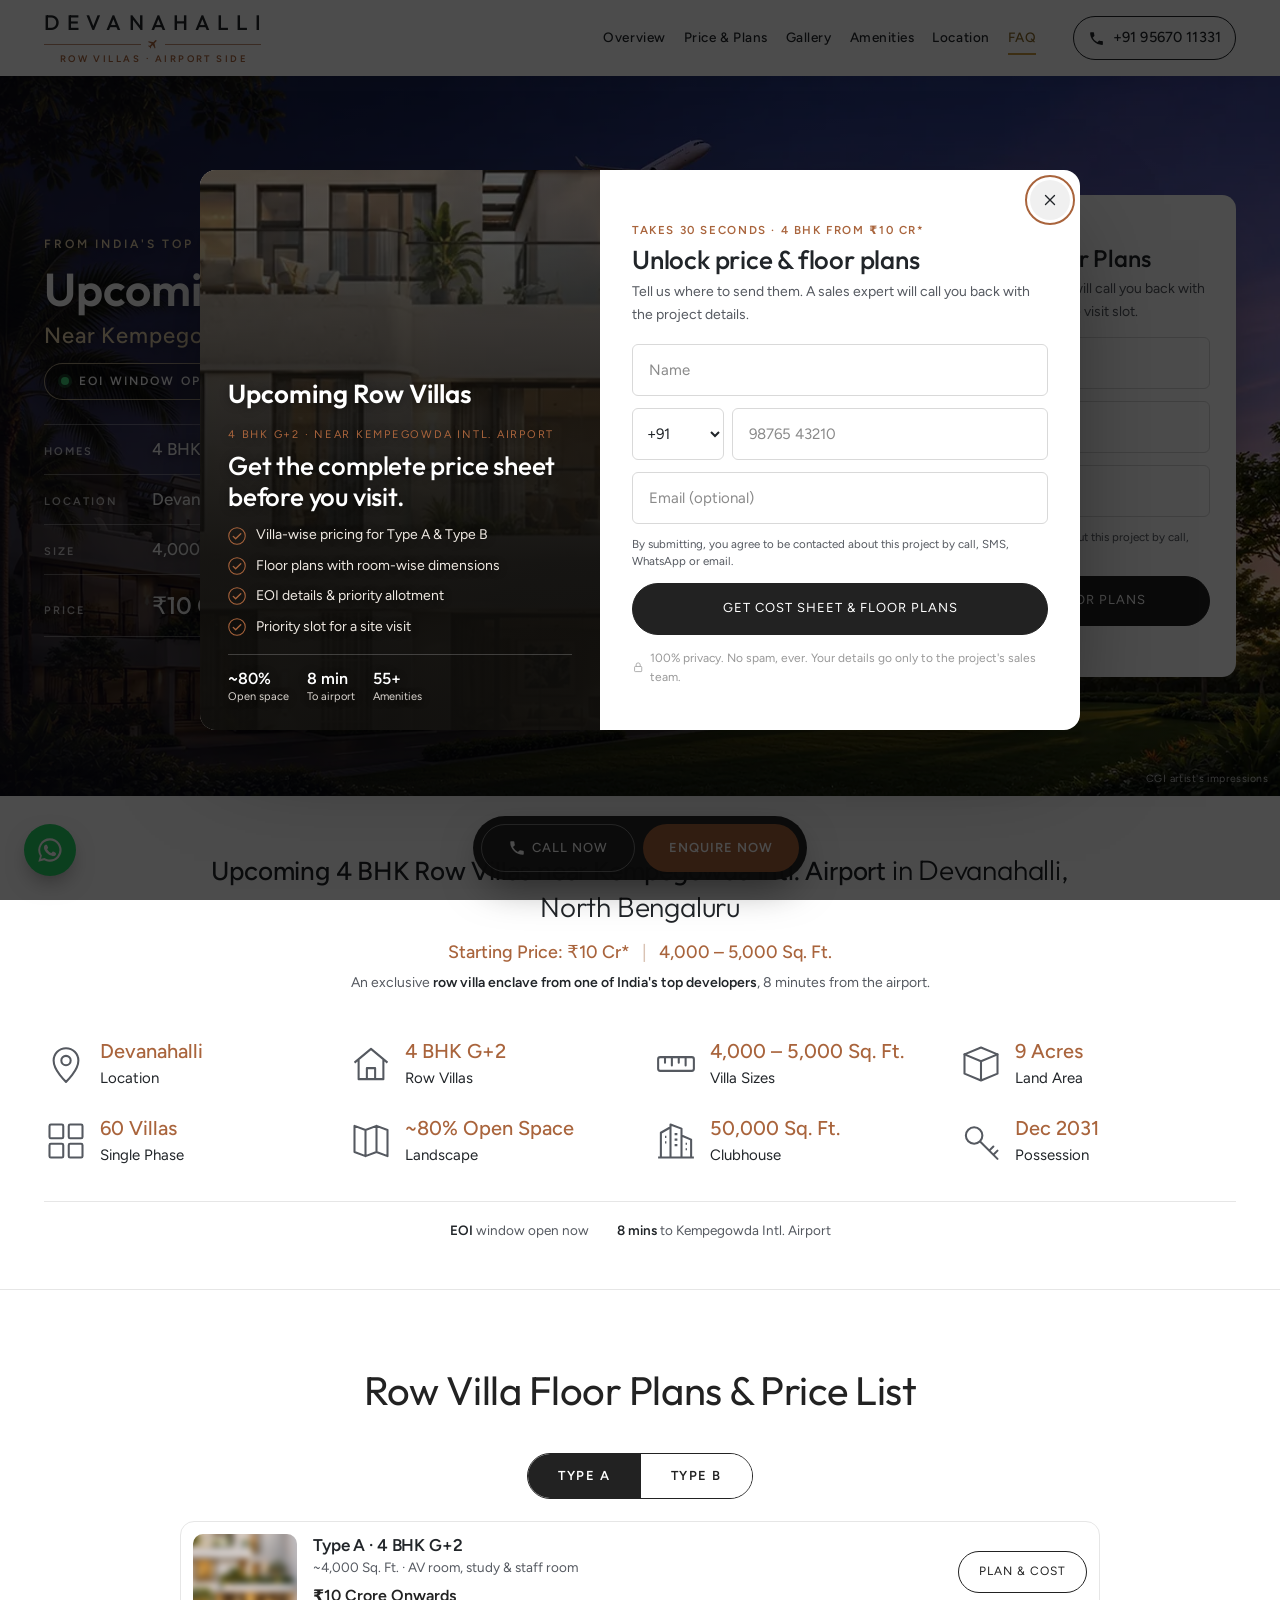
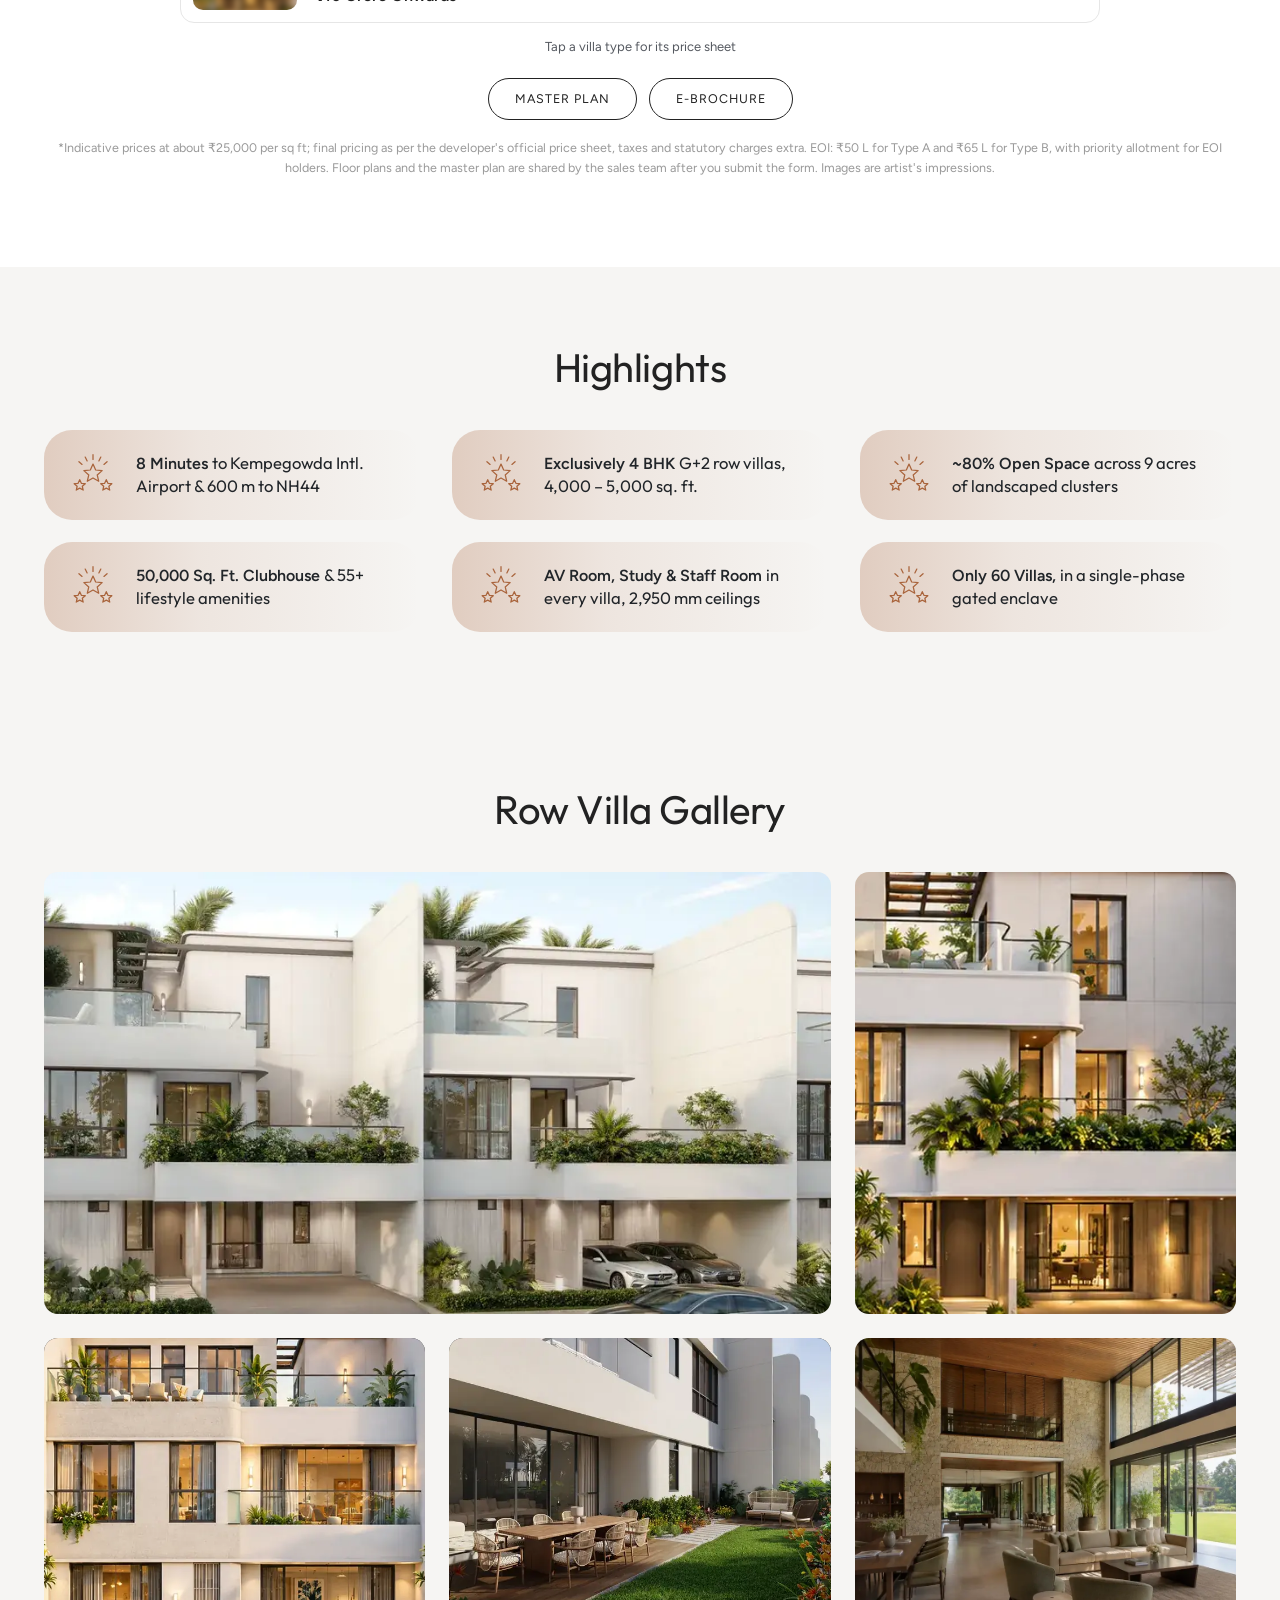
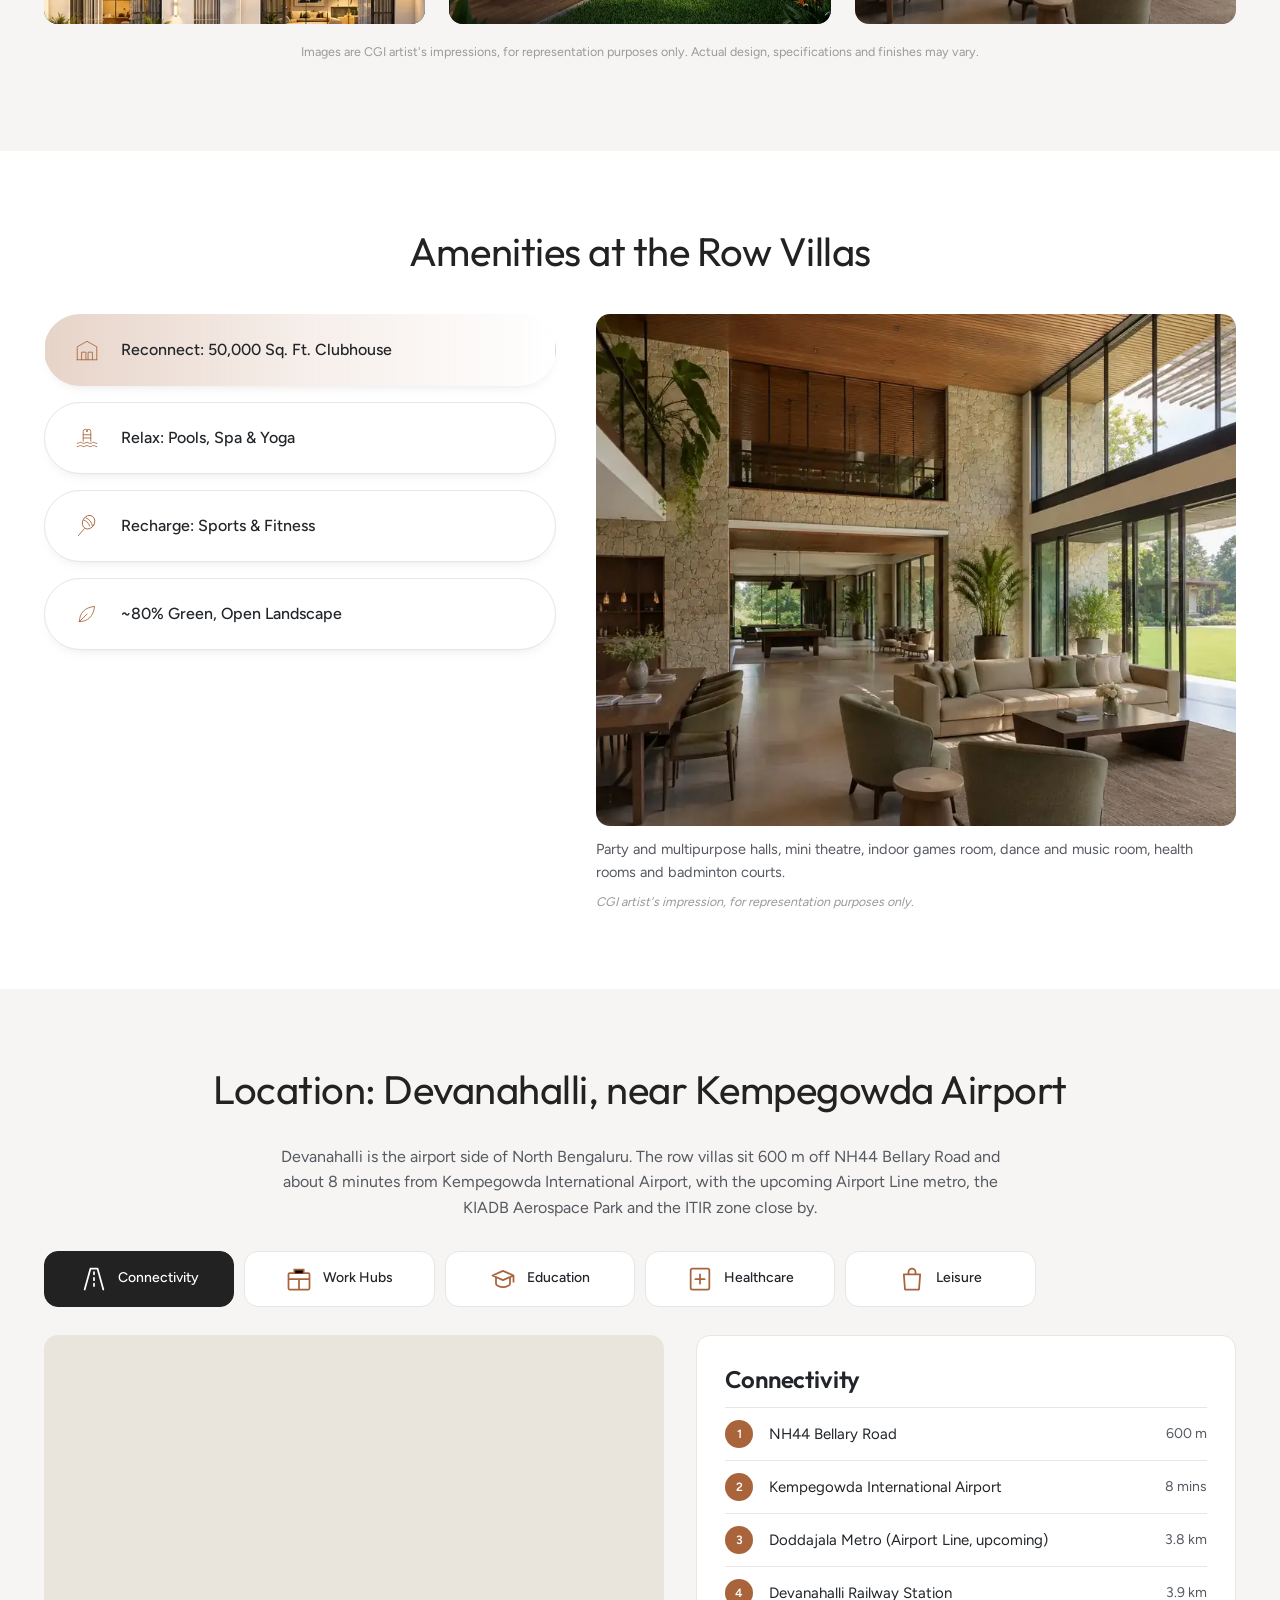
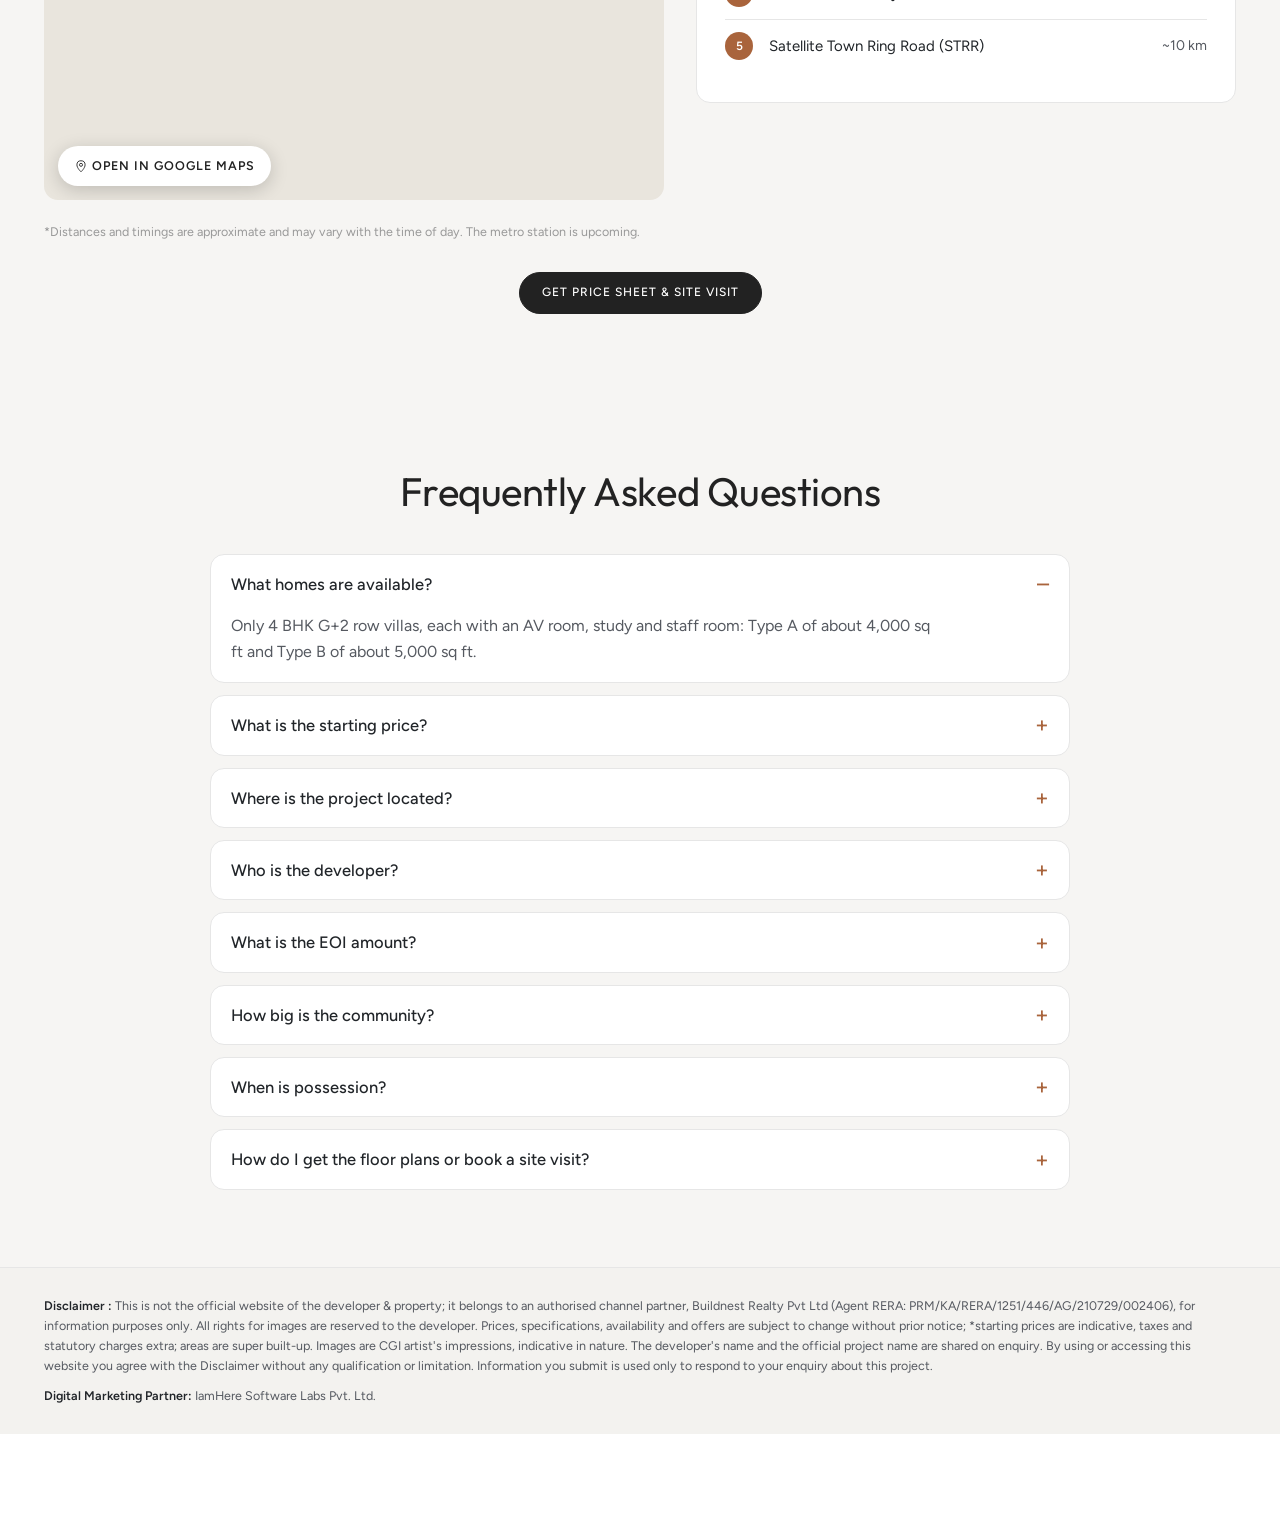
==== commit 7800be74: "Springwood page: drop junk-lead filters and consent tick-box, add Clarity - Remove junk number/name/" ====
--- a/index.html
+++ b/index.html
@@ -1,11 +1,19 @@
 <!DOCTYPE html>
 <html lang="en-IN">
 <head>
+<!-- Google Tag Manager -->
+<script>(function(w,d,s,l,i){w[l]=w[l]||[];w[l].push({'gtm.start':
+new Date().getTime(),event:'gtm.js'});var f=d.getElementsByTagName(s)[0],
+j=d.createElement(s),dl=l!='dataLayer'?'&l='+l:'';j.async=true;j.src=
+'https://www.googletagmanager.com/gtm.js?id='+i+dl;f.parentNode.insertBefore(j,f);
+})(window,document,'script','dataLayer','GTM-5VRFTRFF');</script>
+<!-- End Google Tag Manager -->
 <meta charset="utf-8">
 <meta name="viewport" content="width=device-width, initial-scale=1">
 <title>Upcoming 4 BHK Row Villas near Kempegowda Airport | From ₹10 Cr* | India's Top Developer</title>
 <meta name="description" content="Upcoming 4 BHK G+2 row villas near Kempegowda International Airport, Devanahalli, from India's top developer. 4,000 – 5,000 sq ft, from ₹10 Cr*. ~80% open space, 50,000 sq ft clubhouse. EOI open.">
 <meta name="theme-color" content="#222222">
+<link rel="canonical" href="https://upcomingnewlaunches.in/">
 <link rel="icon" type="image/png" sizes="32x32" href="assets/img/favicon-32x32.png">
 <link rel="apple-touch-icon" sizes="180x180" href="assets/img/apple-touch-icon.png">
 <meta property="og:type" content="website">
@@ -19,25 +27,26 @@
 <link rel="preload" href="assets/fonts/outfit-latin-600-normal.woff2" as="font" type="font/woff2" crossorigin>
 <link rel="preload" href="assets/fonts/figtree-latin-400-normal.woff2" as="font" type="font/woff2" crossorigin>
 <link rel="preload" as="image" href="assets/img/hero-row.webp" imagesrcset="assets/img/hero-row-640.webp 640w, assets/img/hero-row-900.webp 900w, assets/img/hero-row-1440.webp 1440w, assets/img/hero-row.webp 1920w" imagesizes="100vw" fetchpriority="high">
-<style>@keyframes pop{0%{opacity:0;transform:translateY(12px) scale(.98)}to{opacity:1;transform:none}}@keyframes heroFade{0%,39%,to{opacity:0}33%,5%{opacity:1}}@font-face{font-family:"Outfit";font-style:normal;font-weight:300;font-display:swap;src:url(assets/fonts/outfit-latin-300-normal.woff2)format("woff2")}@font-face{font-family:"Outfit";font-style:normal;font-weight:400;font-display:swap;src:url(assets/fonts/outfit-latin-400-normal.woff2)format("woff2")}@font-face{font-family:"Outfit";font-style:normal;font-weight:500;font-display:swap;src:url(assets/fonts/outfit-latin-500-normal.woff2)format("woff2")}@font-face{font-family:"Outfit";font-style:normal;font-weight:600;font-display:swap;src:url(assets/fonts/outfit-latin-600-normal.woff2)format("woff2")}@font-face{font-family:"Figtree";font-style:normal;font-weight:400;font-display:swap;src:url(assets/fonts/figtree-latin-400-normal.woff2)format("woff2")}@font-face{font-family:"Figtree";font-style:normal;font-weight:500;font-display:swap;src:url(assets/fonts/figtree-latin-500-normal.woff2)format("woff2")}@font-face{font-family:"Figtree";font-style:normal;font-weight:600;font-display:swap;src:url(assets/fonts/figtree-latin-600-normal.woff2)format("woff2")}:root{--ink:#212529;--grey:#999999;--grey-2:#555960;--beige:#9a7440;--beige-soft:rgba(154, 116, 64, .30);--beige-faint:rgba(154, 116, 64, .16);--navy:#1f3a33;--band:#f9f9f9;--band-2:#f8f7f7;--white:#ffffff;--line:#e6e6e6;--serif:"Source Serif 4", "Chronicle Display", Georgia, "Times New Roman", serif;--sans:"Figtree", "Ringside", system-ui, -apple-system, "Segoe UI", sans-serif;--wrap:1296px;--gutter:clamp(16px, 4vw, 44px);--header-h:76px;--radius:14px;--pill:50px;color-scheme:light}*,::after,::before{box-sizing:border-box}[hidden]{display:none!important}html{scroll-behavior:smooth;scroll-padding-top:calc(var(--header-h) + 12px);-webkit-text-size-adjust:100%;font-synthesis-weight:none}body{margin:0;font-family:var(--sans);font-weight:400;font-size:16px;line-height:1.6;color:var(--ink);background:var(--white);overflow-x:hidden;padding-bottom:calc(68px + env(safe-area-inset-bottom))}img{max-width:100%;height:auto;display:block}a,button{color:inherit}button{font:inherit;cursor:pointer}h1,h2,h3{margin:0;font-weight:500;line-height:1.15}p{margin:0 0 1em}.sprite{width:0;height:0;overflow:hidden}.skip,.sprite,.sr-only{position:absolute}.sr-only{width:1px;height:1px;overflow:hidden;clip:rect(0 0 0 0)}.skip{left:-999px;top:8px;background:var(--white);padding:8px 14px;z-index:100}.skip:focus{left:8px}[tabindex]:focus-visible,a:focus-visible,button:focus-visible{outline:2px solid var(--beige);outline-offset:3px}.wrap{width:100%;max-width:var(--wrap);margin:0 auto;padding:0 var(--gutter)}.center{text-align:center}.section{padding:clamp(48px,6vw,80px)0}.display,.hl-grid em,.intro-text h1 em{font-family:var(--serif)}.display{font-size:clamp(32px,3.4vw,40px);line-height:1.15;margin-bottom:clamp(26px,3.5vw,40px)}.fineprint{font-size:12.5px;color:var(--grey);margin-top:18px;line-height:1.6}.btn,.btn-outline{display:inline-flex;align-items:center;justify-content:center;border-radius:var(--pill);letter-spacing:1px;text-transform:uppercase}.btn{white-space:nowrap;gap:8px;min-height:42px;padding:0 22px;border:1px solid var(--dark);background:var(--dark);color:#fff;font-size:12px;font-weight:500;text-decoration:none;transition:background-color .2s,transform .2s,box-shadow .2s}.btn:hover{transform:translateY(-1px);box-shadow:0 10px 20px -12px rgba(0,0,0,.5)}.btn[disabled]{opacity:.65;cursor:progress}.btn-outline{min-height:46px;padding:0 26px;border:1px solid #000;background:0 0;color:#000;font-size:14px;font-weight:400;transition:background-color .2s,color .2s}.btn-outline:hover,.phone-pill:hover{background:var(--dark);color:#fff;border-color:var(--dark)}.site-header{position:sticky;top:0;z-index:40;background:var(--white);box-shadow:0 2px 12px rgba(0,0,0,.06)}.header-inner{height:var(--header-h);display:flex;align-items:center;justify-content:space-between;gap:16px}.brand,.phone-pill{display:inline-flex;align-items:center;min-height:44px}.brand img{height:38px;width:auto;max-width:none}.phone-pill{gap:10px;padding:0 18px;border:1px solid var(--ink);border-radius:var(--pill);font-size:16px;font-weight:500;text-decoration:none;letter-spacing:.01em;transition:background-color .2s,color .2s}@media (max-width:480px){.brand img{height:30px}.phone-pill{font-size:14px;padding:0 12px}}.banner,.g-grid button{background:var(--dark)}.banner>img{width:100%;height:clamp(260px,56vw,720px);object-fit:cover;object-position:50% 42%}.intro-band{background:var(--white);padding:clamp(32px,4.5vw,56px)0 clamp(28px,4vw,48px);border-bottom:1px solid var(--line)}.intro-top{display:grid;gap:22px;align-items:center;justify-items:center;text-align:center}.intro-text h1{font-family:var(--sans);font-weight:500;font-size:clamp(22px,2.2vw,26px);line-height:1.3;color:var(--ink)}.intro-text h1 em{font-weight:300;font-size:1.08em;color:var(--ink)}.intro-price,.kf-grid strong{font-weight:500;color:var(--beige)}.intro-price{margin:12px 0 0;font-size:clamp(15px,1.4vw,18px)}.intro-price i{font-style:normal;margin:0 8px;color:#d9c3b4}@media (min-width:900px){.intro-top{grid-template-columns:auto auto 1fr;gap:0;text-align:left;justify-items:stretch}.intro-top::before{content:"";grid-column:2;grid-row:1;width:1px;height:110px;background:var(--line);margin:0 48px}.intro-text{grid-column:3;grid-row:1}}.kf-grid{list-style:none;margin:clamp(28px,4vw,44px)0 0;padding:0;display:grid;grid-template-columns:repeat(2,minmax(0,1fr));gap:22px 16px}.hl-grid li,.kf-grid li{display:flex;align-items:center}.kf-grid li{gap:12px;min-width:0}.kf-grid svg{flex:0 0 auto;width:36px;height:36px;color:var(--grey-2)}.kf-grid strong{display:block;font-size:16px;line-height:1.25}.kf-grid span{display:block;margin-top:2px;font-size:13.5px;color:var(--ink)}@media (min-width:900px){.kf-grid{grid-template-columns:repeat(4,1fr);gap:26px 28px}.kf-grid svg{width:44px;height:44px}.kf-grid strong{font-size:20px}.kf-grid span{font-size:15px}}.highlights{background:var(--band)}.hl-grid{list-style:none;margin:0;padding:0;display:grid;grid-template-columns:1fr;gap:16px}.hl-grid li{gap:18px;min-height:90px;padding:18px 24px;border-radius:28px;background:linear-gradient(90deg,var(--beige-soft) 0%,var(--beige-faint) 41%,rgba(185,104,78,0) 100%)}.hl-grid svg{flex:0 0 auto;width:50px;height:50px}.hl-grid p{margin:0;font-size:16px;line-height:1.35}.hl-grid strong{font-weight:600}.hl-grid em{font-weight:400;font-size:1.04em}@media (min-width:700px){.hl-grid{grid-template-columns:repeat(2,1fr);gap:20px 24px}}@media (min-width:1100px){.hl-grid{grid-template-columns:repeat(3,1fr);gap:22px 32px}}.gallery-sec{background:var(--band)}.g-grid{display:grid;grid-template-columns:1fr;gap:20px}.g-grid button{display:block;width:100%;padding:0;border:0;border-radius:var(--radius);overflow:hidden;cursor:zoom-in}.am-panel img,.g-grid img{width:100%;aspect-ratio:4/3;object-fit:cover}.g-grid img{transition:transform .7s ease}.g-grid button:hover img{transform:scale(1.04)}@media (min-width:700px){.g-grid{grid-template-columns:repeat(2,1fr)}}@media (min-width:1000px){.g-grid{grid-template-columns:repeat(3,1fr);gap:24px}}.amenities{background:var(--white)}.am-split{display:grid;gap:28px;align-items:start}.am-tabs{list-style:none;margin:0;padding:0;display:grid;gap:16px}.am-tab{display:flex;align-items:center;gap:14px;width:100%;min-height:72px;padding:0 22px;border:1px solid var(--line);border-radius:var(--pill);background:var(--white);text-align:left;font-size:16px;font-weight:500;color:var(--ink);box-shadow:0 6px 16px -12px rgba(0,0,0,.25);transition:background .25s,border-color .25s}.am-tab:hover{border-color:var(--beige)}.am-tab.is-active{border-color:transparent;background:linear-gradient(90deg,var(--beige-soft) 0%,var(--beige-faint) 50%,rgba(185,104,78,0) 100%),var(--white)}.am-ic{flex:0 0 auto;width:40px;height:40px;display:grid;place-items:center;color:var(--beige)}.am-panels{position:relative}.am-panel{margin:0}.am-panel img{border-radius:var(--radius)}.am-panel figcaption{margin-top:12px;font-size:14.5px;color:var(--grey-2)}@media (min-width:900px){.am-split{grid-template-columns:1fr 1.25fr;gap:40px}.am-panel img{aspect-ratio:4/3.2}}.pricing{background:var(--band)}.fp-grid{display:grid;grid-template-columns:1fr;gap:32px}@media (min-width:700px){.fp-grid{grid-template-columns:repeat(2,1fr);gap:36px 28px}}@media (min-width:1000px){.fp-grid{grid-template-columns:repeat(3,1fr);gap:32px}}.about{background:var(--white)}.contact,.site-footer{border-top:1px solid var(--line)}.contact{background:var(--white)}.contact .display{margin-bottom:14px}.site-footer{background:var(--band-2);color:var(--grey-2);padding:28px 0 calc(96px + env(safe-area-inset-bottom));font-size:13px}.foot-grid{display:grid;gap:18px;align-items:start}.disclaimer{margin:0;font-size:12.5px;line-height:1.6;color:var(--grey-2)}.disclaimer strong{color:var(--ink);font-weight:600}.disclaimer a,.hl-grid p{color:var(--ink)}@media (min-width:900px){.foot-grid{grid-template-columns:100px 1fr auto;gap:24px}.site-footer{padding-bottom:28px}}.side-tab{display:none;position:fixed;right:0;top:40%;z-index:44;border:0;border-radius:10px 0 0 10px;background:var(--dark);color:#fff;transition:background-color .2s}.side-tab span{white-space:nowrap;font-size:12px;font-weight:500;letter-spacing:2px;text-transform:uppercase;transform:none;writing-mode:vertical-rl;transform:rotate(180deg);display:inline-block;line-height:1}@media (min-width:900px){.side-tab{display:grid;place-items:center}}.wa-float{position:fixed;left:20px;bottom:92px;z-index:44;width:52px;height:52px;border-radius:50%;display:grid;place-items:center;background:#25d366;color:#fff;box-shadow:0 10px 24px -8px rgba(0,0,0,.5)}@media (min-width:900px){.wa-float{bottom:28px;left:24px}}.action-bar{position:fixed;z-index:45;left:0;right:0;bottom:0;display:flex;gap:8px;padding:10px 12px calc(10px + env(safe-area-inset-bottom));background:rgba(34,34,34,.97);transform:translateY(110%);transition:transform .25s ease}.action-bar.is-visible{transform:none}.action-bar>*{flex:1 1 0;min-height:46px;display:inline-flex;align-items:center;justify-content:center;gap:6px;border-radius:var(--pill);font-weight:500;font-size:13px;letter-spacing:1px;text-transform:uppercase;text-decoration:none}.action-bar a{color:#fff;border:1px solid rgba(255,255,255,.4)}.action-bar button{flex-grow:1.4;border:0;background:#fff;color:var(--dark)}@media (min-width:900px){.action-bar{display:none}}.form-title{font-family:var(--serif);font-size:28px;line-height:1.15;margin-bottom:6px}.form-lede{font-size:14px;color:var(--grey-2);margin-bottom:18px}.lead-form{display:grid;gap:14px}.field{margin:0;padding:0;border:0;min-width:0}.lead-form input[type=email],.lead-form input[type=tel],.lead-form input[type=text],.lead-form select{width:100%;height:52px;padding:0 16px;border:1px solid #d9d9d9;border-radius:6px;background:#fff;font:inherit;font-size:15px;color:var(--ink)}.lead-form input::placeholder{color:#8a8a8a}.lead-form input:focus,.lead-form select:focus{outline:0;border-color:var(--beige);box-shadow:0 0 0 3px rgba(185,104,78,.25)}.lead-form input[aria-invalid=true]{border-color:#b3261e}.phone-row{display:grid;grid-template-columns:92px 1fr;gap:8px}.phone-row select{padding:0 10px}.consent,.err{font-size:12.5px}.consent{display:grid;grid-template-columns:20px 1fr;gap:10px;align-items:center;color:var(--grey-2);line-height:1.5;min-height:44px}.consent input{width:18px;height:18px;margin:0;accent-color:var(--dark)}.err{margin:4px 0 0;color:#b3261e}.err:empty,.form-status:empty{display:none}.form-status{margin:0;font-size:13.5px}.form-status.is-error{color:#8c1d18;background:#fbeceb;padding:10px 12px;border-radius:6px}.form-status a{font-weight:600}.hp{position:absolute!important;left:-9999px;width:1px;height:1px;overflow:hidden}.btn-submit{justify-self:start;min-width:140px}.form-success{text-align:left;padding:6px 0}.form-success h4{font-family:var(--serif);font-size:24px;font-weight:600;margin:0 0 8px}.form-success p{font-size:14px;color:var(--grey-2)}.form-success .tick{width:44px;height:44px;border-radius:50%;background:var(--beige);display:grid;place-items:center;margin-bottom:14px;color:#fff}.form-success .btn-dark{display:inline-flex;align-items:center;min-height:42px;padding:0 22px;border-radius:var(--pill);background:var(--dark);color:#fff;border:0;font-size:12px;letter-spacing:1px;text-transform:uppercase}dialog{border:0;padding:0}dialog::backdrop{background:rgba(0,0,0,.7)}.modal{max-height:calc(100svh - 24px);background:var(--white);color:var(--ink);box-shadow:0 40px 100px -30px rgba(0,0,0,.6)}.modal[open]{animation:pop .3s ease}.assure{display:flex;align-items:center;justify-content:center;gap:6px;margin:14px 0 0;font-size:12px;color:var(--grey)}.modal .btn-submit{justify-self:stretch;width:100%;background:var(--dark);color:#fff;border-color:var(--dark)}.modal-close{position:absolute;top:10px;right:10px;width:40px;height:40px;border:0;border-radius:50%;background:rgba(0,0,0,.06);color:var(--ink);display:grid;place-items:center;z-index:3}.modal-close:hover{background:rgba(0,0,0,.12)}.lightbox{width:100vw;height:100svh;max-width:none;max-height:none;background:rgba(15,15,15,.96);color:#fff}.lightbox[open]{display:grid;place-items:center}.lightbox figure{margin:0;max-width:min(1400px,94vw)}.lightbox img{max-height:82svh;width:auto;margin:0 auto;background:#fff}.lightbox figcaption{color:#cfc8c1;text-align:center;margin-top:10px;font-size:14px}.lightbox .modal-close{background:rgba(255,255,255,.12);color:#fff}.lb-nav{position:absolute;top:50%;transform:translateY(-50%);width:48px;height:64px;background:rgba(255,255,255,.08);border:0;color:#fff;font-size:36px}.lb-prev{left:8px}.lb-next{right:8px}.noscript{position:fixed;bottom:0;left:0;right:0;background:#f6e6df;padding:12px;text-align:center;margin:0;z-index:99}section[id]{scroll-margin-top:calc(var(--header-h) + 8px)}@media (prefers-reduced-motion:reduce){html{scroll-behavior:auto}*,::after,::before{transition:none!important;animation:none!important}}#am-relax img{object-position:50% 78%}.pricing{background:var(--white)}.location{background:var(--band);color:var(--ink)}.loc-intro,.ty-plans>p{text-align:center;color:var(--grey-2)}.loc-intro{max-width:760px;margin:-8px auto 30px;font-size:16px}.loc-tabs{list-style:none;margin:0 0 28px;padding:0;display:grid;grid-template-columns:repeat(3,1fr);gap:10px}.loc-tab{width:100%;min-height:64px;display:flex;flex-direction:column;align-items:center;justify-content:center;gap:6px;padding:10px 8px;border:1px solid var(--line);border-radius:var(--radius);background:var(--white);font-size:13px;font-weight:500;color:var(--ink);transition:background .25s,border-color .25s,color .25s}.loc-tab svg,.modal-perks svg{color:var(--beige)}.loc-tab:hover{border-color:var(--beige)}.loc-tab.is-active{background:var(--dark);border-color:var(--dark);color:#fff}.loc-tab.is-active svg{color:#fff}.loc-split{display:grid;gap:24px;align-items:start}.loc-map{margin:0}.loc-map button,.ty-grid button{display:block;width:100%;padding:0;background:#fff;cursor:zoom-in}.loc-map button,.loc-panels{border:1px solid var(--line);border-radius:var(--radius)}.loc-map button{overflow:hidden}.loc-map img{width:100%;height:auto}.loc-panels{background:var(--white);padding:24px 22px}.loc-panel h3,.ty-plans h2{font-family:var(--serif);font-weight:600}.loc-panel h3{font-size:24px;margin-bottom:14px}.loc-items{list-style:none;margin:0;padding:0}.loc-items li{display:grid;grid-template-columns:32px 1fr auto;align-items:center;gap:12px;padding:12px 0;border-top:1px solid var(--line);font-size:15px}.loc-no{width:28px;height:28px;border-radius:50%;background:var(--beige);color:#fff;font-size:12px;font-weight:600;display:grid;place-items:center}.loc-name{color:var(--ink)}.loc-time{color:var(--grey-2);white-space:nowrap;font-size:14px}.location .fineprint{margin-top:22px}@media (min-width:700px){.loc-tabs{grid-template-columns:repeat(6,1fr)}.loc-tab{flex-direction:row;gap:10px;min-height:56px;font-size:14px}}@media (min-width:900px){.loc-split{grid-template-columns:1.15fr 1fr;gap:32px}.loc-panels{padding:30px 28px}}.modal{width:min(880px,calc(100% - 24px));border-radius:16px;overflow:hidden auto}.modal-grid{display:grid;grid-template-columns:1fr}.modal-offer{position:relative;min-height:190px;background:var(--dark);color:#fff;overflow:hidden}.modal-photo{position:absolute;inset:0;width:100%;height:100%;object-fit:cover;object-position:50% 20%}.modal-offer-inner{position:relative;z-index:1;height:100%;display:flex;flex-direction:column;justify-content:flex-end;padding:22px 22px 20px;background:linear-gradient(180deg,rgba(10,10,10,.25)0,rgba(10,10,10,.6) 45%,rgba(10,10,10,.92) 100%)}.modal-eyebrow{margin:0 0 6px;font-size:11px;letter-spacing:.16em;text-transform:uppercase;color:var(--beige)}.modal-offer h3{font-family:var(--serif);font-size:22px;line-height:1.2;margin-bottom:12px}.modal-perks{margin:0;padding:0}.modal-perks,.modal-trust{list-style:none}.modal-perks{display:none;gap:8px}.modal-perks li{display:flex;align-items:center;gap:10px;font-size:14px;color:#eee8e1}.modal-perks svg{flex:0 0 auto}.modal-trust{display:flex;gap:18px;margin:16px 0 0;padding:14px 0 0;border-top:1px solid rgba(255,255,255,.2)}.modal-trust li{font-size:11px;line-height:1.3;color:#d9d4ce}.modal-trust strong{font-size:16px;color:#fff}.modal-inner{padding:24px 22px 20px}.modal-tag{margin:0 0 6px;font-size:11.5px;font-weight:600;letter-spacing:.14em;text-transform:uppercase;color:var(--beige)}.modal-inner .form-lede,.modal-inner .form-title{text-align:left}.modal-inner .form-title{font-size:26px}.modal .btn-submit{min-height:52px;font-size:13px}.modal .assure{justify-content:flex-start;text-align:left}.modal .lead-form{gap:12px}@media (min-width:860px){.modal-grid{grid-template-columns:400px 1fr;min-height:560px}.modal-offer{min-height:0}.modal-offer-inner{padding:30px 28px 26px}.modal-perks{display:grid}.modal-offer h3{font-size:26px}.modal-inner{padding:34px 32px 26px;display:flex;flex-direction:column;justify-content:center}.modal-close{background:rgba(0,0,0,.06)}}.ty,.ty-grid figure{background:var(--band)}.ty{min-height:calc(100vh - var(--header-h));display:grid;place-items:start center;padding:clamp(40px,6vw,80px)0}.ty-card{background:var(--white);border-radius:16px;box-shadow:0 30px 60px -40px rgba(0,0,0,.35);max-width:760px;width:100%;padding:clamp(28px,5vw,56px);text-align:center}.ty-tick{width:64px;height:64px;border-radius:50%;background:var(--beige);color:#fff;display:grid;place-items:center;margin:0 auto 18px}.ty-card .display{margin-bottom:10px}.ty-lede{font-size:17px;color:var(--grey-2);max-width:52ch;margin:0 auto 26px}.ty-steps{list-style:none;margin:0 auto 30px;padding:0;display:grid;gap:12px;text-align:left;max-width:520px}.ty-steps li{display:grid;grid-template-columns:32px 1fr;gap:12px;align-items:start;font-size:15px;color:var(--ink)}.ty-steps .no{width:28px;height:28px;border-radius:50%;background:var(--dark);color:#fff;font-size:12px;font-weight:600;display:grid;place-items:center;margin-top:1px}.ty-actions{display:flex;flex-wrap:wrap;justify-content:center;gap:12px;margin-bottom:8px}.ty-actions .btn,.ty-actions .btn-outline{min-height:48px}.ty-plans{margin-top:36px;padding-top:28px;border-top:1px solid var(--line);text-align:left}.ty-plans h2{margin-bottom:6px;text-align:center}.ty-plans>p{font-size:14.5px;margin-bottom:18px}.ty-grid{display:grid;grid-template-columns:1fr;gap:16px}.ty-grid figure{margin:0;border-radius:var(--radius);overflow:hidden}.ty-grid button{border:0}.ty-grid figcaption{padding:10px 14px 12px;font-size:13.5px;color:var(--ink)}.modal-trust strong,.ty-grid figcaption strong{display:block;font-weight:600}.ty-back{display:inline-block;margin-top:24px;font-size:14px;color:var(--grey-2)}@media (min-width:700px){.ty-grid{grid-template-columns:repeat(3,1fr)}}.side-tab{width:46px;height:auto;padding:22px 0}.modal-close,.modal-close *{pointer-events:auto}.modal-close svg{pointer-events:none}.hero{position:relative;isolation:isolate}.hero>img{height:clamp(420px,60vw,760px)}.hero-shade{position:absolute;inset:0;z-index:0;background:linear-gradient(90deg,rgba(10,10,10,.55)0,rgba(10,10,10,.25) 45%,rgba(10,10,10,.15) 100%),linear-gradient(0deg,rgba(10,10,10,.5),transparent 40%)}.hero-grid{position:relative;z-index:1;display:grid;gap:22px;padding-top:28px;padding-bottom:28px}.hero-copy{color:#fff;text-align:center}.hero-form{background:var(--white);border-radius:var(--radius);padding:22px 20px 18px;box-shadow:0 40px 80px -30px rgba(0,0,0,.6);max-width:440px;width:100%;margin:0 auto}.hf-tag{margin:0 0 6px;font-size:11px;font-weight:600;letter-spacing:.16em;text-transform:uppercase;color:var(--beige)}.hero-form .form-title,.ty-plans h2{font-size:24px}.hero-form .form-lede{margin-bottom:14px}.hero-form .lead-form{gap:12px}.hero-form .btn-submit{justify-self:stretch;width:100%;background:var(--dark);color:#fff;border-color:var(--dark);min-height:50px;font-size:13px}.hero-form .assure{justify-content:flex-start;margin-top:12px}@media (max-width:899px){.hero{background:var(--white)}.hero>img{position:absolute;inset:0;width:100%;height:100%}.hero-shade{background:linear-gradient(180deg,rgba(10,10,10,.35)0,rgba(10,10,10,.7) 100%)}.hero-grid{padding-top:36px;padding-bottom:36px}}@media (min-width:900px){.hero>img{position:absolute;inset:0;width:100%;height:100%}.hero,.hero-grid{align-items:center}.hero{min-height:clamp(560px,62vw,720px);display:flex}.hero-grid{grid-template-columns:minmax(0,1fr) 420px;gap:48px;padding-top:56px;padding-bottom:56px;width:100%}.hero-copy{text-align:left}.hero-form{margin:0 0 0 auto;padding:26px 26px 20px}}.hero-shade{background:linear-gradient(90deg,rgba(8,8,8,.82)0,rgba(8,8,8,.62) 32%,rgba(8,8,8,.3) 60%,rgba(8,8,8,.15) 100%),linear-gradient(0deg,rgba(8,8,8,.55),transparent 45%)}.hero-copy{text-shadow:0 2px 14px rgba(0,0,0,.55)}@media (max-width:899px){.hero-shade{background:linear-gradient(180deg,rgba(8,8,8,.6)0,rgba(8,8,8,.7) 40%,rgba(8,8,8,.8) 100%)}}.ty{display:block}.ty>.wrap{display:flex;justify-content:center}.ty-card{margin:0 auto}.foot-credits{margin-top:10px}.why-cta{text-align:center;margin:30px 0 0}.intro-aka{margin:6px 0 0;font-size:14px;color:var(--grey-2)}.intro-aka strong,.ss-trust strong{color:var(--ink);font-weight:600}button.phone-pill{background:0 0;cursor:pointer}.hero{background-color:#2b2b2b}.am-panel img,.g-grid img,.modal-photo{background:linear-gradient(135deg,#ece6dc,#d9cfbf)}.am-rep{display:block;margin-top:8px;font-size:12.5px;font-style:italic;color:var(--grey)}.hero>.hero-slide{position:absolute;inset:0;width:100%;height:100%;object-fit:cover;z-index:-1}.hero>.hero-slide:nth-of-type(1){animation-delay:-1s}.hero>.hero-slide:nth-of-type(2){animation-delay:5s}.hero>.hero-slide:nth-of-type(3){animation-delay:11s}.hero>.hero-slide:nth-of-type(1){opacity:1}@media (prefers-reduced-motion:reduce){.hero>.hero-slide{animation:none}.hero>.hero-slide:not(:nth-of-type(1)){display:none}}.hero-rep{position:absolute;z-index:1;right:12px;bottom:8px;margin:0;font-size:10.5px;letter-spacing:.04em;color:rgba(255,255,255,.75);text-shadow:0 1px 4px rgba(0,0,0,.6)}@media (min-width:700px){.g-grid>button:first-child{grid-column:span 2}.g-grid>button:first-child img{aspect-ratio:auto;height:100%}.g-grid>button:nth-child(2) img{aspect-ratio:auto;height:100%}.g-grid>button{height:100%}}.loc-gmap{position:relative;margin:0;border-radius:var(--radius);overflow:hidden;background:#e9e5dd;aspect-ratio:4/3;max-width:100%}.loc-gmap iframe{position:absolute;inset:0;width:100%;height:100%;border:0;display:block}.loc-gmap-link{position:absolute;left:14px;bottom:14px;display:inline-flex;align-items:center;padding:10px 16px;border-radius:999px;background:#fff;color:var(--dark);font-size:12.5px;font-weight:600;letter-spacing:.08em;text-transform:uppercase;text-decoration:none;box-shadow:0 4px 18px rgba(0,0,0,.18)}.loc-gmap-link:hover{background:#e7d3ad}.hero-eoi{flex-wrap:wrap;justify-content:center;background:#e7c56f;font-size:clamp(13px,1.1vw,15px);text-shadow:none;box-shadow:0 6px 24px rgba(0,0,0,.35);max-width:100%;display:flex;width:fit-content}@media (min-width:900px){.hero-eoi{margin-left:0}}@font-face{font-family:"SW Cormorant";font-style:normal;font-weight:500;font-display:swap;src:url(assets/fonts/cormorant-garamond-latin-500-normal.woff2)format("woff2")}@font-face{font-family:"SW Cormorant";font-style:italic;font-weight:500;font-display:swap;src:url(assets/fonts/cormorant-garamond-latin-500-italic.woff2)format("woff2")}.action-bar{transform:none}.action-bar .ab-callback{flex-grow:1.3;background:0 0;color:#fff;border:1px solid rgba(255,255,255,.55)}.action-bar .ab-callback:hover{background:rgba(255,255,255,.1)}.action-bar .ab-enquire{flex-grow:1;background:#e7c56f}.action-bar .ab-enquire:hover{background:#f0d48a}.action-bar>*{cursor:pointer;padding:0 10px}@media (max-width:380px){.action-bar>*{font-size:11.5px;letter-spacing:.5px}.action-bar .ab-callback svg{display:none}}@media (min-width:900px){.action-bar{display:flex;left:50%;right:auto;bottom:20px;width:auto;padding:8px;gap:8px;border-radius:999px;box-shadow:0 14px 40px -12px rgba(0,0,0,.55)}.action-bar,.action-bar.is-visible{transform:translateX(-50%)}.action-bar>*{flex:0 0 auto;min-height:48px;padding:0 26px;font-size:13px}.side-tab{display:none}.wa-float{bottom:24px}body{padding-bottom:88px}}.action-bar>*,.site-nav a{white-space:nowrap}@media (max-width:599px){.action-bar .ab-long{display:none}}.site-nav{display:flex;align-items:center;gap:clamp(14px,1.8vw,28px);margin-left:auto;margin-right:clamp(8px,1.6vw,22px)}.site-nav a{position:relative;font-size:13.5px;font-weight:500;letter-spacing:.04em;color:var(--ink);text-decoration:none;padding:6px 0}.site-nav a::after{content:"";position:absolute;left:0;right:0;bottom:0;height:2px;background:#c99a3f;transform:scaleX(0);transform-origin:left;transition:transform .2s}.site-nav a.is-active::after,.site-nav a:hover::after{transform:scaleX(1)}.site-nav a.is-active{color:#8a6a2a}.nav-toggle{display:none;width:44px;height:44px;padding:0;border:1px solid var(--line, #ddd);border-radius:50%;background:#fff;flex:none;flex-direction:column;align-items:center;justify-content:center;gap:4px;cursor:pointer}.nav-toggle span{display:block;width:18px;height:2px;background:var(--ink, #222);border-radius:2px;transition:transform .2s,opacity .2s}.nav-toggle[aria-expanded=true] span:nth-child(1){transform:translateY(6px) rotate(45deg)}.nav-toggle[aria-expanded=true] span:nth-child(2){opacity:0}.nav-toggle[aria-expanded=true] span:nth-child(3){transform:translateY(-6px) rotate(-45deg)}@media (max-width:1099px){.nav-toggle{display:inline-flex;margin-left:auto}.site-nav{display:none;position:absolute;top:100%;left:0;right:0;margin:0;flex-direction:column;align-items:stretch;gap:0;background:#fff;box-shadow:0 14px 24px -12px rgba(0,0,0,.25);padding:6px max(16px,env(safe-area-inset-right,0)) 14px max(16px,env(safe-area-inset-left,0))}.site-nav.is-open{display:flex}.site-nav a{padding:14px 4px;font-size:15px;border-bottom:1px solid #eee}.site-nav a:last-child{border-bottom:0}.site-nav a::after{display:none}.site-header{position:sticky}.header-inner{position:relative}}@media (max-width:599px){.header-inner>.phone-pill{display:none}}@media (max-width:1099px){.nav-toggle{margin-left:auto}}@media (max-width:599px){.header-inner{gap:10px}.nav-toggle{width:40px;height:40px}}.modal-offer>img{filter:saturate(.7) brightness(.72)}.modal-offer-inner{background:linear-gradient(180deg,rgba(14,13,11,.55)0,rgba(14,13,11,.78) 38%,rgba(14,13,11,.94) 70%,rgba(14,13,11,.97) 100%)}.modal-offer-inner,.modal-offer-inner *{text-shadow:0 1px 10px rgba(0,0,0,.45)}:root{--beige:#a9643c;--beige-soft:rgba(169, 100, 60, .28);--beige-faint:rgba(169, 100, 60, .11);--navy:#222222;--dark:#222222;--band:#f6f5f3;--band-2:#f3f2ef;--serif:"Outfit", "Henderson Sans", "Figtree", system-ui, sans-serif}.btn:hover,.side-tab:hover{background:#000}.btn-outline{border-color:var(--dark);color:var(--dark)}.display{color:var(--dark);font-weight:400;letter-spacing:-.012em}.form-title,.modal-offer h3,h1,h2,h3{letter-spacing:-.008em}.display em,.hl-grid em,.intro-text em,.intro-text h1 em,h1 em{font-style:normal}.form-title,.modal-offer h3{font-weight:500}.hl-grid svg{color:var(--beige)}.intro-aka,.ss-trust span{overflow-wrap:anywhere}.hero-eoi{background:#fff}.cr-hint,.ss-trust{color:var(--grey-2);text-align:center}.cr-hint{margin:14px 0 0;font-size:13px}.ss-trust{display:flex;flex-wrap:wrap;justify-content:center;gap:8px 28px;margin:clamp(22px,3vw,34px)0 0;padding-top:18px;border-top:1px solid var(--line);font-size:13.5px}.hero-form .js-form-slot{min-height:0}@media (max-width:899px){.hero-eoi{margin-top:12px;padding:7px 14px 7px 12px;font-size:11.5px}.hero-form .form-lede{display:none}}.ss-faq{background:var(--band)}.ss-faq-list{max-width:860px;margin:0 auto;display:grid;gap:12px}.ss-faq details{background:var(--white);border:1px solid var(--line);border-radius:var(--radius);padding:0 20px}.ss-faq summary{cursor:pointer;list-style:none;display:flex;justify-content:space-between;align-items:center;gap:16px;padding:16px 0;font-weight:500;font-size:16.5px}.ss-faq summary::-webkit-details-marker{display:none}.ss-faq summary::after{content:"+";flex:none;font-size:22px;line-height:1;color:var(--beige)}.ss-faq details[open] summary::after{content:"–"}.ss-faq details p{margin:0 0 18px;color:var(--grey-2);max-width:70ch;overflow-wrap:anywhere}.seg{display:flex;width:max-content;max-width:100%;margin:0 auto 22px;border:1px solid var(--dark);border-radius:var(--pill);overflow:hidden}.seg-tab{border:0;background:var(--white);color:var(--dark);min-height:44px;padding:0 30px;font-size:13px;font-weight:600;letter-spacing:.12em;text-transform:uppercase}.seg-tab.is-active{background:var(--dark);color:#fff}.cr-list{display:grid;gap:12px;max-width:920px;margin:0 auto}.cr-list[hidden]{display:none}.cr{display:flex;align-items:center;gap:16px;padding:12px;border:1px solid var(--line);border-radius:var(--radius);background:var(--white)}.cr-img{flex:0 0 104px;height:76px;padding:0;border:0;border-radius:10px;overflow:hidden;background:#f3f2ef;cursor:pointer}.cr-img img{width:100%;height:100%;object-fit:cover;filter:blur(3px);transform:scale(1.15)}.cr-txt{flex:1;min-width:0}.cr-txt h3{font-family:var(--sans);font-size:17px;font-weight:600;color:var(--ink)}.cr-txt p{margin:2px 0 0;font-size:13.5px;color:var(--grey-2)}.cr-txt .cr-price{margin-top:4px;font-size:16px;font-weight:600;color:var(--dark)}.cr-txt .cr-price.ask{color:var(--beige);font-weight:500}.cr .btn-outline{flex:none;min-height:42px;padding:0 20px;font-size:12px;white-space:nowrap}.cr-links{display:flex;flex-wrap:wrap;gap:12px;justify-content:center;margin-top:20px}.cr-links .btn-outline{min-height:42px;font-size:12.5px}@media (max-width:600px){.cr{flex-wrap:wrap;gap:12px}.cr-img{flex-basis:84px;height:62px}.cr .btn-outline{width:100%}}@media (min-width:700px){.ty-grid{grid-template-columns:repeat(2,1fr)}}.ty-grid img{width:100%;aspect-ratio:4/3;object-fit:contain;background:#fff;padding:10px}.action-bar .ab-enquire{background:var(--beige);color:#fff;font-weight:600}.ho-rows{margin:6px 0 0;max-width:440px;text-shadow:0 1px 10px rgba(0,0,0,.6)}.ho-rows>div{display:grid;grid-template-columns:96px 1fr;align-items:baseline;gap:12px;padding:11px 0;border-top:1px solid rgba(255,255,255,.32);text-align:left}.ho-rows>div:last-child{border-bottom:1px solid rgba(255,255,255,.32)}.ho-rows dt{font-size:11px;font-weight:600;letter-spacing:.18em;text-transform:uppercase;color:#fff;opacity:.75}.ho-rows dd{margin:0;font-size:17px;font-weight:500;color:#fff}.brand-text .bt-1,.ho-rows-price dd{font-family:var(--serif);font-size:24px}@media (max-width:899px){.ho-rows{margin:4px auto 0}.ho-rows>div{grid-template-columns:78px 1fr;padding:8px 0}.ho-rows dd{font-size:15px}.ho-rows-price dd{font-size:20px}}.phone-pill{white-space:nowrap;flex:none}@media (min-width:900px) and (max-width:1439px){.phone-pill{font-size:14.5px;padding:0 14px;gap:8px}.site-nav{gap:18px}}.brand-text{display:inline-flex;flex-direction:column;align-items:center;justify-content:center;text-decoration:none;color:var(--ink);line-height:1}.brand-text .bt-1{font-size:21px;font-weight:500;letter-spacing:.34em;margin-right:-.34em;text-transform:uppercase}.brand-text .bt-rule{display:flex;align-items:center;gap:6px;width:100%;margin:5px 0 4px;color:var(--beige)}.brand-text .bt-rule::after,.brand-text .bt-rule::before{content:"";flex:1;height:1px;background:currentColor;opacity:.7}.brand-text .bt-rule svg{flex:none;transform:rotate(45deg)}.brand-text .bt-2,.hero-kicker{font-weight:600;text-transform:uppercase}.brand-text .bt-2{font-size:9.5px;letter-spacing:.26em;margin-right:-.26em;color:var(--beige)}@media (max-width:480px){.brand-text .bt-1{font-size:16px;letter-spacing:.26em;margin-right:-.26em}.brand-text .bt-2{font-size:8px;letter-spacing:.18em;margin-right:-.18em}}.hero-kicker{margin:0 0 10px;font-size:12px;letter-spacing:.24em;color:#e7d3ad}.hero-eoi,.hero-word{font-weight:600;color:#fff}.hero-word{margin:0 0 14px;font-family:var(--serif);font-size:clamp(30px,3.6vw,48px);line-height:1.12}.hero-word span{display:block;margin-top:8px;font-family:var(--sans);font-size:.48em;font-weight:500;letter-spacing:.04em;color:#e7d3ad}.hero-eoi{display:inline-flex;align-items:center;gap:10px;margin:0 0 18px;padding:8px 16px;border:1px solid rgba(231,211,173,.7);border-radius:999px;background:rgba(0,0,0,.28);font-size:12px;letter-spacing:.18em;text-transform:uppercase}.hero-eoi i{width:8px;height:8px;border-radius:50%;background:#3fd17a;box-shadow:0 0 0 3px rgba(63,209,122,.25)}.foot-nologo,.intro-top-nologo{grid-template-columns:1fr!important}.intro-top-nologo .intro-text{max-width:860px;margin:0 auto;grid-column:1/-1!important;justify-self:center;text-align:center}.modal-word{margin:0 0 12px;font-family:var(--serif);font-size:26px;font-weight:600;color:#fff}.loc-gmap{min-height:360px}.intro-top-nologo::before{display:none!important}.hero>.hero-slide{animation:none!important;opacity:1!important;object-position:50% 72%}@media (max-width:899px){.hero>.hero-slide{object-position:40% 40%}}.hero-shade{background:linear-gradient(90deg,rgba(14,12,30,.66)0,rgba(14,12,30,.42) 34%,rgba(14,12,30,.12) 62%,rgba(14,12,30,0) 100%),linear-gradient(0deg,rgba(10,8,20,.35),transparent 35%)!important}@media (max-width:899px){.hero-shade{background:linear-gradient(180deg,rgba(14,12,30,.45)0,rgba(14,12,30,.55) 45%,rgba(14,12,30,.7) 100%)!important}}a.btn-outline{text-decoration:none}</style>
-
-<script src="assets/js/config.js?v=4" defer></script>
-<script>document.addEventListener("DOMContentLoaded",function(){
-  window.dataLayer = window.dataLayer || [];
-  (function (id) {
-    if (!id) return;
-    (function(w,d,s,l,i){w[l]=w[l]||[];w[l].push({'gtm.start':new Date().getTime(),event:'gtm.js'});var f=d.getElementsByTagName(s)[0],j=d.createElement(s),dl=l!='dataLayer'?'&l='+l:'';j.async=true;j.src='https://www.googletagmanager.com/gtm.js?id='+i+dl;f.parentNode.insertBefore(j,f);})(window,document,'script','dataLayer',id);
-  })(window.MZ_CONFIG && window.MZ_CONFIG.gtmId);
-});</script>
-
+<style>@keyframes pop{0%{opacity:0;transform:translateY(12px) scale(.98)}to{opacity:1;transform:none}}@keyframes heroFade{0%,39%,to{opacity:0}33%,5%{opacity:1}}@font-face{font-family:"Outfit";font-style:normal;font-weight:300;font-display:swap;src:url(assets/fonts/outfit-latin-300-normal.woff2)format("woff2")}@font-face{font-family:"Outfit";font-style:normal;font-weight:400;font-display:swap;src:url(assets/fonts/outfit-latin-400-normal.woff2)format("woff2")}@font-face{font-family:"Outfit";font-style:normal;font-weight:500;font-display:swap;src:url(assets/fonts/outfit-latin-500-normal.woff2)format("woff2")}@font-face{font-family:"Outfit";font-style:normal;font-weight:600;font-display:swap;src:url(assets/fonts/outfit-latin-600-normal.woff2)format("woff2")}@font-face{font-family:"Figtree";font-style:normal;font-weight:400;font-display:swap;src:url(assets/fonts/figtree-latin-400-normal.woff2)format("woff2")}@font-face{font-family:"Figtree";font-style:normal;font-weight:500;font-display:swap;src:url(assets/fonts/figtree-latin-500-normal.woff2)format("woff2")}@font-face{font-family:"Figtree";font-style:normal;font-weight:600;font-display:swap;src:url(assets/fonts/figtree-latin-600-normal.woff2)format("woff2")}:root{--ink:#212529;--grey:#999999;--grey-2:#555960;--beige:#9a7440;--beige-soft:rgba(154, 116, 64, .30);--beige-faint:rgba(154, 116, 64, .16);--navy:#1f3a33;--band:#f9f9f9;--band-2:#f8f7f7;--white:#ffffff;--line:#e6e6e6;--serif:"Source Serif 4", "Chronicle Display", Georgia, "Times New Roman", serif;--sans:"Figtree", "Ringside", system-ui, -apple-system, "Segoe UI", sans-serif;--wrap:1296px;--gutter:clamp(16px, 4vw, 44px);--header-h:76px;--radius:14px;--pill:50px;color-scheme:light}*,::after,::before{box-sizing:border-box}[hidden]{display:none!important}html{scroll-behavior:smooth;scroll-padding-top:calc(var(--header-h) + 12px);-webkit-text-size-adjust:100%;font-synthesis-weight:none}body{margin:0;font-family:var(--sans);font-weight:400;font-size:16px;line-height:1.6;color:var(--ink);background:var(--white);overflow-x:hidden;padding-bottom:calc(68px + env(safe-area-inset-bottom))}img{max-width:100%;height:auto;display:block}a,button{color:inherit}button{font:inherit;cursor:pointer}h1,h2,h3{margin:0;font-weight:500;line-height:1.15}p{margin:0 0 1em}.sprite{width:0;height:0;overflow:hidden}.skip,.sprite,.sr-only{position:absolute}.sr-only{width:1px;height:1px;overflow:hidden;clip:rect(0 0 0 0)}.skip{left:-999px;top:8px;background:var(--white);padding:8px 14px;z-index:100}.skip:focus{left:8px}[tabindex]:focus-visible,a:focus-visible,button:focus-visible{outline:2px solid var(--beige);outline-offset:3px}.wrap{width:100%;max-width:var(--wrap);margin:0 auto;padding:0 var(--gutter)}.center{text-align:center}.section{padding:clamp(48px,6vw,80px)0}.display,.hl-grid em,.intro-text h1 em{font-family:var(--serif)}.display{font-size:clamp(32px,3.4vw,40px);line-height:1.15;margin-bottom:clamp(26px,3.5vw,40px)}.fineprint{font-size:12.5px;color:var(--grey);margin-top:18px;line-height:1.6}.btn,.btn-outline{display:inline-flex;align-items:center;justify-content:center;border-radius:var(--pill);letter-spacing:1px;text-transform:uppercase}.btn{white-space:nowrap;gap:8px;min-height:42px;padding:0 22px;border:1px solid var(--dark);background:var(--dark);color:#fff;font-size:12px;font-weight:500;text-decoration:none;transition:background-color .2s,transform .2s,box-shadow .2s}.btn:hover{transform:translateY(-1px);box-shadow:0 10px 20px -12px rgba(0,0,0,.5)}.btn[disabled]{opacity:.65;cursor:progress}.btn-outline{min-height:46px;padding:0 26px;border:1px solid #000;background:0 0;color:#000;font-size:14px;font-weight:400;transition:background-color .2s,color .2s}.btn-outline:hover,.phone-pill:hover{background:var(--dark);color:#fff;border-color:var(--dark)}.site-header{position:sticky;top:0;z-index:40;background:var(--white);box-shadow:0 2px 12px rgba(0,0,0,.06)}.header-inner{height:var(--header-h);display:flex;align-items:center;justify-content:space-between;gap:16px}.brand,.phone-pill{display:inline-flex;align-items:center;min-height:44px}.brand img{height:38px;width:auto;max-width:none}.phone-pill{gap:10px;padding:0 18px;border:1px solid var(--ink);border-radius:var(--pill);font-size:16px;font-weight:500;text-decoration:none;letter-spacing:.01em;transition:background-color .2s,color .2s}@media (max-width:480px){.brand img{height:30px}.phone-pill{font-size:14px;padding:0 12px}}.banner,.g-grid button{background:var(--dark)}.banner>img{width:100%;height:clamp(260px,56vw,720px);object-fit:cover;object-position:50% 42%}.intro-band{background:var(--white);padding:clamp(32px,4.5vw,56px)0 clamp(28px,4vw,48px);border-bottom:1px solid var(--line)}.intro-top{display:grid;gap:22px;align-items:center;justify-items:center;text-align:center}.intro-text h1{font-family:var(--sans);font-weight:500;font-size:clamp(22px,2.2vw,26px);line-height:1.3;color:var(--ink)}.intro-text h1 em{font-weight:300;font-size:1.08em;color:var(--ink)}.intro-price,.kf-grid strong{font-weight:500;color:var(--beige)}.intro-price{margin:12px 0 0;font-size:clamp(15px,1.4vw,18px)}.intro-price i{font-style:normal;margin:0 8px;color:#d9c3b4}@media (min-width:900px){.intro-top{grid-template-columns:auto auto 1fr;gap:0;text-align:left;justify-items:stretch}.intro-top::before{content:"";grid-column:2;grid-row:1;width:1px;height:110px;background:var(--line);margin:0 48px}.intro-text{grid-column:3;grid-row:1}}.kf-grid{list-style:none;margin:clamp(28px,4vw,44px)0 0;padding:0;display:grid;grid-template-columns:repeat(2,minmax(0,1fr));gap:22px 16px}.hl-grid li,.kf-grid li{display:flex;align-items:center}.kf-grid li{gap:12px;min-width:0}.kf-grid svg{flex:0 0 auto;width:36px;height:36px;color:var(--grey-2)}.kf-grid strong{display:block;font-size:16px;line-height:1.25}.kf-grid span{display:block;margin-top:2px;font-size:13.5px;color:var(--ink)}@media (min-width:900px){.kf-grid{grid-template-columns:repeat(4,1fr);gap:26px 28px}.kf-grid svg{width:44px;height:44px}.kf-grid strong{font-size:20px}.kf-grid span{font-size:15px}}.highlights{background:var(--band)}.hl-grid{list-style:none;margin:0;padding:0;display:grid;grid-template-columns:1fr;gap:16px}.hl-grid li{gap:18px;min-height:90px;padding:18px 24px;border-radius:28px;background:linear-gradient(90deg,var(--beige-soft) 0%,var(--beige-faint) 41%,rgba(185,104,78,0) 100%)}.hl-grid svg{flex:0 0 auto;width:50px;height:50px}.hl-grid p{margin:0;font-size:16px;line-height:1.35}.hl-grid strong{font-weight:600}.hl-grid em{font-weight:400;font-size:1.04em}@media (min-width:700px){.hl-grid{grid-template-columns:repeat(2,1fr);gap:20px 24px}}@media (min-width:1100px){.hl-grid{grid-template-columns:repeat(3,1fr);gap:22px 32px}}.gallery-sec{background:var(--band)}.g-grid{display:grid;grid-template-columns:1fr;gap:20px}.g-grid button{display:block;width:100%;padding:0;border:0;border-radius:var(--radius);overflow:hidden;cursor:zoom-in}.am-panel img,.g-grid img{width:100%;aspect-ratio:4/3;object-fit:cover}.g-grid img{transition:transform .7s ease}.g-grid button:hover img{transform:scale(1.04)}@media (min-width:700px){.g-grid{grid-template-columns:repeat(2,1fr)}}@media (min-width:1000px){.g-grid{grid-template-columns:repeat(3,1fr);gap:24px}}.amenities{background:var(--white)}.am-split{display:grid;gap:28px;align-items:start}.am-tabs{list-style:none;margin:0;padding:0;display:grid;gap:16px}.am-tab{display:flex;align-items:center;gap:14px;width:100%;min-height:72px;padding:0 22px;border:1px solid var(--line);border-radius:var(--pill);background:var(--white);text-align:left;font-size:16px;font-weight:500;color:var(--ink);box-shadow:0 6px 16px -12px rgba(0,0,0,.25);transition:background .25s,border-color .25s}.am-tab:hover{border-color:var(--beige)}.am-tab.is-active{border-color:transparent;background:linear-gradient(90deg,var(--beige-soft) 0%,var(--beige-faint) 50%,rgba(185,104,78,0) 100%),var(--white)}.am-ic{flex:0 0 auto;width:40px;height:40px;display:grid;place-items:center;color:var(--beige)}.am-panels{position:relative}.am-panel{margin:0}.am-panel img{border-radius:var(--radius)}.am-panel figcaption{margin-top:12px;font-size:14.5px;color:var(--grey-2)}@media (min-width:900px){.am-split{grid-template-columns:1fr 1.25fr;gap:40px}.am-panel img{aspect-ratio:4/3.2}}.pricing{background:var(--band)}.fp-grid{display:grid;grid-template-columns:1fr;gap:32px}@media (min-width:700px){.fp-grid{grid-template-columns:repeat(2,1fr);gap:36px 28px}}@media (min-width:1000px){.fp-grid{grid-template-columns:repeat(3,1fr);gap:32px}}.about{background:var(--white)}.contact,.site-footer{border-top:1px solid var(--line)}.contact{background:var(--white)}.contact .display{margin-bottom:14px}.site-footer{background:var(--band-2);color:var(--grey-2);padding:28px 0 calc(96px + env(safe-area-inset-bottom));font-size:13px}.foot-grid{display:grid;gap:18px;align-items:start}.disclaimer{margin:0;font-size:12.5px;line-height:1.6;color:var(--grey-2)}.disclaimer strong{color:var(--ink);font-weight:600}.disclaimer a,.hl-grid p{color:var(--ink)}@media (min-width:900px){.foot-grid{grid-template-columns:100px 1fr auto;gap:24px}.site-footer{padding-bottom:28px}}.side-tab{display:none;position:fixed;right:0;top:40%;z-index:44;border:0;border-radius:10px 0 0 10px;background:var(--dark);color:#fff;transition:background-color .2s}.side-tab span{white-space:nowrap;font-size:12px;font-weight:500;letter-spacing:2px;text-transform:uppercase;transform:none;writing-mode:vertical-rl;transform:rotate(180deg);display:inline-block;line-height:1}@media (min-width:900px){.side-tab{display:grid;place-items:center}}.wa-float{position:fixed;left:20px;bottom:92px;z-index:44;width:52px;height:52px;border-radius:50%;display:grid;place-items:center;background:#25d366;color:#fff;box-shadow:0 10px 24px -8px rgba(0,0,0,.5)}@media (min-width:900px){.wa-float{bottom:28px;left:24px}}.action-bar{position:fixed;z-index:45;left:0;right:0;bottom:0;display:flex;gap:8px;padding:10px 12px calc(10px + env(safe-area-inset-bottom));background:rgba(34,34,34,.97);transform:translateY(110%);transition:transform .25s ease}.action-bar.is-visible{transform:none}.action-bar>*{flex:1 1 0;min-height:46px;display:inline-flex;align-items:center;justify-content:center;gap:6px;border-radius:var(--pill);font-weight:500;font-size:13px;letter-spacing:1px;text-transform:uppercase;text-decoration:none}.action-bar a{color:#fff;border:1px solid rgba(255,255,255,.4)}.action-bar button{flex-grow:1.4;border:0;background:#fff;color:var(--dark)}@media (min-width:900px){.action-bar{display:none}}.form-title{font-family:var(--serif);font-size:28px;line-height:1.15;margin-bottom:6px}.form-lede{font-size:14px;color:var(--grey-2);margin-bottom:18px}.lead-form{display:grid;gap:14px}.field{margin:0;padding:0;border:0;min-width:0}.lead-form input[type=email],.lead-form input[type=tel],.lead-form input[type=text],.lead-form select{width:100%;height:52px;padding:0 16px;border:1px solid #d9d9d9;border-radius:6px;background:#fff;font:inherit;font-size:15px;color:var(--ink)}.lead-form input::placeholder{color:#8a8a8a}.lead-form input:focus,.lead-form select:focus{outline:0;border-color:var(--beige);box-shadow:0 0 0 3px rgba(185,104,78,.25)}.lead-form input[aria-invalid=true]{border-color:#b3261e}.phone-row{display:grid;grid-template-columns:92px 1fr;gap:8px}.phone-row select{padding:0 10px}.consent,.err{font-size:12.5px}.consent{display:grid;grid-template-columns:20px 1fr;gap:10px;align-items:center;color:var(--grey-2);line-height:1.5;min-height:44px}.consent input{width:18px;height:18px;margin:0;accent-color:var(--dark)}.err{margin:4px 0 0;color:#b3261e}.err:empty,.form-status:empty{display:none}.form-status{margin:0;font-size:13.5px}.form-status.is-error{color:#8c1d18;background:#fbeceb;padding:10px 12px;border-radius:6px}.form-status a{font-weight:600}.hp{position:absolute!important;left:-9999px;width:1px;height:1px;overflow:hidden}.btn-submit{justify-self:start;min-width:140px}.form-success{text-align:left;padding:6px 0}.form-success h4{font-family:var(--serif);font-size:24px;font-weight:600;margin:0 0 8px}.form-success p{font-size:14px;color:var(--grey-2)}.form-success .tick{width:44px;height:44px;border-radius:50%;background:var(--beige);display:grid;place-items:center;margin-bottom:14px;color:#fff}.form-success .btn-dark{display:inline-flex;align-items:center;min-height:42px;padding:0 22px;border-radius:var(--pill);background:var(--dark);color:#fff;border:0;font-size:12px;letter-spacing:1px;text-transform:uppercase}dialog{border:0;padding:0}dialog::backdrop{background:rgba(0,0,0,.7)}.modal{max-height:calc(100svh - 24px);background:var(--white);color:var(--ink);box-shadow:0 40px 100px -30px rgba(0,0,0,.6)}.modal[open]{animation:pop .3s ease}.assure{display:flex;align-items:center;justify-content:center;gap:6px;margin:14px 0 0;font-size:12px;color:var(--grey)}.modal .btn-submit{justify-self:stretch;width:100%;background:var(--dark);color:#fff;border-color:var(--dark)}.modal-close{position:absolute;top:10px;right:10px;width:40px;height:40px;border:0;border-radius:50%;background:rgba(0,0,0,.06);color:var(--ink);display:grid;place-items:center;z-index:3}.modal-close:hover{background:rgba(0,0,0,.12)}.lightbox{width:100vw;height:100svh;max-width:none;max-height:none;background:rgba(15,15,15,.96);color:#fff}.lightbox[open]{display:grid;place-items:center}.lightbox figure{margin:0;max-width:min(1400px,94vw)}.lightbox img{max-height:82svh;width:auto;margin:0 auto;background:#fff}.lightbox figcaption{color:#cfc8c1;text-align:center;margin-top:10px;font-size:14px}.lightbox .modal-close{background:rgba(255,255,255,.12);color:#fff}.lb-nav{position:absolute;top:50%;transform:translateY(-50%);width:48px;height:64px;background:rgba(255,255,255,.08);border:0;color:#fff;font-size:36px}.lb-prev{left:8px}.lb-next{right:8px}.noscript{position:fixed;bottom:0;left:0;right:0;background:#f6e6df;padding:12px;text-align:center;margin:0;z-index:99}section[id]{scroll-margin-top:calc(var(--header-h) + 8px)}@media (prefers-reduced-motion:reduce){html{scroll-behavior:auto}*,::after,::before{transition:none!important;animation:none!important}}#am-relax img{object-position:50% 78%}.pricing{background:var(--white)}.location{background:var(--band);color:var(--ink)}.loc-intro,.ty-plans>p{text-align:center;color:var(--grey-2)}.loc-intro{max-width:760px;margin:-8px auto 30px;font-size:16px}.loc-tabs{list-style:none;margin:0 0 28px;padding:0;display:grid;grid-template-columns:repeat(3,1fr);gap:10px}.loc-tab{width:100%;min-height:64px;display:flex;flex-direction:column;align-items:center;justify-content:center;gap:6px;padding:10px 8px;border:1px solid var(--line);border-radius:var(--radius);background:var(--white);font-size:13px;font-weight:500;color:var(--ink);transition:background .25s,border-color .25s,color .25s}.loc-tab svg,.modal-perks svg{color:var(--beige)}.loc-tab:hover{border-color:var(--beige)}.loc-tab.is-active{background:var(--dark);border-color:var(--dark);color:#fff}.loc-tab.is-active svg{color:#fff}.loc-split{display:grid;gap:24px;align-items:start}.loc-map{margin:0}.loc-map button,.ty-grid button{display:block;width:100%;padding:0;background:#fff;cursor:zoom-in}.loc-map button,.loc-panels{border:1px solid var(--line);border-radius:var(--radius)}.loc-map button{overflow:hidden}.loc-map img{width:100%;height:auto}.loc-panels{background:var(--white);padding:24px 22px}.loc-panel h3,.ty-plans h2{font-family:var(--serif);font-weight:600}.loc-panel h3{font-size:24px;margin-bottom:14px}.loc-items{list-style:none;margin:0;padding:0}.loc-items li{display:grid;grid-template-columns:32px 1fr auto;align-items:center;gap:12px;padding:12px 0;border-top:1px solid var(--line);font-size:15px}.loc-no{width:28px;height:28px;border-radius:50%;background:var(--beige);color:#fff;font-size:12px;font-weight:600;display:grid;place-items:center}.loc-name{color:var(--ink)}.loc-time{color:var(--grey-2);white-space:nowrap;font-size:14px}.location .fineprint{margin-top:22px}@media (min-width:700px){.loc-tabs{grid-template-columns:repeat(6,1fr)}.loc-tab{flex-direction:row;gap:10px;min-height:56px;font-size:14px}}@media (min-width:900px){.loc-split{grid-template-columns:1.15fr 1fr;gap:32px}.loc-panels{padding:30px 28px}}.modal{width:min(880px,calc(100% - 24px));border-radius:16px;overflow:hidden auto}.modal-grid{display:grid;grid-template-columns:1fr}.modal-offer{position:relative;min-height:190px;background:var(--dark);color:#fff;overflow:hidden}.modal-photo{position:absolute;inset:0;width:100%;height:100%;object-fit:cover;object-position:50% 20%}.modal-offer-inner{position:relative;z-index:1;height:100%;display:flex;flex-direction:column;justify-content:flex-end;padding:22px 22px 20px;background:linear-gradient(180deg,rgba(10,10,10,.25)0,rgba(10,10,10,.6) 45%,rgba(10,10,10,.92) 100%)}.modal-eyebrow{margin:0 0 6px;font-size:11px;letter-spacing:.16em;text-transform:uppercase;color:var(--beige)}.modal-offer h3{font-family:var(--serif);font-size:22px;line-height:1.2;margin-bottom:12px}.modal-perks{margin:0;padding:0}.modal-perks,.modal-trust{list-style:none}.modal-perks{display:none;gap:8px}.modal-perks li{display:flex;align-items:center;gap:10px;font-size:14px;color:#eee8e1}.modal-perks svg{flex:0 0 auto}.modal-trust{display:flex;gap:18px;margin:16px 0 0;padding:14px 0 0;border-top:1px solid rgba(255,255,255,.2)}.modal-trust li{font-size:11px;line-height:1.3;color:#d9d4ce}.modal-trust strong{font-size:16px;color:#fff}.modal-inner{padding:24px 22px 20px}.modal-tag{margin:0 0 6px;font-size:11.5px;font-weight:600;letter-spacing:.14em;text-transform:uppercase;color:var(--beige)}.modal-inner .form-lede,.modal-inner .form-title{text-align:left}.modal-inner .form-title{font-size:26px}.modal .btn-submit{min-height:52px;font-size:13px}.modal .assure{justify-content:flex-start;text-align:left}.modal .lead-form{gap:12px}@media (min-width:860px){.modal-grid{grid-template-columns:400px 1fr;min-height:560px}.modal-offer{min-height:0}.modal-offer-inner{padding:30px 28px 26px}.modal-perks{display:grid}.modal-offer h3{font-size:26px}.modal-inner{padding:34px 32px 26px;display:flex;flex-direction:column;justify-content:center}.modal-close{background:rgba(0,0,0,.06)}}.ty,.ty-grid figure{background:var(--band)}.ty{min-height:calc(100vh - var(--header-h));display:grid;place-items:start center;padding:clamp(40px,6vw,80px)0}.ty-card{background:var(--white);border-radius:16px;box-shadow:0 30px 60px -40px rgba(0,0,0,.35);max-width:760px;width:100%;padding:clamp(28px,5vw,56px);text-align:center}.ty-tick{width:64px;height:64px;border-radius:50%;background:var(--beige);color:#fff;display:grid;place-items:center;margin:0 auto 18px}.ty-card .display{margin-bottom:10px}.ty-lede{font-size:17px;color:var(--grey-2);max-width:52ch;margin:0 auto 26px}.ty-steps{list-style:none;margin:0 auto 30px;padding:0;display:grid;gap:12px;text-align:left;max-width:520px}.ty-steps li{display:grid;grid-template-columns:32px 1fr;gap:12px;align-items:start;font-size:15px;color:var(--ink)}.ty-steps .no{width:28px;height:28px;border-radius:50%;background:var(--dark);color:#fff;font-size:12px;font-weight:600;display:grid;place-items:center;margin-top:1px}.ty-actions{display:flex;flex-wrap:wrap;justify-content:center;gap:12px;margin-bottom:8px}.ty-actions .btn,.ty-actions .btn-outline{min-height:48px}.ty-plans{margin-top:36px;padding-top:28px;border-top:1px solid var(--line);text-align:left}.ty-plans h2{margin-bottom:6px;text-align:center}.ty-plans>p{font-size:14.5px;margin-bottom:18px}.ty-grid{display:grid;grid-template-columns:1fr;gap:16px}.ty-grid figure{margin:0;border-radius:var(--radius);overflow:hidden}.ty-grid button{border:0}.ty-grid figcaption{padding:10px 14px 12px;font-size:13.5px;color:var(--ink)}.modal-trust strong,.ty-grid figcaption strong{display:block;font-weight:600}.ty-back{display:inline-block;margin-top:24px;font-size:14px;color:var(--grey-2)}@media (min-width:700px){.ty-grid{grid-template-columns:repeat(3,1fr)}}.side-tab{width:46px;height:auto;padding:22px 0}.modal-close,.modal-close *{pointer-events:auto}.modal-close svg{pointer-events:none}.hero{position:relative;isolation:isolate}.hero>img{height:clamp(420px,60vw,760px)}.hero-shade{position:absolute;inset:0;z-index:0;background:linear-gradient(90deg,rgba(10,10,10,.55)0,rgba(10,10,10,.25) 45%,rgba(10,10,10,.15) 100%),linear-gradient(0deg,rgba(10,10,10,.5),transparent 40%)}.hero-grid{position:relative;z-index:1;display:grid;gap:22px;padding-top:28px;padding-bottom:28px}.hero-copy{color:#fff;text-align:center}.hero-form{background:var(--white);border-radius:var(--radius);padding:22px 20px 18px;box-shadow:0 40px 80px -30px rgba(0,0,0,.6);max-width:440px;width:100%;margin:0 auto}.hf-tag{margin:0 0 6px;font-size:11px;font-weight:600;letter-spacing:.16em;text-transform:uppercase;color:var(--beige)}.hero-form .form-title,.ty-plans h2{font-size:24px}.hero-form .form-lede{margin-bottom:14px}.hero-form .lead-form{gap:12px}.hero-form .btn-submit{justify-self:stretch;width:100%;background:var(--dark);color:#fff;border-color:var(--dark);min-height:50px;font-size:13px}.hero-form .assure{justify-content:flex-start;margin-top:12px}@media (max-width:899px){.hero{background:var(--white)}.hero>img{position:absolute;inset:0;width:100%;height:100%}.hero-shade{background:linear-gradient(180deg,rgba(10,10,10,.35)0,rgba(10,10,10,.7) 100%)}.hero-grid{padding-top:36px;padding-bottom:36px}}@media (min-width:900px){.hero>img{position:absolute;inset:0;width:100%;height:100%}.hero,.hero-grid{align-items:center}.hero{min-height:clamp(560px,62vw,720px);display:flex}.hero-grid{grid-template-columns:minmax(0,1fr) 420px;gap:48px;padding-top:56px;padding-bottom:56px;width:100%}.hero-copy{text-align:left}.hero-form{margin:0 0 0 auto;padding:26px 26px 20px}}.hero-shade{background:linear-gradient(90deg,rgba(8,8,8,.82)0,rgba(8,8,8,.62) 32%,rgba(8,8,8,.3) 60%,rgba(8,8,8,.15) 100%),linear-gradient(0deg,rgba(8,8,8,.55),transparent 45%)}.hero-copy{text-shadow:0 2px 14px rgba(0,0,0,.55)}@media (max-width:899px){.hero-shade{background:linear-gradient(180deg,rgba(8,8,8,.6)0,rgba(8,8,8,.7) 40%,rgba(8,8,8,.8) 100%)}}.ty{display:block}.ty>.wrap{display:flex;justify-content:center}.ty-card{margin:0 auto}.foot-credits{margin-top:10px}.why-cta{text-align:center;margin:30px 0 0}.intro-aka{margin:6px 0 0;font-size:14px;color:var(--grey-2)}.intro-aka strong,.ss-trust strong{color:var(--ink);font-weight:600}button.phone-pill{background:0 0;cursor:pointer}.hero{background-color:#2b2b2b}.am-panel img,.g-grid img,.modal-photo{background:linear-gradient(135deg,#ece6dc,#d9cfbf)}.am-rep{display:block;margin-top:8px;font-size:12.5px;font-style:italic;color:var(--grey)}.hero>.hero-slide{position:absolute;inset:0;width:100%;height:100%;object-fit:cover;z-index:-1}.hero>.hero-slide:nth-of-type(1){animation-delay:-1s}.hero>.hero-slide:nth-of-type(2){animation-delay:5s}.hero>.hero-slide:nth-of-type(3){animation-delay:11s}.hero>.hero-slide:nth-of-type(1){opacity:1}@media (prefers-reduced-motion:reduce){.hero>.hero-slide{animation:none}.hero>.hero-slide:not(:nth-of-type(1)){display:none}}.hero-rep{position:absolute;z-index:1;right:12px;bottom:8px;margin:0;font-size:10.5px;letter-spacing:.04em;color:rgba(255,255,255,.75);text-shadow:0 1px 4px rgba(0,0,0,.6)}@media (min-width:700px){.g-grid>button:first-child{grid-column:span 2}.g-grid>button:first-child img{aspect-ratio:auto;height:100%}.g-grid>button:nth-child(2) img{aspect-ratio:auto;height:100%}.g-grid>button{height:100%}}.loc-gmap{position:relative;margin:0;border-radius:var(--radius);overflow:hidden;background:#e9e5dd;aspect-ratio:4/3;max-width:100%}.loc-gmap iframe{position:absolute;inset:0;width:100%;height:100%;border:0;display:block}.loc-gmap-link{position:absolute;left:14px;bottom:14px;display:inline-flex;align-items:center;padding:10px 16px;border-radius:999px;background:#fff;color:var(--dark);font-size:12.5px;font-weight:600;letter-spacing:.08em;text-transform:uppercase;text-decoration:none;box-shadow:0 4px 18px rgba(0,0,0,.18)}.loc-gmap-link:hover{background:#e7d3ad}.hero-eoi{flex-wrap:wrap;justify-content:center;background:#e7c56f;font-size:clamp(13px,1.1vw,15px);text-shadow:none;box-shadow:0 6px 24px rgba(0,0,0,.35);max-width:100%;display:flex;width:fit-content}@media (min-width:900px){.hero-eoi{margin-left:0}}@font-face{font-family:"SW Cormorant";font-style:normal;font-weight:500;font-display:swap;src:url(assets/fonts/cormorant-garamond-latin-500-normal.woff2)format("woff2")}@font-face{font-family:"SW Cormorant";font-style:italic;font-weight:500;font-display:swap;src:url(assets/fonts/cormorant-garamond-latin-500-italic.woff2)format("woff2")}.action-bar{transform:none}.action-bar .ab-callback{flex-grow:1.3;background:0 0;color:#fff;border:1px solid rgba(255,255,255,.55)}.action-bar .ab-callback:hover{background:rgba(255,255,255,.1)}.action-bar .ab-enquire{flex-grow:1;background:#e7c56f}.action-bar .ab-enquire:hover{background:#f0d48a}.action-bar>*{cursor:pointer;padding:0 10px}@media (max-width:380px){.action-bar>*{font-size:11.5px;letter-spacing:.5px}.action-bar .ab-callback svg{display:none}}@media (min-width:900px){.action-bar{display:flex;left:50%;right:auto;bottom:20px;width:auto;padding:8px;gap:8px;border-radius:999px;box-shadow:0 14px 40px -12px rgba(0,0,0,.55)}.action-bar,.action-bar.is-visible{transform:translateX(-50%)}.action-bar>*{flex:0 0 auto;min-height:48px;padding:0 26px;font-size:13px}.side-tab{display:none}.wa-float{bottom:24px}body{padding-bottom:88px}}.action-bar>*,.site-nav a{white-space:nowrap}@media (max-width:599px){.action-bar .ab-long{display:none}}.site-nav{display:flex;align-items:center;gap:clamp(14px,1.8vw,28px);margin-left:auto;margin-right:clamp(8px,1.6vw,22px)}.site-nav a{position:relative;font-size:13.5px;font-weight:500;letter-spacing:.04em;color:var(--ink);text-decoration:none;padding:6px 0}.site-nav a::after{content:"";position:absolute;left:0;right:0;bottom:0;height:2px;background:#c99a3f;transform:scaleX(0);transform-origin:left;transition:transform .2s}.site-nav a.is-active::after,.site-nav a:hover::after{transform:scaleX(1)}.site-nav a.is-active{color:#8a6a2a}.nav-toggle{display:none;width:44px;height:44px;padding:0;border:1px solid var(--line, #ddd);border-radius:50%;background:#fff;flex:none;flex-direction:column;align-items:center;justify-content:center;gap:4px;cursor:pointer}.nav-toggle span{display:block;width:18px;height:2px;background:var(--ink, #222);border-radius:2px;transition:transform .2s,opacity .2s}.nav-toggle[aria-expanded=true] span:nth-child(1){transform:translateY(6px) rotate(45deg)}.nav-toggle[aria-expanded=true] span:nth-child(2){opacity:0}.nav-toggle[aria-expanded=true] span:nth-child(3){transform:translateY(-6px) rotate(-45deg)}@media (max-width:1099px){.nav-toggle{display:inline-flex;margin-left:auto}.site-nav{display:none;position:absolute;top:100%;left:0;right:0;margin:0;flex-direction:column;align-items:stretch;gap:0;background:#fff;box-shadow:0 14px 24px -12px rgba(0,0,0,.25);padding:6px max(16px,env(safe-area-inset-right,0)) 14px max(16px,env(safe-area-inset-left,0))}.site-nav.is-open{display:flex}.site-nav a{padding:14px 4px;font-size:15px;border-bottom:1px solid #eee}.site-nav a:last-child{border-bottom:0}.site-nav a::after{display:none}.site-header{position:sticky}.header-inner{position:relative}}@media (max-width:599px){.header-inner>.phone-pill{display:none}}@media (max-width:1099px){.nav-toggle{margin-left:auto}}@media (max-width:599px){.header-inner{gap:10px}.nav-toggle{width:40px;height:40px}}.modal-offer>img{filter:saturate(.7) brightness(.72)}.modal-offer-inner{background:linear-gradient(180deg,rgba(14,13,11,.55)0,rgba(14,13,11,.78) 38%,rgba(14,13,11,.94) 70%,rgba(14,13,11,.97) 100%)}.modal-offer-inner,.modal-offer-inner *{text-shadow:0 1px 10px rgba(0,0,0,.45)}:root{--beige:#a9643c;--beige-soft:rgba(169, 100, 60, .28);--beige-faint:rgba(169, 100, 60, .11);--navy:#222222;--dark:#222222;--band:#f6f5f3;--band-2:#f3f2ef;--serif:"Outfit", "Henderson Sans", "Figtree", system-ui, sans-serif}.btn:hover,.side-tab:hover{background:#000}.btn-outline{border-color:var(--dark);color:var(--dark)}.display{color:var(--dark);font-weight:400;letter-spacing:-.012em}.form-title,.modal-offer h3,h1,h2,h3{letter-spacing:-.008em}.display em,.hl-grid em,.intro-text em,.intro-text h1 em,h1 em{font-style:normal}.form-title,.modal-offer h3{font-weight:500}.hl-grid svg{color:var(--beige)}.intro-aka,.ss-trust span{overflow-wrap:anywhere}.hero-eoi{background:#fff}.cr-hint,.ss-trust{color:var(--grey-2);text-align:center}.cr-hint{margin:14px 0 0;font-size:13px}.ss-trust{display:flex;flex-wrap:wrap;justify-content:center;gap:8px 28px;margin:clamp(22px,3vw,34px)0 0;padding-top:18px;border-top:1px solid var(--line);font-size:13.5px}.hero-form .js-form-slot{min-height:0}@media (max-width:899px){.hero-eoi{margin-top:12px;padding:7px 14px 7px 12px;font-size:11.5px}.hero-form .form-lede{display:none}}.ss-faq{background:var(--band)}.ss-faq-list{max-width:860px;margin:0 auto;display:grid;gap:12px}.ss-faq details{background:var(--white);border:1px solid var(--line);border-radius:var(--radius);padding:0 20px}.ss-faq summary{cursor:pointer;list-style:none;display:flex;justify-content:space-between;align-items:center;gap:16px;padding:16px 0;font-weight:500;font-size:16.5px}.ss-faq summary::-webkit-details-marker{display:none}.ss-faq summary::after{content:"+";flex:none;font-size:22px;line-height:1;color:var(--beige)}.ss-faq details[open] summary::after{content:"–"}.ss-faq details p{margin:0 0 18px;color:var(--grey-2);max-width:70ch;overflow-wrap:anywhere}.seg{display:flex;width:max-content;max-width:100%;margin:0 auto 22px;border:1px solid var(--dark);border-radius:var(--pill);overflow:hidden}.seg-tab{border:0;background:var(--white);color:var(--dark);min-height:44px;padding:0 30px;font-size:13px;font-weight:600;letter-spacing:.12em;text-transform:uppercase}.seg-tab.is-active{background:var(--dark);color:#fff}.cr-list{display:grid;gap:12px;max-width:920px;margin:0 auto}.cr-list[hidden]{display:none}.cr{display:flex;align-items:center;gap:16px;padding:12px;border:1px solid var(--line);border-radius:var(--radius);background:var(--white)}.cr-img{flex:0 0 104px;height:76px;padding:0;border:0;border-radius:10px;overflow:hidden;background:#f3f2ef;cursor:pointer}.cr-img img{width:100%;height:100%;object-fit:cover;filter:blur(3px);transform:scale(1.15)}.cr-txt{flex:1;min-width:0}.cr-txt h3{font-family:var(--sans);font-size:17px;font-weight:600;color:var(--ink)}.cr-txt p{margin:2px 0 0;font-size:13.5px;color:var(--grey-2)}.cr-txt .cr-price{margin-top:4px;font-size:16px;font-weight:600;color:var(--dark)}.cr-txt .cr-price.ask{color:var(--beige);font-weight:500}.cr .btn-outline{flex:none;min-height:42px;padding:0 20px;font-size:12px;white-space:nowrap}.cr-links{display:flex;flex-wrap:wrap;gap:12px;justify-content:center;margin-top:20px}.cr-links .btn-outline{min-height:42px;font-size:12.5px}@media (max-width:600px){.cr{flex-wrap:wrap;gap:12px}.cr-img{flex-basis:84px;height:62px}.cr .btn-outline{width:100%}}@media (min-width:700px){.ty-grid{grid-template-columns:repeat(2,1fr)}}.ty-grid img{width:100%;aspect-ratio:4/3;object-fit:contain;background:#fff;padding:10px}.action-bar .ab-enquire{background:var(--beige);color:#fff;font-weight:600}.ho-rows{margin:6px 0 0;max-width:440px;text-shadow:0 1px 10px rgba(0,0,0,.6)}.ho-rows>div{display:grid;grid-template-columns:96px 1fr;align-items:baseline;gap:12px;padding:11px 0;border-top:1px solid rgba(255,255,255,.32);text-align:left}.ho-rows>div:last-child{border-bottom:1px solid rgba(255,255,255,.32)}.ho-rows dt{font-size:11px;font-weight:600;letter-spacing:.18em;text-transform:uppercase;color:#fff;opacity:.75}.ho-rows dd{margin:0;font-size:17px;font-weight:500;color:#fff}.brand-text .bt-1,.ho-rows-price dd{font-family:var(--serif);font-size:24px}@media (max-width:899px){.ho-rows{margin:4px auto 0}.ho-rows>div{grid-template-columns:78px 1fr;padding:8px 0}.ho-rows dd{font-size:15px}.ho-rows-price dd{font-size:20px}}.phone-pill{white-space:nowrap;flex:none}@media (min-width:900px) and (max-width:1439px){.phone-pill{font-size:14.5px;padding:0 14px;gap:8px}.site-nav{gap:18px}}.brand-text{display:inline-flex;flex-direction:column;align-items:center;justify-content:center;text-decoration:none;color:var(--ink);line-height:1}.brand-text .bt-1{font-size:21px;font-weight:500;letter-spacing:.34em;margin-right:-.34em;text-transform:uppercase}.brand-text .bt-rule{display:flex;align-items:center;gap:6px;width:100%;margin:5px 0 4px;color:var(--beige)}.brand-text .bt-rule::after,.brand-text .bt-rule::before{content:"";flex:1;height:1px;background:currentColor;opacity:.7}.brand-text .bt-rule svg{flex:none;transform:rotate(45deg)}.brand-text .bt-2,.hero-kicker{font-weight:600;text-transform:uppercase}.brand-text .bt-2{font-size:9.5px;letter-spacing:.26em;margin-right:-.26em;color:var(--beige)}@media (max-width:480px){.brand-text .bt-1{font-size:16px;letter-spacing:.26em;margin-right:-.26em}.brand-text .bt-2{font-size:8px;letter-spacing:.18em;margin-right:-.18em}}.hero-kicker{margin:0 0 10px;font-size:12px;letter-spacing:.24em;color:#e7d3ad}.hero-eoi,.hero-word{font-weight:600;color:#fff}.hero-word{margin:0 0 14px;font-family:var(--serif);font-size:clamp(30px,3.6vw,48px);line-height:1.12}.hero-word span{display:block;margin-top:8px;font-family:var(--sans);font-size:.48em;font-weight:500;letter-spacing:.04em;color:#e7d3ad}.hero-eoi{display:inline-flex;align-items:center;gap:10px;margin:0 0 18px;padding:8px 16px;border:1px solid rgba(231,211,173,.7);border-radius:999px;background:rgba(0,0,0,.28);font-size:12px;letter-spacing:.18em;text-transform:uppercase}.hero-eoi i{width:8px;height:8px;border-radius:50%;background:#3fd17a;box-shadow:0 0 0 3px rgba(63,209,122,.25)}.foot-nologo,.intro-top-nologo{grid-template-columns:1fr!important}.intro-top-nologo .intro-text{max-width:860px;margin:0 auto;grid-column:1/-1!important;justify-self:center;text-align:center}.modal-word{margin:0 0 12px;font-family:var(--serif);font-size:26px;font-weight:600;color:#fff}.loc-gmap{min-height:360px}.intro-top-nologo::before{display:none!important}.hero>.hero-slide{animation:none!important;opacity:1!important;object-position:50% 72%}@media (max-width:899px){.hero>.hero-slide{object-position:40% 40%}}.hero-shade{background:linear-gradient(90deg,rgba(14,12,30,.66)0,rgba(14,12,30,.42) 34%,rgba(14,12,30,.12) 62%,rgba(14,12,30,0) 100%),linear-gradient(0deg,rgba(10,8,20,.35),transparent 35%)!important}@media (max-width:899px){.hero-shade{background:linear-gradient(180deg,rgba(14,12,30,.45)0,rgba(14,12,30,.55) 45%,rgba(14,12,30,.7) 100%)!important}}a.btn-outline{text-decoration:none}.consent-note{display:block;min-height:0;margin:0;font-size:11.5px}</style>
+
+<script src="assets/js/config.js?v=6" defer></script>
 <script type="application/ld+json">
 {"@context":"https://schema.org","@type":"Residence","name":"Upcoming 4 BHK Row Villas near Kempegowda International Airport","description":"4 BHK G+2 row villas from one of India's top developers in Devanahalli, North Bengaluru.","address":{"@type":"PostalAddress","addressLocality":"Devanahalli","addressRegion":"Karnataka","addressCountry":"IN"}}
 </script>
 <script type="application/ld+json">
 {"@context": "https://schema.org", "@type": "FAQPage", "mainEntity": [{"@type": "Question", "name": "What homes are available?", "acceptedAnswer": {"@type": "Answer", "text": "Only 4 BHK G+2 row villas, each with an AV room, study and staff room: Type A of about 4,000 sq ft and Type B of about 5,000 sq ft."}}, {"@type": "Question", "name": "What is the starting price?", "acceptedAnswer": {"@type": "Answer", "text": "Type A starts at ₹10 Cr* and Type B goes up to ₹12.5 Cr*, indicatively about ₹25,000 per sq ft. Taxes and statutory charges are extra; ask for the price sheet for the exact cost."}}, {"@type": "Question", "name": "Where is the project located?", "acceptedAnswer": {"@type": "Answer", "text": "In Devanahalli, on the airport side of North Bengaluru, about 600 m off NH44 Bellary Road and 8 minutes from Kempegowda International Airport."}}, {"@type": "Question", "name": "Who is the developer?", "acceptedAnswer": {"@type": "Answer", "text": "The project comes from one of India's top real estate developers. The developer's name and the official project name are shared by our sales team when you enquire."}}, {"@type": "Question", "name": "What is the EOI amount?", "acceptedAnswer": {"@type": "Answer", "text": "₹50 L for Type A and ₹65 L for Type B. EOI holders get priority allotment when the project launches."}}, {"@type": "Question", "name": "How big is the community?", "acceptedAnswer": {"@type": "Answer", "text": "Only 60 row villas on 9 acres in a single phase, with about 80% open space and a 50,000 sq ft clubhouse with 55+ amenities."}}, {"@type": "Question", "name": "When is possession?", "acceptedAnswer": {"@type": "Answer", "text": "Possession is expected in December 2031."}}, {"@type": "Question", "name": "How do I get the floor plans or book a site visit?", "acceptedAnswer": {"@type": "Answer", "text": "Submit the form on this page. The sales team will call you back, share the floor plans and price sheet, and fix a site visit slot that suits you."}}]}
 </script>
+<!-- Microsoft Clarity -->
+<script>(function(c,l,a,r,i,t,y){c[a]=c[a]||function(){(c[a].q=c[a].q||[]).push(arguments)};t=l.createElement(r);t.async=1;t.src="https://www.clarity.ms/tag/"+i;y=l.getElementsByTagName(r)[0];y.parentNode.insertBefore(t,y);})(window,document,"clarity","script","zkn6t0atwj");
+/* Mirror form/lead/contact events from the dataLayer into Clarity so recordings can be filtered by them. */
+(function(){var dl=window.dataLayer=window.dataLayer||[],E=/^(form_|lead_|popup_|cta_click|brochure_download|phone_click|whatsapp_click|email_click|click_call|click_whatsapp)/;function wrap(){if(dl.push&&dl.push.__clarity)return;var p=dl.push;var f=function(){for(var k=0;k<arguments.length;k++){var o=arguments[k];if(o&&typeof o.event==="string"&&E.test(o.event)){try{window.clarity("event",o.event)}catch(e){}}}return p.apply(dl,arguments)};f.__clarity=1;dl.push=f}wrap();window.addEventListener("load",wrap);var n=0,t=setInterval(function(){wrap();if(++n>10)clearInterval(t)},1000)})();</script>
+<!-- End Microsoft Clarity -->
 </head>
 <body>
+<!-- Google Tag Manager (noscript) -->
+<noscript><iframe src="https://www.googletagmanager.com/ns.html?id=GTM-5VRFTRFF"
+height="0" width="0" style="display:none;visibility:hidden"></iframe></noscript>
+<!-- End Google Tag Manager (noscript) -->
 <svg class="sprite" width="0" height="0" aria-hidden="true" focusable="false">
   <symbol id="i-pin" viewBox="0 0 24 24"><path d="M12 22s7-6.4 7-12a7 7 0 1 0-14 0c0 5.6 7 12 7 12z" fill="none" stroke="currentColor" stroke-width="1.5"/><circle cx="12" cy="10" r="2.6" fill="none" stroke="currentColor" stroke-width="1.5"/></symbol>
   <symbol id="i-phone" viewBox="0 0 24 24"><path fill="currentColor" d="M6.6 10.8a15.1 15.1 0 0 0 6.6 6.6l2.2-2.2c.3-.3.7-.4 1-.2 1.1.4 2.3.6 3.6.6.6 0 1 .4 1 1V20c0 .6-.4 1-1 1A17 17 0 0 1 3 4c0-.6.4-1 1-1h3.5c.6 0 1 .4 1 1 0 1.3.2 2.5.6 3.6.1.3 0 .7-.2 1z"/></symbol>
@@ -365,11 +374,7 @@
       <label for="tpl-company">Company</label>
       <input id="tpl-company" name="company" type="text" tabindex="-1" autocomplete="off">
     </div>
-    <label class="consent">
-      <input type="checkbox" name="consent" required>
-      <span class="consent-text">I agree to be contacted about this project by call, SMS, WhatsApp or email by <span class="js-consent-entity"></span>.</span>
-    </label>
-    <p class="err" id="tpl-consent-err" aria-live="polite"></p>
+    <p class="consent consent-note"><span class="consent-text">By submitting, you agree to be contacted about this project by call, SMS, WhatsApp or email.</span></p>
     <button class="btn-outline btn-submit" type="submit">Submit</button>
     <p class="form-status" role="status" aria-live="polite"></p>
   </form>
@@ -406,7 +411,7 @@
 if(!("IntersectionObserver" in window)){window.addEventListener("load",go);return}
 var o=new IntersectionObserver(function(e){if(e[0].isIntersecting){o.disconnect();go()}},{rootMargin:"300px"});o.observe(f)})();
 </script>
-<script src="assets/js/main.min.js?v=1" defer></script>
+<script src="assets/js/main.js?v=2" defer></script>
 
 <script>document.addEventListener("DOMContentLoaded",function(){
 /* Channel-partner agent RERA in the disclaimer, once set in config.js. */
